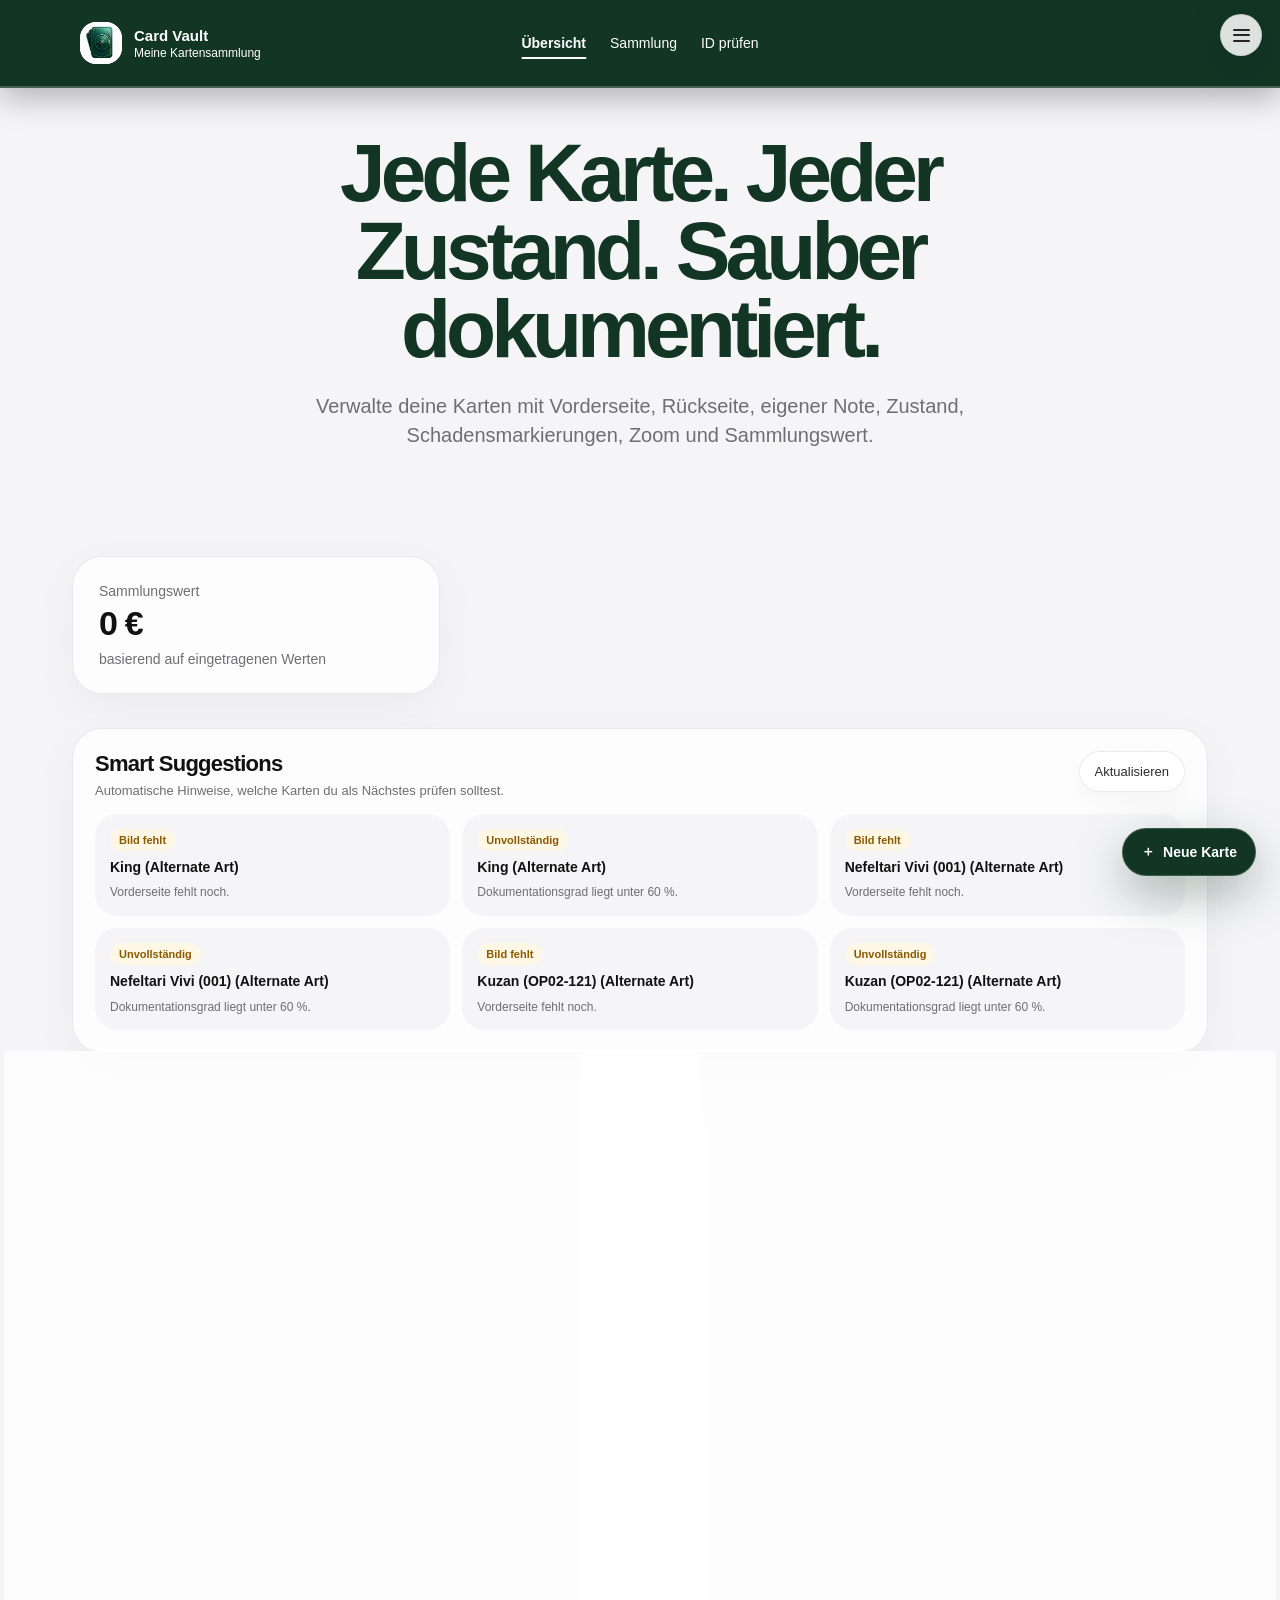
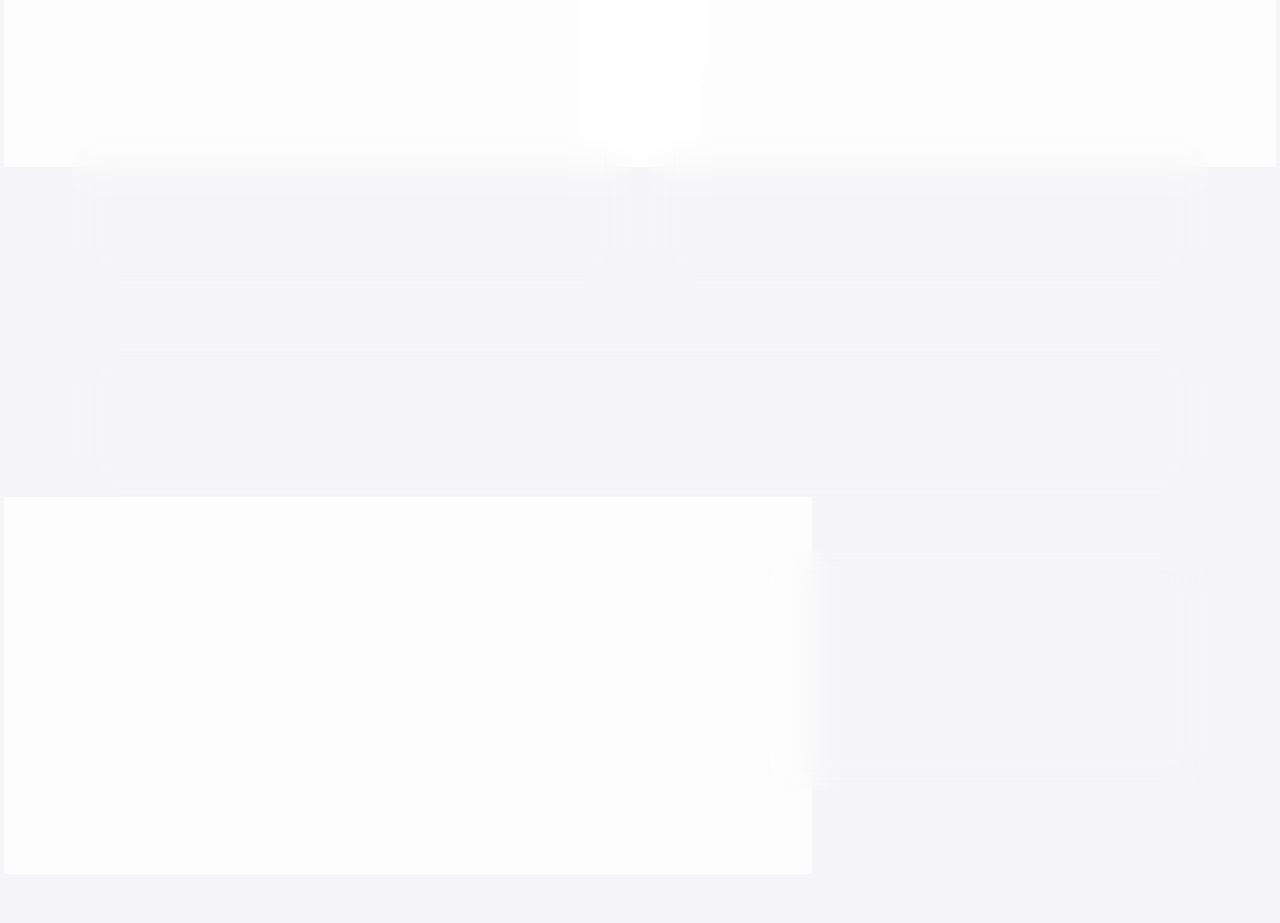
==== index.html @ 63c9671d "Add files via upload" ====
<!DOCTYPE html>
<html lang="de">
<head>
  <meta charset="UTF-8" />
  <meta name="viewport" content="width=device-width, initial-scale=1.0" />
  <title>Card Vault – Übersicht</title>
  <link rel="manifest" href="manifest.json?v=258" />
  <link rel="apple-touch-icon" sizes="180x180" href="apple-touch-icon.png?v=258" />
  <link rel="apple-touch-icon" href="apple-touch-icon.png?v=258" />
  <link rel="icon" type="image/png" sizes="32x32" href="assets/favicon-32x32.png?v=240" />
  <link rel="icon" type="image/png" sizes="16x16" href="assets/favicon-16x16.png?v=240" />
  <meta name="apple-mobile-web-app-capable" content="yes" />
  <meta name="apple-mobile-web-app-title" content="Card Vault" />
  <meta name="apple-mobile-web-app-status-bar-style" content="black-translucent" />
  <meta name="theme-color" content="#123524" />

  <link rel="stylesheet" href="assets/style.css?v=258" />

  <style id="critical-header-fix">
    body { padding-top: 82px !important; }
    body > header, header {
      display: block !important;
      visibility: visible !important;
      opacity: 1 !important;
      position: fixed !important;
      top: 0 !important;
      left: 0 !important;
      right: 0 !important;
      width: 100% !important;
      z-index: 9990 !important;
      background: #123524 !important;
      border-bottom: 2px solid rgba(255,255,255,0.22) !important;
      box-shadow: 0 10px 32px rgba(0,0,0,0.28) !important;
      backdrop-filter: none !important;
      -webkit-backdrop-filter: none !important;
    }
    header .nav,
    header .nav-links,
    header .nav-link,
    header .brand-title,
    header .brand-subtitle { color: #fff !important; }
    header .brand-icon { background: #fff !important; color: #123524 !important; }
    header .nav-link.active::after { background: #fff !important; }
    main { padding-top: 24px !important; }
    .global-settings-wrap { z-index: 10000 !important; }
    @media (max-width: 760px) {
      body { padding-top: 76px !important; }
      main { padding-top: 20px !important; }
    }
  </style>


  <style id="mobile-header-tabbar-v228">
    @media (max-width: 720px) {
      html,
      body {
        width: 100% !important;
        max-width: 100% !important;
        overflow-x: hidden !important;
      }

      body {
        padding-top: 0 !important;
        padding-bottom: 98px !important;
      }

      body > header,
      header {
        display: none !important;
        visibility: hidden !important;
        opacity: 0 !important;
        height: 0 !important;
        min-height: 0 !important;
        max-height: 0 !important;
        overflow: hidden !important;
        pointer-events: none !important;
      }

      main {
        padding-top: 0 !important;
        margin-top: 0 !important;
      }

      .mobile-bottom-nav {
        display: grid !important;
        grid-template-columns: repeat(4, minmax(0, 1fr)) !important;
        left: 10px !important;
        right: 10px !important;
        bottom: max(10px, env(safe-area-inset-bottom)) !important;
        width: auto !important;
        max-width: none !important;
        box-sizing: border-box !important;
        z-index: 10050 !important;
        gap: 6px !important;
      }

      .mobile-nav-button {
        width: 100% !important;
        min-width: 0 !important;
        max-width: 100% !important;
        box-sizing: border-box !important;
        display: grid !important;
        justify-items: center !important;
        align-items: center !important;
        text-align: center !important;
        text-decoration: none !important;
      }

      .mobile-nav-button span {
        min-width: 0 !important;
      }
    }
  </style>


  <style id="mobile-filter-sheet-v230">
    @media (max-width: 720px) {
      /* Auf Mobilgeräten gibt es unten schon 'Neu', deshalb den extra Floating-Add ausblenden */
      .floating-add,
      #floatingAddBtn {
        display: none !important;
        visibility: hidden !important;
        pointer-events: none !important;
      }

      /* Die Karten sollen direkt oben anfangen */
      #collectionPage section {
        padding-top: 0 !important;
      }

      #collectionPage .section-head {
        padding-top: 8px !important;
        margin-bottom: 6px !important;
      }

      #collectionPage .section-kicker,
      #collectionPage .auto-market-box,
      #collectionPage .toolbar-extra,
      #collectionPage .collection-options-wrap,
      #collectionPage .view-toggle {
        display: none !important;
      }

      #collectionPage h2 {
        font-size: 28px !important;
        line-height: 1 !important;
      }

      /* WICHTIG: Filter oberhalb der Karten auf Handy vollständig ausblenden */
      #collectionPage .quick-filter-bar,
      #collectionPage #quickFilterBar,
      #collectionPage .collection-controls {
        display: none !important;
        position: static !important;
        visibility: hidden !important;
        height: 0 !important;
        max-height: 0 !important;
        overflow: hidden !important;
        margin: 0 !important;
        padding: 0 !important;
        pointer-events: none !important;
      }

      /* Nur wenn der Filter geöffnet ist: als Bottom-Sheet anzeigen */
      body.mobile-filters-open #collectionPage .collection-controls {
        display: grid !important;
        visibility: visible !important;
        height: auto !important;
        max-height: none !important;
        overflow: visible !important;
        pointer-events: auto !important;
        position: fixed !important;
        left: 12px !important;
        right: 12px !important;
        bottom: calc(138px + env(safe-area-inset-bottom)) !important;
        z-index: 10080 !important;
        grid-template-columns: 1fr !important;
        gap: 10px !important;
        margin: 0 !important;
        padding: 12px !important;
        border-radius: 24px !important;
        background: rgba(255,255,255,0.97) !important;
        border: 1px solid rgba(0,0,0,0.12) !important;
        box-shadow: 0 22px 70px rgba(0,0,0,0.30) !important;
        backdrop-filter: blur(18px) !important;
        -webkit-backdrop-filter: blur(18px) !important;
      }

      body.mobile-filters-open #collectionPage .quick-filter-bar,
      body.mobile-filters-open #collectionPage #quickFilterBar {
        display: flex !important;
        visibility: visible !important;
        height: auto !important;
        max-height: none !important;
        overflow-x: auto !important;
        overflow-y: hidden !important;
        pointer-events: auto !important;
        position: fixed !important;
        left: 12px !important;
        right: 12px !important;
        bottom: calc(350px + env(safe-area-inset-bottom)) !important;
        z-index: 10081 !important;
        margin: 0 !important;
        padding: 10px !important;
        border-radius: 22px !important;
        background: rgba(255,255,255,0.97) !important;
        border: 1px solid rgba(0,0,0,0.12) !important;
        box-shadow: 0 18px 55px rgba(0,0,0,0.22) !important;
        gap: 8px !important;
        flex-wrap: nowrap !important;
        -webkit-overflow-scrolling: touch !important;
      }

      body.mobile-filters-open #collectionPage .quick-filter-chip {
        flex: 0 0 auto !important;
        white-space: nowrap !important;
      }

      body.mobile-filters-open #collectionPage .control-panel {
        display: block !important;
        visibility: visible !important;
        height: auto !important;
        max-height: none !important;
        padding: 11px !important;
        border-radius: 18px !important;
        box-shadow: none !important;
      }

      body.mobile-filters-open #collectionPage .control-panel input,
      body.mobile-filters-open #collectionPage .control-panel select {
        padding: 12px 13px !important;
        border-radius: 14px !important;
        font-size: 15px !important;
      }

      /* Filter-Button etwas höher über der Tab-Bar, ohne Überlappung */
      .mobile-filter-fab {
        right: 16px !important;
        bottom: calc(88px + env(safe-area-inset-bottom)) !important;
        z-index: 10075 !important;
      }

      body.mobile-filters-open .mobile-filter-fab {
        bottom: calc(88px + env(safe-area-inset-bottom)) !important;
      }

      #collectionPage .cards {
        margin-top: 4px !important;
      }
    }

    body.dark.mobile-filters-open #collectionPage .collection-controls,
    body.dark.mobile-filters-open #collectionPage .quick-filter-bar,
    body.dark.mobile-filters-open #collectionPage #quickFilterBar {
      background: rgba(28,28,30,0.97) !important;
      border-color: rgba(255,255,255,0.14) !important;
    }
  </style>


  <style id="mobile-collection-filters-v231">
    @media (max-width: 720px) {
      #collectionPage .quick-filter-bar,
      #collectionPage #quickFilterBar,
      #collectionPage .collection-controls,
      #collectionPage .toolbar-extra,
      #collectionPage .control-panel,
      #collectionPage .sort-panel,
      #collectionPage .sort-controls,
      #collectionPage .filter-panel,
      #collectionPage .view-toggle {
        display: none !important;
        visibility: hidden !important;
        height: 0 !important;
        min-height: 0 !important;
        max-height: 0 !important;
        overflow: hidden !important;
        margin: 0 !important;
        padding: 0 !important;
        border: 0 !important;
        pointer-events: none !important;
      }

      #collectionPage .section-head {
        padding-top: 6px !important;
        margin-bottom: 6px !important;
      }

      #collectionPage .section-kicker,
      #collectionPage .auto-market-box,
      #collectionPage .collection-options-wrap {
        display: none !important;
      }

      #collectionPage h2 {
        font-size: 27px !important;
        line-height: 1 !important;
        margin: 0 !important;
      }

      #collectionPage .collection-header-actions {
        margin: 0 !important;
        padding: 0 !important;
      }

      body.mobile-filters-open #collectionPage .collection-controls {
        display: grid !important;
        visibility: visible !important;
        height: auto !important;
        min-height: 0 !important;
        max-height: none !important;
        overflow: visible !important;
        pointer-events: auto !important;
        position: fixed !important;
        left: 12px !important;
        right: 12px !important;
        bottom: calc(138px + env(safe-area-inset-bottom)) !important;
        z-index: 10080 !important;
        grid-template-columns: 1fr !important;
        gap: 10px !important;
        margin: 0 !important;
        padding: 12px !important;
        border-radius: 24px !important;
        background: rgba(255,255,255,0.98) !important;
        border: 1px solid rgba(0,0,0,0.12) !important;
        box-shadow: 0 22px 70px rgba(0,0,0,0.30) !important;
        backdrop-filter: blur(18px) !important;
        -webkit-backdrop-filter: blur(18px) !important;
      }

      body.mobile-filters-open #collectionPage .collection-controls .control-panel {
        display: block !important;
        visibility: visible !important;
        height: auto !important;
        max-height: none !important;
        overflow: visible !important;
        pointer-events: auto !important;
        margin: 0 !important;
        padding: 11px !important;
        border: 1px solid rgba(0,0,0,0.08) !important;
        border-radius: 18px !important;
      }

      body.mobile-filters-open #collectionPage .collection-controls .control-panel label,
      body.mobile-filters-open #collectionPage .collection-controls .control-panel input,
      body.mobile-filters-open #collectionPage .collection-controls .control-panel select {
        display: block !important;
        visibility: visible !important;
        height: auto !important;
        max-height: none !important;
        pointer-events: auto !important;
      }

      body.mobile-filters-open #collectionPage .quick-filter-bar,
      body.mobile-filters-open #collectionPage #quickFilterBar {
        display: flex !important;
        visibility: visible !important;
        height: auto !important;
        min-height: 0 !important;
        max-height: none !important;
        overflow-x: auto !important;
        overflow-y: hidden !important;
        pointer-events: auto !important;
        position: fixed !important;
        left: 12px !important;
        right: 12px !important;
        bottom: calc(350px + env(safe-area-inset-bottom)) !important;
        z-index: 10081 !important;
        margin: 0 !important;
        padding: 10px !important;
        border-radius: 22px !important;
        background: rgba(255,255,255,0.98) !important;
        border: 1px solid rgba(0,0,0,0.12) !important;
        box-shadow: 0 18px 55px rgba(0,0,0,0.22) !important;
        gap: 8px !important;
        flex-wrap: nowrap !important;
      }

      body.mobile-filters-open #collectionPage .quick-filter-chip {
        flex: 0 0 auto !important;
        white-space: nowrap !important;
      }

      #collectionPage .cards {
        margin-top: 2px !important;
      }
    }

    body.dark.mobile-filters-open #collectionPage .collection-controls,
    body.dark.mobile-filters-open #collectionPage .quick-filter-bar,
    body.dark.mobile-filters-open #collectionPage #quickFilterBar {
      background: rgba(28,28,30,0.98) !important;
      border-color: rgba(255,255,255,0.14) !important;
    }
  </style>


  <style id="mobile-filter-v233-final">
    @media (max-width: 900px), (hover: none) and (pointer: coarse) {
      body.cv-mobile-layout #collectionPage > section > .collection-controls,
      body.cv-mobile-layout #collectionPage > section > .quick-filter-bar,
      body.cv-mobile-layout #collectionPage > section > #quickFilterBar,
      body.cv-mobile-layout #collectionPage .cv-force-hide-mobile-filters {
        display: none !important;
        visibility: hidden !important;
        height: 0 !important;
        max-height: 0 !important;
        overflow: hidden !important;
        margin: 0 !important;
        padding: 0 !important;
        opacity: 0 !important;
        pointer-events: none !important;
      }
      body.cv-mobile-layout .mobile-filter-sheet .collection-controls {
        display: grid !important;
        visibility: visible !important;
        height: auto !important;
        max-height: none !important;
        opacity: 1 !important;
        pointer-events: auto !important;
      }
      body.cv-mobile-layout .mobile-filter-sheet .quick-filter-bar,
      body.cv-mobile-layout .mobile-filter-sheet #quickFilterBar {
        display: flex !important;
        visibility: visible !important;
        height: auto !important;
        max-height: none !important;
        opacity: 1 !important;
        pointer-events: auto !important;
      }
    }
  </style>


  <style id="mobile-filter-v234-window-fix">
    @media (max-width: 900px) {
      body.cv-mobile-layout #collectionPage .collection-controls.cv-force-hide-mobile-filters,
      body.cv-mobile-layout #collectionPage .quick-filter-bar.cv-force-hide-mobile-filters,
      body.cv-mobile-layout #collectionPage #quickFilterBar.cv-force-hide-mobile-filters {
        display: none !important;
        visibility: hidden !important;
        height: 0 !important;
        min-height: 0 !important;
        max-height: 0 !important;
        overflow: hidden !important;
        margin: 0 !important;
        padding: 0 !important;
        border: 0 !important;
        opacity: 0 !important;
        pointer-events: none !important;
      }

      body.cv-mobile-layout .mobile-filter-sheet .collection-controls {
        display: grid !important;
        visibility: visible !important;
        height: auto !important;
        max-height: none !important;
        opacity: 1 !important;
        pointer-events: auto !important;
      }

      body.cv-mobile-layout .mobile-filter-sheet .quick-filter-bar,
      body.cv-mobile-layout .mobile-filter-sheet #quickFilterBar {
        display: flex !important;
        visibility: visible !important;
        height: auto !important;
        max-height: none !important;
        opacity: 1 !important;
        pointer-events: auto !important;
      }
    }
  </style>


  <style id="mobile-filter-v235-class-based-final">
    @media (max-width: 900px) {
      body.cv-mobile-filter-mode #collectionPage .mobile-filter-source {
        display: none !important;
        visibility: hidden !important;
        height: 0 !important;
        max-height: 0 !important;
        overflow: hidden !important;
        margin: 0 !important;
        padding: 0 !important;
        opacity: 0 !important;
        pointer-events: none !important;
      }
      body.cv-mobile-filter-mode .mobile-filter-sheet .mobile-filter-source,
      body.cv-mobile-filter-mode .mobile-filter-sheet .collection-controls,
      body.cv-mobile-filter-mode .mobile-filter-sheet .quick-filter-bar,
      body.cv-mobile-filter-mode .mobile-filter-sheet #quickFilterBar {
        visibility: visible !important;
        height: auto !important;
        max-height: none !important;
        opacity: 1 !important;
        pointer-events: auto !important;
      }
      body.cv-mobile-filter-mode .mobile-filter-sheet .collection-controls {
        display: grid !important;
      }
      body.cv-mobile-filter-mode .mobile-filter-sheet .quick-filter-bar,
      body.cv-mobile-filter-mode .mobile-filter-sheet #quickFilterBar {
        display: flex !important;
      }
    }
  </style>


  <style id="mobile-filter-v236-direct-final">
    @media (max-width: 900px) {
      body.cv236-mobile-filter-mode #collectionPage #quickFilterBar:not(.cv236-in-sheet),
      body.cv236-mobile-filter-mode #collectionPage #mobileFilterControlsSource:not(.cv236-in-sheet),
      body.cv236-mobile-filter-mode #collectionPage #mobileFilterToolbarSource:not(.cv236-in-sheet) {
        display: none !important;
        visibility: hidden !important;
        height: 0 !important;
        min-height: 0 !important;
        max-height: 0 !important;
        overflow: hidden !important;
        margin: 0 !important;
        padding: 0 !important;
        opacity: 0 !important;
        pointer-events: none !important;
      }
      body.cv236-mobile-filter-mode .mobile-filter-sheet #quickFilterBar {
        display: flex !important;
        visibility: visible !important;
        height: auto !important;
        opacity: 1 !important;
      }
      body.cv236-mobile-filter-mode .mobile-filter-sheet #mobileFilterControlsSource {
        display: grid !important;
        visibility: visible !important;
        height: auto !important;
        opacity: 1 !important;
      }
    }
  </style>

</head>
<body>
  <div class="cv-toast-stack" id="cvToastStack"></div>
  <div class="global-settings-wrap">
    <button class="global-settings-button" id="openOptionsMenuBtn" type="button" title="Menü" aria-label="Menü"><span class="hamburger-icon" aria-hidden="true"><span></span><span></span><span></span></span></button>
    <div class="options-menu" id="optionsMenu">
      <div class="options-menu-title">Darstellung</div>
      <button class="options-menu-button" id="optionsThemeBtn" type="button">
        Hell/Dunkel umschalten
        <span>Wechselt zwischen hellem und dunklem Modus.</span>
      </button>
      <button class="options-menu-button" id="optionsOpenTrashBtn" type="button">
        Papierkorb
        <span>Gelöschte Karten ansehen oder wiederherstellen.</span>
      </button>

      <div class="options-menu-divider"></div>
      <div class="options-menu-title">Cardmarket</div>
      <button class="options-menu-button" id="autoLoadCardmarketBtn" type="button">
        Cardmarket automatisch laden
        <span>Sucht und lädt Preisdatei und Produktkatalog automatisch aus dem Ordner.</span>
      </button>
      <div class="settings-warning" id="autoLoadLocalWarning" style="display:none;">
        Auto-Load funktioniert nur über http://localhost oder online, nicht per Doppelklick auf die HTML-Datei.
      </div>
      <button class="options-menu-button" id="cardmarketImportBtn" type="button">
        Preise importieren
        <span>Importiert das Cardmarket-Preisverzeichnis.</span>
      </button>
      <button class="options-menu-button" id="cardmarketDebugBtn" type="button">
        Cardmarket prüfen
        <span>Zeigt Product-IDs, Preisdatensätze und Preis-Matches an.</span>
      </button>
      <button class="options-menu-button" id="exportPublicCollectionBtn" type="button">
        Öffentliche collection.json exportieren
        <span>Exportiert deine Sammlung für GitHub Pages unter data/collection.json.</span>
      </button>
      <button class="options-menu-button" id="cardmarketCatalogImportBtn" type="button">
        Produktkatalog importieren
        <span>Importiert den Cardmarket-Produktkatalog für Kartensuche und Varianten.</span>
      </button>
      <button class="options-menu-button" id="clearCardmarketStorageBtn" type="button">
        Cardmarket Speicher leeren
        <span>Entfernt nur Preis- und Produktkatalogdaten, nicht deine Karten.</span>
      </button>
      <div class="options-menu-divider public-collection-menu-divider"></div>
      <div class="public-collection-menu-status" id="publicCollectionMenuStatus">
        <div class="public-collection-menu-title">Öffentliche Sammlung</div>
        <div class="public-collection-menu-text" id="publicCollectionMenuStatusText">Noch nicht geprüft.</div>
        <button class="options-menu-button compact" id="reloadPublicCollectionMenuBtn" type="button">
          Öffentliche Sammlung neu laden
          <span>Lädt data/collection.json erneut.</span>
        </button>
      <button class="options-menu-button" id="clearLocalCardsOnlyBtn" type="button">
        Lokale Karten auf diesem Gerät löschen
        <span>Löscht nur den Browser-Speicher. Deine GitHub-collection.json bleibt erhalten.</span>
      </button>
      </div>

    </div>
  </div>

  <input id="cardmarketPriceFile" type="file" accept=".json,.csv,.txt,application/json,text/csv,text/plain" style="display:none;" />
  <input id="cardmarketCatalogFile" type="file" accept=".json,.csv,.txt,application/json,text/csv,text/plain" style="display:none;" />
  <header>
    <div class="nav">
      <button class="brand-home" data-page="overviewPage" type="button" title="Zur Startseite">
        <div class="brand-icon"><img src="assets/cardvault-logo.png" alt="CardVault Logo"></div>
        <div>
          <div class="brand-title">Card Vault</div>
          <div class="brand-subtitle">Meine Kartensammlung</div>
        </div>
      </button>

      <nav class="nav-links">
        <button class="nav-link active" data-page="overviewPage" type="button">Übersicht</button>
        <button class="nav-link" data-page="collectionPage" type="button">Sammlung</button>
        <button class="nav-link" data-page="checkPage" type="button">ID prüfen</button>
      </nav>

      <button class="theme-toggle" id="themeToggleBtn" type="button">🌙 Dunkel</button>
    </div>
  </header>

  <div id="appErrorBox" style="display:none;max-width:1180px;margin:16px auto 0;padding:12px 16px;border-radius:16px;background:#fff1f1;color:#b42318;font-size:13px;font-family:-apple-system,BlinkMacSystemFont,Segoe UI,sans-serif;"></div>
<div class="backup-reminder" id="backupReminder">
    <div id="backupReminderText">Backup empfohlen.</div>
    <div class="backup-reminder-actions">
      <button class="backup-main" id="backupNowBtn" type="button">Backup erstellen</button>
      <button class="backup-secondary" id="backupDismissBtn" type="button">Später</button>
    </div>
  </div>

  <main>
    <div class="page active" id="overviewPage">
      <section class="hero">
        <h1>Jede Karte. Jeder Zustand. Sauber dokumentiert.</h1>
        <p class="hero-text">
          Verwalte deine Karten mit Vorderseite, Rückseite, eigener Note, Zustand,
          Schadensmarkierungen, Zoom und Sammlungswert.
        </p>
      </section>

      <section class="stats">
        <div class="stat-card">
          <div class="stat-label">Sammlungswert</div>
          <div class="stat-value" id="totalValueStat">0 €</div>
          <div class="stat-sub">basierend auf eingetragenen Werten</div>
        </div>
      </section>

      <section class="suggestions-section">
        <div class="suggestions-head">
          <div>
            <div class="suggestions-title">Smart Suggestions</div>
            <div class="suggestions-sub">Automatische Hinweise, welche Karten du als Nächstes prüfen solltest.</div>
          </div>
          <button class="soft-button" id="refreshSuggestionsBtn" type="button">Aktualisieren</button>
        </div>
        <div class="suggestions-grid" id="smartSuggestionsGrid"></div>
      </section>

      <section class="recent-section">
        <div class="recent-panel">
          <div class="recent-title">Zuletzt bearbeitet</div>
          <div class="recent-list" id="recentCardsList"></div>
        </div>

        <div class="recent-panel">
          <div class="recent-title">To-dos</div>
          <div class="recent-list" id="todoCardsList"></div>
        </div>
      </section>

      <section class="chart-section">
        <div class="mini-chart-panel">
          <div class="mini-chart-title">Zustandsverteilung</div>
          <div class="mini-chart-list" id="conditionChart"></div>
        </div>
        <div class="mini-chart-panel">
          <div class="mini-chart-title">Dokumentationsgrad</div>
          <div class="mini-chart-list" id="documentationChart"></div>
        </div>
      </section>

      <section class="duplicates-section">
        <div class="duplicates-head">
          <div>
            <div class="duplicates-title">Mehrfach vorhandene Karten</div>
            <div class="duplicates-sub">Automatisch erkannt über Name, Set und Kartennummer.</div>
          </div>
          <button class="soft-button" id="showDuplicatesBtn" type="button">Duplikate anzeigen</button>
        </div>
        <div class="duplicates-list" id="duplicateGroupsList"></div>
      </section>

      <section class="dashboard-grid">
        <div class="glass dashboard-card">
          <div class="section-kicker">Dashboard</div>
          <div class="dashboard-title">Deine Sammlung auf einen Blick.</div>
          <p class="dashboard-text">
            Trage Karten ein, lade Vorder- und Rückseite hoch und markiere Schäden direkt im Bild.
            In der Detailansicht kannst du Schäden stark vergrößert prüfen.
          </p>
          <div class="action-row">
            <button class="primary-button" data-page="addPage" type="button">Neue Karte eintragen</button>
            <button class="secondary-button" data-page="collectionPage" type="button">Sammlung öffnen</button>
            <button class="secondary-button" data-page="checkPage" type="button">ID prüfen</button>
          </div>
        </div>

        <div class="glass dashboard-card">
          <div class="section-kicker">Hinweis</div>
          <div class="dashboard-title">Upload funktioniert lokal.</div>
          <p class="dashboard-text">
            Die Bilder werden als lokale Daten im Browser gespeichert. Für den Prototyp ist das praktisch,
            bei vielen großen Fotos solltest du regelmäßig exportieren.
          </p>
        </div>
      </section>
    </div>

    
    </div>

    
    </div>

    
  </main>

  <div class="modal-backdrop" id="detailBackdrop">
    <div class="modal">
      <div class="modal-header">
        <div>
          <div class="modal-kicker" id="detailKicker">Sammlungs-ID</div>
          <div class="modal-title" id="detailTitle">Kartendetails</div>
        </div>
        <div style="display:flex; gap:10px;">
          <button class="secondary-button" id="detailEditBtn" type="button">Bearbeiten</button>
          <button class="close-button" id="closeDetailBtn" type="button">×</button>
        </div>
      </div>

      <div class="modal-body">
        <div>
          <div class="main-card-image" id="detailMainImage">CARD</div>
          <div class="thumbs" id="thumbs"></div>
          <div class="image-action-row">
            <button class="image-action-button" id="showFrontImageBtn" type="button">Vorderseite</button>
            <button class="image-action-button" id="showBackImageBtn" type="button">Rückseite</button>
            <button class="image-action-button" id="fullscreenImageBtn" type="button">Bild groß anzeigen</button>
          </div>
        </div>
        <div>
          <div class="info-grid" id="detailInfo"></div>
          <div class="note-box" id="detailTagsBox" style="display:none;">
            <div class="box-title">Tags</div>
            <div class="tag-chip-list" id="detailTagsList"></div>
          </div>

          <div class="finance-summary-box" id="detailFinanceBox">
            <div class="box-title">Wert / Trading</div>
            <div class="finance-summary-grid" id="detailFinanceGrid"></div>
          </div>

          <div class="market-price-box" id="detailMarketPriceBox">
            <div class="box-title">Cardmarket Preise</div>
            <div class="box-text">Preise aus importierter Preisdatei, falls ein passender Treffer gefunden wurde.</div>
            <div class="market-price-grid" id="detailMarketPriceGrid"></div>
            <div class="market-price-actions" id="detailMarketPriceActions"></div>
            <div class="market-inline-map" id="detailMarketProductIdMap">
              <div class="field">
                <label for="detailMarketProductIdInput">Cardmarket Produkt-ID nachtragen</label>
                <input id="detailMarketProductIdInput" type="text" placeholder="z. B. 690369" />
              </div>
              <button class="market-action-button" id="saveDetailMarketProductIdBtn" type="button">ID speichern</button>
            </div>
            <div class="market-price-note" id="detailMarketPriceNote"></div>
          </div>
          <div class="verification-box">
            <div class="box-title">✓ Karte in deiner Sammlung</div>
            <div class="box-text" id="detailVerification"></div>
          </div>

          <div class="note-box" id="detailCompletionBox">
            <div class="box-title">Dokumentations-Check</div>
            <div class="box-text" id="detailCompletionScore"></div>
            <div class="completion-list" id="detailCompletionList"></div>
          </div>
          <div class="note-box" id="detailNoteBox" style="display:none;">
            <div class="box-title">Notizen / eigene Einschätzung</div>
            <div class="box-text" id="detailNotes"></div>
          </div>
          <div class="damage-section">
            <div class="damage-head">
              <div>
                <div class="box-title">Schadensgrafik</div>
                <div class="hint">Klicke auf einen Schadenspunkt für die Zoomansicht.</div>
              </div>
              <div class="side-switch">
                <button class="side-button active" id="damageFrontBtn" type="button">Vorderseite</button>
                <button class="side-button" id="damageBackBtn" type="button">Rückseite</button>
              </div>
            </div>
            <div class="damage-layout">
              <div class="damage-card" id="damageCard">CARD</div>
              <div>
                <div class="damage-list" id="damageList"></div>
                <div class="hint" id="damageEmpty">Keine Schäden auf dieser Seite eingetragen.</div>
              </div>
            </div>
          </div>
        </div>
      </div>

    </div>
  </div>

  <div class="zoom-backdrop" id="damageEditBackdrop">
    <div class="damage-edit-modal">
      <div style="display:flex;justify-content:space-between;gap:14px;align-items:flex-start;">
        <div>
          <div class="modal-kicker" id="damageEditKicker">Schaden bearbeiten</div>
          <div class="zoom-title">Markierung</div>
          <div class="hint" style="margin-top:8px;">Beschreibung, Kategorie und Schweregrad anpassen.</div>
        </div>
        <button class="close-button" id="closeDamageEditBtn" type="button">×</button>
      </div>
      <div class="damage-edit-grid">
        <div class="field"><label for="damageEditLabel">Beschreibung</label><input id="damageEditLabel" type="text" /></div>
        <div class="field"><label for="damageEditCategory">Kategorie</label><select id="damageEditCategory"><option>Whitening</option><option>Kratzer</option><option>Druckstelle</option><option>Ecke</option><option>Kante</option><option>Oberfläche</option><option>Sonstiges</option></select></div>
        <div class="field"><label for="damageEditSeverity">Schweregrad</label><select id="damageEditSeverity"><option value="low">leicht</option><option value="medium">mittel</option><option value="high">stark</option></select></div>
        <div class="field">
          <label for="damageEditCloseupFile">Close-up Foto zum Schaden</label>
          <input id="damageEditCloseupFile" type="file" accept="image/*" />
          <div class="damage-closeup-preview" id="damageEditCloseupPreview">Kein Close-up hinterlegt</div>
          <div class="hint">Optional: Nahaufnahme des markierten Schadens hochladen.</div>
        </div>
      </div>
      <div class="damage-edit-actions">
        <button class="danger-button" id="deleteDamageEditBtn" type="button">Markierung löschen</button>
        <div style="display:flex;gap:10px;flex-wrap:wrap;"><button class="secondary-button" id="cancelDamageEditBtn" type="button">Abbrechen</button><button class="primary-button" id="saveDamageEditBtn" type="button">Speichern</button></div>
      </div>
    </div>
  </div>

  <div class="zoom-backdrop" id="zoomBackdrop">
    <div class="zoom-modal">
      <div class="zoom-header">
        <div>
          <div class="modal-kicker" id="zoomKicker">Schaden</div>
          <div class="zoom-title" id="zoomTitle">Zoom</div>
          <div class="hint" id="zoomDesc" style="margin-top:8px;">Vergrößerter Ausschnitt.</div>
        </div>
        <button class="close-button" id="closeZoomBtn" type="button">×</button>
      </div>
      <div class="zoom-body">
        <div class="zoom-stage" id="zoomStage"></div>
        <div class="hint" id="zoomCropInfo" style="margin-top:10px;">Der Ausschnitt wird aus dem Originalbild berechnet.</div>
        <div class="hint" style="margin-top:12px;">Fester Ausschnitt-Zoom auf die markierte Stelle.</div>
      </div>
    </div>
  </div>
  <div class="quick-add-backdrop" id="quickAddBackdrop">
    <div class="quick-add-modal">
      <div style="display:flex; justify-content:space-between; gap:14px; align-items:flex-start;">
        <div>
          <div class="quick-add-title">Schnellerfassung</div>
          <div class="quick-add-text">Für Karten, die du schnell vormerken willst. Bilder und genaue Bewertung kannst du später ergänzen.</div>
        </div>
        <button class="close-button" id="closeQuickAddBtn" type="button">×</button>
      </div>

      <div class="field" style="margin-bottom:14px;">
        <label for="quickCatalogSearchInput">Cardmarket-Karte suchen</label>
        <input id="quickCatalogSearchInput" type="text" placeholder="z. B. Monkey D Luffy OP01-003" />
        <div class="quick-catalog-results" id="quickCatalogResults"></div>
      </div>

      <div class="quick-add-grid">
        <div class="field">
          <label for="quickName">Name</label>
          <input id="quickName" type="text" placeholder="z. B. " />
        </div>
        <div class="field">
          <label for="quickNumber">Kartennummer</label>
          <input id="quickNumber" type="text" placeholder="z. B. OP05-060" />
        </div>
        <div class="field">
          <label for="quickSet">Set</label>
          <input id="quickSet" type="text" placeholder="z. B. OP05" />
        </div>

        <div class="field">
          <label for="quickValue">Marktwert</label>
          <input id="quickValue" type="text" placeholder="z. B. 120 €" />
        </div>
        <div class="field">
          <label for="quickMarketProductId">Cardmarket Produkt-ID</label>
          <input id="quickMarketProductId" type="text" placeholder="z. B. 690369" />
        </div>
        <div class="field">
          <label for="quickStatus">Status</label>
          <select id="quickStatus">
            <option>Behalten</option>
            <option>Verkaufen</option>
            <option>Tauschen</option>
            <option>Verkauft</option>
          </select>
        </div>
        <div class="field" style="grid-column:1 / -1;">
          <label for="quickTags">Tags</label>
          <input id="quickTags" type="text" placeholder="z. B. PSA-Kandidat, Alt Art" />
        </div>
      </div>

      <div class="quick-add-actions">
        <button class="secondary-button" id="quickAddFullBtn" type="button">In vollständigem Formular öffnen</button>
        <button class="primary-button" id="quickAddSaveBtn" type="button">Schnell speichern</button>
      </div>
    </div>
  </div>

  <div class="trash-backdrop" id="trashBackdrop">
    <div class="trash-modal">
      <div class="trash-header">
        <div>
          <div class="trash-title">Papierkorb</div>
          <div class="trash-text">Gelöschte Karten können wiederhergestellt oder endgültig entfernt werden.</div>
        </div>
        <button class="close-button" id="closeTrashBtn" type="button">×</button>
      </div>
      <div class="trash-list" id="trashList"></div>
      <div style="display:flex; justify-content:flex-end; gap:10px; margin-top:18px; flex-wrap:wrap;">
        <button class="secondary-button" id="restoreAllTrashBtn" type="button">Alle wiederherstellen</button>
        <button class="danger-button" id="emptyTrashBtn" type="button">Papierkorb leeren</button>
      </div>
    </div>
  </div>

  <div class="import-choice-backdrop" id="importChoiceBackdrop">
    <div class="import-choice-modal">
      <div class="import-choice-title">Import prüfen</div>
      <div class="import-choice-text" id="importChoiceText">Wie sollen die importierten Karten übernommen werden?</div>
      <div class="import-choice-stats">
        <div class="import-choice-stat">
          <div class="import-choice-label">Import</div>
          <div class="import-choice-value" id="importCountStat">0</div>
        </div>
        <div class="import-choice-stat">
          <div class="import-choice-label">Neue IDs</div>
          <div class="import-choice-value" id="importNewStat">0</div>
        </div>
        <div class="import-choice-stat">
          <div class="import-choice-label">Duplikate</div>
          <div class="import-choice-value" id="importDuplicateStat">0</div>
        </div>
      </div>
      <div class="import-choice-actions">
        <button class="import-action-button primary-choice" id="importMergeBtn" type="button">
          <strong>Zusammenführen</strong>
          <span>Neue Karten hinzufügen, vorhandene IDs aktualisieren.</span>
        </button>
        <button class="import-action-button" id="importOnlyNewBtn" type="button">
          <strong>Nur neue Karten hinzufügen</strong>
          <span>Karten mit bereits vorhandener ID werden übersprungen.</span>
        </button>
        <button class="import-action-button danger" id="importReplaceBtn" type="button">
          <strong>Sammlung ersetzen</strong>
          <span>Aktuelle Sammlung vollständig durch Import ersetzen.</span>
        </button>
        <button class="import-action-button" id="importCancelBtn" type="button">
          <strong>Abbrechen</strong>
          <span>Import nicht durchführen.</span>
        </button>
      </div>
    </div>
  </div>

  <div class="report-page-backdrop" id="cardReportBackdrop">
    <div class="report-page" id="cardReportPage">
      <div class="report-page-header">
        <div>
          <div class="report-page-title" id="cardReportTitle">Kartenreport</div>
          <div class="report-page-sub" id="cardReportSub">Sammlungs- und Bewertungsreport</div>
        </div>
        <div class="report-page-actions">
          <button class="secondary-button" id="printCardReportBtn" type="button">Drucken</button>
          <button class="close-button" id="closeCardReportBtn" type="button">×</button>
        </div>
      </div>
      <div class="report-page-body" id="cardReportBody"></div>
    </div>
  </div>

  <div class="fullscreen-image-backdrop" id="fullscreenImageBackdrop">
    <div class="fullscreen-image-box">
      <button class="fullscreen-close" id="fullscreenCloseBtn" type="button">×</button>
      <img id="fullscreenImage" src="" alt="Karte groß" />
    </div>
  </div>

  <button class="scroll-top-button" id="scrollTopBtn" type="button" title="Nach oben">↑</button>

  
  <button class="mobile-filter-fab" id="mobileFilterFab" type="button" aria-expanded="false">
    <span>☰</span><span>Filter</span>
  </button>
  
  <div class="mobile-filter-sheet" id="mobileFilterSheet" aria-hidden="true">
    <div class="mobile-filter-sheet-head">
      <strong>Filter & Suche</strong>
      <button id="mobileFilterCloseBtn" type="button" aria-label="Filter schließen">×</button>
    </div>
    <div class="mobile-filter-sheet-body" id="mobileFilterSheetBody"></div>
  </div>

<div class="mobile-bottom-nav" id="mobileBottomNav">
    <button class="mobile-nav-button" data-page="overviewPage" type="button">
      <span>⌂</span><span>Start</span>
    </button>
    <button class="mobile-nav-button" data-page="collectionPage" type="button">
      <span>▦</span><span>Sammlung</span>
    </button>
    <a class="mobile-nav-button" href="add.html" data-page="addPage"><span>＋</span><span>Neu</span></a>
    <a class="mobile-nav-button" href="check.html" data-page="checkPage">
      <span>✓</span><span>Prüfen</span>
    </a>
  </div>

  <a class="floating-add" id="floatingAddBtn" href="add.html" title="Neue Karte eintragen"><span>＋</span><span>Neue Karte</span></a>

  

  <script src="assets/app.js?v=258"></script>
</body>
</html>
---- assets/style.css ----
* { box-sizing: border-box; margin: 0; padding: 0; }

    body {
      font-family: -apple-system, BlinkMacSystemFont, "Segoe UI", sans-serif;
      background: #f5f5f7;
      color: #111;
      min-height: 100vh;
    }

    header {
      position: sticky;
      top: 0;
      z-index: 50;
      background: rgba(245,245,247,0.84);
      backdrop-filter: blur(24px);
      border-bottom: 1px solid rgba(0,0,0,0.08);
    }

    .nav {
      max-width: 1180px;
      margin: 0 auto;
      padding: 16px 22px;
      display: flex;
      justify-content: space-between;
      align-items: center;
      gap: 18px;
    }

    .brand { display: flex; gap: 12px; align-items: center; }
    .brand-icon {
      width: 42px; height: 42px; border-radius: 16px;
      background: #111; color: white; display: flex; align-items: center; justify-content: center;
      font-weight: 800;
    }
    .brand-title { font-weight: 750; font-size: 15px; }
    .brand-subtitle { color: #6e6e73; font-size: 12px; margin-top: 2px; }

    .nav-links { display: flex; gap: 24px; align-items: center; color: #6e6e73; font-size: 14px; }
    .nav-link {
      border: 0; background: transparent; color: inherit; font: inherit; cursor: pointer;
      padding: 8px 0; position: relative;
    }
    .nav-link.active { color: #111; font-weight: 650; }
    .nav-link.active::after {
      content: ""; position: absolute; left: 0; right: 0; bottom: 0; height: 2px;
      background: #111; border-radius: 99px;
    }

    .top-button, .primary-button, .secondary-button, .danger-button {
      border: 0; border-radius: 999px; padding: 12px 17px; font-size: 14px;
      cursor: pointer; font-family: inherit; transition: 0.18s ease;
    }

    .top-button, .primary-button { background: #111; color: white; }
    .top-button:hover, .primary-button:hover { background: #2d2d2f; transform: translateY(-1px); }
    .secondary-button { background: #f1f1f3; color: #515154; }
    .secondary-button:hover { background: #e5e5ea; }
    .danger-button { background: #fff1f1; color: #b42318; }

    main {
      max-width: 1180px;
      margin: 0 auto;
      padding: 0 22px 80px;
    }

    .page { display: none; animation: fadeIn .2s ease; }
    .page.active { display: block; }

    @keyframes fadeIn {
      from { opacity: 0; transform: translateY(8px); }
      to { opacity: 1; transform: translateY(0); }
    }

    .hero { text-align: center; padding: 86px 0 54px; }
    .pill {
      display: inline-flex; gap: 8px; align-items: center;
      padding: 9px 16px; border-radius: 99px; background: rgba(255,255,255,0.78);
      border: 1px solid rgba(0,0,0,0.08); color: #6e6e73; font-size: 14px;
      box-shadow: 0 10px 30px rgba(0,0,0,0.05); margin-bottom: 24px;
    }
    h1 {
      max-width: 870px; margin: 0 auto; font-size: clamp(44px, 7vw, 82px);
      line-height: .95; letter-spacing: -.06em; font-weight: 780;
    }
    .hero-text {
      max-width: 680px; margin: 24px auto 0; color: #6e6e73; font-size: 20px; line-height: 1.45;
    }

    .quick-filter-bar {
      display: flex;
      flex-wrap: wrap;
      gap: 9px;
      margin-bottom: 20px;
      padding: 14px;
      border-radius: 24px;
      background: rgba(255,255,255,0.72);
      border: 1px solid rgba(0,0,0,0.08);
      box-shadow: 0 10px 30px rgba(0,0,0,0.035);
    }

    .quick-filter-chip {
      border: 0;
      border-radius: 999px;
      background: #f1f1f3;
      color: #515154;
      padding: 10px 13px;
      font-size: 13px;
      cursor: pointer;
      font-family: inherit;
      transition: .18s ease;
    }

    .quick-filter-chip:hover {
      background: #e5e5ea;
      transform: translateY(-1px);
    }

    .quick-filter-chip.active {
      background: #111;
      color: white;
    }

    .analysis-strip {
      display: grid;
      grid-template-columns: repeat(3, 1fr);
      gap: 12px;
      margin-bottom: 20px;
    }

    .analysis-card {
      border-radius: 22px;
      background: rgba(255,255,255,0.72);
      border: 1px solid rgba(0,0,0,0.08);
      padding: 15px;
      box-shadow: 0 10px 28px rgba(0,0,0,0.035);
    }

    .analysis-label {
      color: #86868b;
      font-size: 12px;
      font-weight: 700;
      margin-bottom: 6px;
    }

    .analysis-value {
      font-size: 24px;
      color: #111;
      font-weight: 780;
      letter-spacing: -0.035em;
    }

    .analysis-sub {
      margin-top: 6px;
      color: #6e6e73;
      font-size: 12px;
      line-height: 1.35;
    }

    @media (max-width: 860px) {
      .analysis-strip {
        grid-template-columns: 1fr;
      }
    }

    .doc-score {
      margin-top: 10px;
      display: grid;
      gap: 7px;
    }

    .doc-score-head {
      display: flex;
      justify-content: space-between;
      gap: 10px;
      align-items: center;
      color: #6e6e73;
      font-size: 12px;
      font-weight: 700;
    }

    .doc-score-bar {
      height: 8px;
      border-radius: 999px;
      background: #e5e5ea;
      overflow: hidden;
    }

    .doc-score-fill {
      height: 100%;
      width: 0%;
      border-radius: 999px;
      background: #111;
      transition: width .22s ease;
    }

    .doc-score-good .doc-score-fill {
      background: #1f8f45;
    }

    .doc-score-mid .doc-score-fill {
      background: #c47a00;
    }

    .doc-score-low .doc-score-fill {
      background: #b42318;
    }

    .duplicate-button {
      border: 0;
      border-radius: 999px;
      padding: 9px 13px;
      font-size: 13px;
      cursor: pointer;
      white-space: nowrap;
      background: #f1f1f3;
      color: #515154;
    }

    .missing-pill {
      display: inline-flex;
      border-radius: 999px;
      padding: 5px 9px;
      background: #fff7e6;
      color: #8a5a00;
      font-size: 11px;
      font-weight: 750;
      margin-top: 7px;
    }

    .completion-list {
      display: grid;
      gap: 8px;
      margin-top: 12px;
    }

    .completion-item {
      display: flex;
      justify-content: space-between;
      gap: 10px;
      border-radius: 14px;
      background: white;
      border: 1px solid rgba(0,0,0,0.06);
      padding: 9px 11px;
      font-size: 13px;
    }

    .completion-item span:first-child {
      color: #2d2d2f;
      font-weight: 650;
    }

    .completion-ok {
      color: #18723a;
      font-weight: 750;
    }

    .completion-missing {
      color: #b42318;
      font-weight: 750;
    }

    .pro-dashboard {
      display: grid;
      grid-template-columns: repeat(4, 1fr);
      gap: 14px;
      margin-top: 26px;
    }

    .pro-card {
      background: rgba(255,255,255,0.78);
      border: 1px solid rgba(0,0,0,0.08);
      border-radius: 26px;
      padding: 18px;
      box-shadow: 0 12px 34px rgba(0,0,0,0.04);
      min-height: 132px;
    }

    .pro-label {
      color: #86868b;
      font-size: 12px;
      font-weight: 700;
      margin-bottom: 8px;
    }

    .pro-value {
      color: #111;
      font-size: 24px;
      font-weight: 780;
      letter-spacing: -0.035em;
      line-height: 1.05;
    }

    .pro-sub {
      color: #6e6e73;
      font-size: 13px;
      line-height: 1.35;
      margin-top: 8px;
    }

    .pro-warning {
      background: #fff7e6;
      color: #8a5a00;
      border-color: rgba(138,90,0,0.12);
    }

    .pro-danger {
      background: #fff1f1;
      color: #b42318;
      border-color: rgba(180,35,24,0.12);
    }

    .pro-success {
      background: #eaf8ef;
      color: #18723a;
      border-color: rgba(24,114,58,0.12);
    }

    .pro-blue {
      background: #eef4ff;
      color: #175cd3;
      border-color: rgba(23,92,211,0.12);
    }

    @media (max-width: 980px) {
      .pro-dashboard {
        grid-template-columns: repeat(2, 1fr);
      }
    }

    @media (max-width: 680px) {
      .pro-dashboard {
        grid-template-columns: 1fr;
      }
    }

    .stats {
      display: grid; grid-template-columns: repeat(3, 1fr); gap: 16px; margin-bottom: 34px;
    }

    .glass, .stat-card, .card-row {
      background: rgba(255,255,255,0.78);
      border: 1px solid rgba(0,0,0,0.08);
      border-radius: 30px;
      box-shadow: 0 14px 45px rgba(0,0,0,0.045);
      backdrop-filter: blur(18px);
    }

    .stat-card { padding: 26px; }
    .stat-label { color: #6e6e73; font-size: 14px; }
    .stat-value { margin-top: 5px; font-size: 34px; font-weight: 760; letter-spacing: -.04em; }
    .stat-sub { margin-top: 8px; color: #6e6e73; font-size: 14px; }

    section { margin-bottom: 52px; }
    .section-head {
      padding-top: 54px; display: flex; justify-content: space-between; align-items: flex-end; gap: 18px; margin-bottom: 22px;
    }
    .section-kicker { color: #6e6e73; font-size: 14px; font-weight: 650; margin-bottom: 6px; }
    h2 { font-size: 42px; letter-spacing: -.045em; line-height: 1; }

    .dashboard-grid {
      display: grid; grid-template-columns: 1.2fr .8fr; gap: 16px;
    }
    .dashboard-card { padding: 28px; min-height: 240px; }
    .dashboard-title { font-size: 28px; font-weight: 760; letter-spacing: -.04em; line-height: 1.05; margin-bottom: 12px; }
    .dashboard-text { color: #6e6e73; font-size: 15px; line-height: 1.55; }
    .action-row { display: flex; gap: 10px; flex-wrap: wrap; margin-top: 22px; }

    .form-panel { padding: 24px; }
    .form-grid { display: grid; grid-template-columns: repeat(4, 1fr); gap: 14px; }
    .field { display: flex; flex-direction: column; gap: 7px; }
    .field.wide { grid-column: span 2; }
    .field.full { grid-column: 1 / -1; }
    label { color: #6e6e73; font-size: 13px; font-weight: 650; }
    input, select, textarea {
      border: 0; outline: none; background: #f5f5f7; border-radius: 18px; padding: 14px 15px;
      font-size: 15px; color: #111; width: 100%; font-family: inherit;
    }
    textarea { min-height: 92px; resize: vertical; line-height: 1.45; }

    .hint { color: #86868b; font-size: 12px; line-height: 1.4; }

    .upload-grid {
      grid-column: 1 / -1;
      display: grid; grid-template-columns: repeat(3, 1fr); gap: 14px;
    }

    .upload-box {
      background: #f5f5f7; border: 1px dashed rgba(0,0,0,0.2); border-radius: 22px; padding: 14px;
    }

    .upload-box input[type="file"] {
      background: #fff; padding: 10px; border-radius: 14px; cursor: pointer;
    }

    .preview {
      margin-top: 12px; width: 100%; aspect-ratio: 63/88; border-radius: 18px;
      background: linear-gradient(145deg, #ececf0, #fff);
      display: flex; align-items: center; justify-content: center; overflow: hidden;
      color: #86868b; font-weight: 700; font-size: 12px;
      box-shadow: inset 0 0 0 1px rgba(0,0,0,0.06);
    }

    .preview img { width: 100%; height: 100%; object-fit: fill; display: block; background: white; }

    .form-actions {
      margin-top: 18px; display: flex; justify-content: space-between; gap: 12px; flex-wrap: wrap; align-items: center;
    }

    .tool-message {
      display: none; margin-top: 14px; padding: 14px 16px; border-radius: 20px; font-size: 14px; line-height: 1.4;
    }
    .tool-message.success { display: block; background: #eaf8ef; color: #18723a; }
    .tool-message.error { display: block; background: #fff1f1; color: #b42318; }

    .marker-panel {
      grid-column: 1 / -1;
      background: #f5f5f7; border: 1px solid rgba(0,0,0,0.06); border-radius: 24px; padding: 16px;
    }
    .marker-toolbar {
      display: flex; justify-content: space-between; gap: 10px; flex-wrap: wrap; align-items: center; margin-bottom: 14px;
    }
    .side-switch { display: flex; gap: 8px; flex-wrap: wrap; }
    .side-button, .fine-button {
      border: 0; border-radius: 99px; padding: 10px 14px; font-size: 13px; cursor: pointer; font-family: inherit;
      background: #e9e9ee; color: #515154;
    }
    .side-button.active, .fine-button.active { background: #111; color: white; }

    .marker-layout { display: grid; grid-template-columns: 330px 1fr; gap: 18px; align-items: start; }
    .marker-card {
      width: 100%; aspect-ratio: 63/88; border-radius: 24px; overflow: hidden; position: relative;
      background: linear-gradient(145deg,#ececf0,#fff);
      display: flex; align-items: center; justify-content: center; color: #86868b; font-weight: 700;
      cursor: crosshair; box-shadow: inset 0 0 0 1px rgba(0,0,0,0.06);
    }
    .marker-card img { width: 100%; height: 100%; object-fit: fill; display: block; pointer-events: none; background: white; }
    .marker-dot {
      position: absolute; transform: translate(-50%,-50%); width: 24px; height: 24px; border-radius: 99px;
      background: #0a84ff; color: white; border: 2px solid white; font-size: 12px; font-weight: 800;
      display: flex; align-items: center; justify-content: center; box-shadow: 0 8px 18px rgba(10,132,255,0.28);
      pointer-events: none;
    }

    .rough-dot {
      position: absolute;
      transform: translate(-50%, -50%);
      width: 30px;
      height: 30px;
      border-radius: 999px;
      border: 2px solid white;
      background: rgba(10,132,255,0.88);
      box-shadow: 0 0 0 2px rgba(10,132,255,0.55), 0 8px 22px rgba(10,132,255,0.30);
      pointer-events: none;
      z-index: 3;
    }

    .fine-area { display: none; margin-top: 14px; background: white; border-radius: 22px; padding: 14px; border: 1px solid rgba(0,0,0,0.08); }
    .fine-area.active { display: block; }
    .fine-stage {
      width: min(360px, 100%);
      aspect-ratio: 63 / 88;
      border-radius: 18px;
      background: #f5f5f7;
      cursor: crosshair;
      position: relative;
      overflow: hidden;
      box-shadow: inset 0 0 0 1px rgba(0,0,0,0.06), 0 12px 32px rgba(0,0,0,0.08);
      display: flex;
      align-items: center;
      justify-content: center;
    }

    .fine-stage canvas {
      width: 100%;
      height: 100%;
      display: block;
      background: white;
    }

    .fine-stage::before {
      content: "echter Feinausschnitt";
      position: absolute;
      left: 50%;
      top: 10px;
      transform: translateX(-50%);
      z-index: 2;
      border-radius: 999px;
      background: rgba(17,17,17,0.72);
      color: white;
      padding: 5px 9px;
      font-size: 11px;
      font-weight: 700;
      pointer-events: none;
    }

    .fine-stage::after {
      content: "";
      position: absolute;
      left: 50%;
      top: 50%;
      width: 34px;
      height: 34px;
      transform: translate(-50%,-50%);
      border-radius: 99px;
      border: 2px solid rgba(255,255,255,0.95);
      box-shadow: 0 0 0 2px rgba(10,132,255,0.95);
      pointer-events: none;
    }

    .marker-list { display: grid; gap: 8px; }
    .marker-item {
      display: flex; justify-content: space-between; gap: 12px; align-items: center;
      border-radius: 16px; background: white; padding: 11px 12px; border: 1px solid rgba(0,0,0,0.06);
      font-size: 14px; line-height: 1.35;
    }

    .collection-controls, .toolbar-extra, .summary-strip {
      display: grid; gap: 12px; margin-bottom: 20px;
    }
    .collection-controls { grid-template-columns: 1fr 220px 220px; }
    .toolbar-extra { grid-template-columns: 220px 220px 1fr; }
    .summary-strip { grid-template-columns: repeat(4,1fr); }

    .control-panel, .summary-chip {
      background: rgba(255,255,255,0.72); border: 1px solid rgba(0,0,0,0.08); border-radius: 24px;
      padding: 15px; box-shadow: 0 12px 36px rgba(0,0,0,0.04);
    }
    .summary-label { color: #86868b; font-size: 12px; font-weight: 650; margin-bottom: 5px; }
    .summary-value { color: #111; font-size: 22px; font-weight: 760; letter-spacing: -.03em; }

    .view-toggle { display: flex; justify-content: flex-end; gap: 8px; flex-wrap: wrap; align-items: center; }
    .view-button {
      border: 0; background: #f1f1f3; color: #515154; border-radius: 99px; padding: 12px 14px;
      font-size: 13px; cursor: pointer; font-family: inherit;
    }
    .view-button.active { background: #111; color: white; }

    .cards { display: grid; gap: 16px; }
    .cards.grid-view { grid-template-columns: repeat(3,minmax(0,1fr)); }

    .card-row {
      padding: 22px; display: grid; grid-template-columns: 90px 1fr auto; gap: 22px; align-items: center;
      cursor: pointer; transition: .22s ease;
    }
    .card-row:hover {
      transform: translateY(-5px) scale(1.01);
      box-shadow: 0 30px 85px rgba(0,0,0,0.12);
      border-color: rgba(0,0,0,0.14);
      background: rgba(255,255,255,0.92);
    }
    .card-image {
      height: 108px; border-radius: 22px; background: linear-gradient(145deg,#ececf0,#fff);
      display: flex; align-items: center; justify-content: center; color: #86868b; font-size: 12px; font-weight: 750;
      overflow: hidden; transition: .22s ease;
    }
    .card-row:hover .card-image { transform: scale(1.025); }
    .card-image img { width: 100%; height: 100%; object-fit: fill; background: white; display: block; }

    .cards.grid-view .card-row { grid-template-columns: 1fr; align-items: stretch; }
    .cards.grid-view .card-image { height: auto; aspect-ratio: 63 / 88; width: min(220px, 100%); justify-self: center; }
    .cards.grid-view .details { grid-template-columns: repeat(2,1fr); }

    .tags { display: flex; flex-wrap: wrap; gap: 8px; margin-bottom: 10px; }
    .tag { border-radius: 99px; padding: 6px 11px; background: #f1f1f3; color: #515154; font-size: 12px; font-weight: 650; }
    .tag.green { background: #eaf8ef; color: #18723a; }
    .tag.gold { background: #fff7e6; color: #8a5a00; }

    .card-title { font-size: 25px; font-weight: 760; letter-spacing: -.035em; }
    .note-pill { display: inline-flex; margin-left: 8px; background: #111; color: white; border-radius: 99px; padding: 7px 11px; font-size: 12px; font-weight: 750; vertical-align: middle; }
    .card-meta { color: #6e6e73; font-size: 14px; margin-top: 5px; line-height: 1.4; }
    .details { display: grid; grid-template-columns: repeat(4,1fr); gap: 16px; margin-top: 18px; }
    .detail-label { color: #9a9aa0; font-size: 12px; margin-bottom: 4px; }
    .detail-value { color: #2d2d2f; font-size: 14px; font-weight: 650; }

    .card-tools { display: flex; flex-direction: column; gap: 10px; align-items: center; }
    .favorite-button, .edit-button, .delete-button {
      border: 0; border-radius: 99px; padding: 9px 13px; font-size: 13px; cursor: pointer; white-space: nowrap;
    }
    .favorite-button { background: #fff7e6; color: #8a5a00; }
    .favorite-button.active { background: #111; color: white; }
    .edit-button { background: #eef4ff; color: #175cd3; }
    .delete-button { background: #fff1f1; color: #b42318; }

    .empty { display: none; text-align: center; padding: 50px; color: #6e6e73; background: white; border-radius: 28px; border: 1px solid rgba(0,0,0,0.08); }

    .modal-backdrop, .zoom-backdrop {
      position: fixed; inset: 0; z-index: 100; display: none; align-items: center; justify-content: center;
      padding: 22px; background: rgba(0,0,0,0.35); backdrop-filter: blur(18px);
    }
    .zoom-backdrop { z-index: 120; background: rgba(0,0,0,0.45); }

    .modal, .zoom-modal {
      width: min(1080px,100%); max-height: 90vh; overflow: auto; border-radius: 34px;
      background: rgba(255,255,255,0.94); border: 1px solid rgba(255,255,255,0.65);
      box-shadow: 0 30px 100px rgba(0,0,0,0.28);
    }
    .zoom-modal { width: min(760px,100%); }

    .modal-header, .zoom-header {
      display: flex; justify-content: space-between; gap: 20px; align-items: flex-start; padding: 26px 28px 0;
    }
    .modal-kicker { color: #6e6e73; font-size: 14px; font-weight: 650; margin-bottom: 8px; }
    .modal-title, .zoom-title { font-size: 38px; line-height: 1; letter-spacing: -.05em; font-weight: 780; }
    .zoom-title { font-size: 28px; }
    .close-button {
      width: 42px; height: 42px; border: 0; border-radius: 99px; background: #f1f1f3; color: #515154;
      font-size: 24px; cursor: pointer;
    }

    .modal-body { display: grid; grid-template-columns: 310px 1fr; gap: 26px; padding: 28px; }
    .main-card-image {
      height: 430px; border-radius: 30px; background: linear-gradient(145deg,#ececf0,#fff);
      display: flex; align-items: center; justify-content: center; color: #86868b; font-weight: 750;
      overflow: hidden; box-shadow: inset 0 0 0 1px rgba(0,0,0,0.06);
    }
    .main-card-image img { width: 100%; height: 100%; object-fit: fill; background: white; display: block; }
    .thumbs { display: flex; gap: 10px; flex-wrap: wrap; margin-top: 12px; }
    .thumb {
      width: 70px; height: 92px; border-radius: 16px; overflow: hidden; border: 2px solid transparent; background: #f5f5f7;
      cursor: pointer; padding: 0;
    }
    .thumb.active { border-color: #111; }
    .thumb img { width: 100%; height: 100%; object-fit: fill; background: white; display: block; }

    .info-grid { display: grid; grid-template-columns: repeat(2,1fr); gap: 14px; }
    .info-box { border-radius: 22px; background: #f5f5f7; padding: 16px; border: 1px solid rgba(0,0,0,0.06); }
    .info-label { color: #86868b; font-size: 12px; margin-bottom: 6px; }
    .info-value { font-size: 16px; font-weight: 700; letter-spacing: -.02em; }

    .note-box, .verification-box, .damage-section {
      margin-top: 16px; border-radius: 26px; padding: 18px; border: 1px solid rgba(0,0,0,0.06);
    }
    .verification-box { background: #eaf8ef; color: #18723a; border-color: rgba(24,114,58,0.12); }
    .note-box, .damage-section { background: #f5f5f7; color: #2d2d2f; }
    .box-title { font-size: 16px; font-weight: 750; margin-bottom: 6px; }
    .box-text { font-size: 14px; line-height: 1.45; color: inherit; white-space: pre-wrap; }

    .damage-head { display: flex; justify-content: space-between; align-items: center; gap: 12px; flex-wrap: wrap; margin-bottom: 14px; }
    .damage-layout { display: grid; grid-template-columns: 300px 1fr; gap: 18px; align-items: start; }
    .damage-card {
      width: 100%; aspect-ratio: 63/88; border-radius: 22px; overflow: hidden; position: relative;
      background: linear-gradient(145deg,#ececf0,#fff); display: flex; align-items: center; justify-content: center;
      color: #86868b; font-weight: 700; box-shadow: inset 0 0 0 1px rgba(0,0,0,0.06);
    }
    .damage-card img { width: 100%; height: 100%; object-fit: fill; background: white; display: block; pointer-events: none; }
    .damage-dot {
      position: absolute; transform: translate(-50%,-50%); width: 25px; height: 25px; border-radius: 99px;
      background: #ff3b30; color: white; border: 2px solid white; font-size: 12px; font-weight: 800; cursor: pointer;
      box-shadow: 0 8px 18px rgba(255,59,48,0.35);
    }
    .damage-list { display: grid; gap: 8px; }
    .damage-item { border-radius: 16px; background: white; padding: 11px 12px; font-size: 14px; border: 1px solid rgba(0,0,0,0.06); cursor: pointer; }

    .zoom-body {
      padding: 22px;
      display: flex;
      flex-direction: column;
      align-items: center;
    }

    .zoom-stage {
      width: min(420px, 100%);
      aspect-ratio: 63 / 88;
      border-radius: 24px;
      background: #f5f5f7;
      position: relative;
      overflow: hidden;
      box-shadow: inset 0 0 0 1px rgba(0,0,0,0.06), 0 16px 45px rgba(0,0,0,0.10);
      display: flex;
      align-items: center;
      justify-content: center;
    }

    .zoom-stage canvas {
      width: 100%;
      height: 100%;
      display: block;
      background: white;
    }

    .zoom-stage::before {
      content: "echter Ausschnitt";
      position: absolute;
      left: 50%;
      top: 12px;
      transform: translateX(-50%);
      z-index: 2;
      border-radius: 999px;
      background: rgba(17,17,17,0.78);
      color: white;
      padding: 6px 10px;
      font-size: 12px;
      font-weight: 700;
      backdrop-filter: blur(10px);
      pointer-events: none;
    }

    .zoom-stage::after {
      content: "";
      position: absolute;
      left: 50%;
      top: 50%;
      width: 44px;
      height: 44px;
      transform: translate(-50%,-50%);
      border: 2px solid rgba(255,255,255,0.96);
      border-radius: 999px;
      box-shadow: 0 0 0 2px rgba(255,59,48,0.96), 0 8px 24px rgba(255,59,48,0.28);
      pointer-events: none;
    }
    .zoom-controls { display: flex; gap: 8px; margin-top: 14px; flex-wrap: wrap; }
    .zoom-button { border: 0; background: #f1f1f3; color: #515154; border-radius: 99px; padding: 10px 13px; font-size: 13px; cursor: pointer; }
    .zoom-button.active { background: #111; color: white; }

    @media (max-width: 980px) {
      .form-grid { grid-template-columns: repeat(2,1fr); }
      .modal-body, .damage-layout, .marker-layout, .dashboard-grid { grid-template-columns: 1fr; }
      .upload-grid, .summary-strip, .collection-controls, .toolbar-extra { grid-template-columns: 1fr 1fr; }
      .cards.grid-view { grid-template-columns: repeat(2,minmax(0,1fr)); }
    }

    @media (max-width: 680px) {
      .nav-links { display: none; }
      .stats, .form-grid, .upload-grid, .summary-strip, .collection-controls, .toolbar-extra, .cards.grid-view { grid-template-columns: 1fr; }
      .field.wide { grid-column: span 1; }
      .card-row { grid-template-columns: 1fr; }
      .card-image { height: 170px; }
      .details { grid-template-columns: repeat(2,1fr); }
      h2 { font-size: 34px; }
    }
  
    .image-tools {
      display: flex;
      gap: 8px;
      flex-wrap: wrap;
      margin-top: 10px;
    }

    .image-tool-button {
      border: 0;
      background: #f1f1f3;
      color: #515154;
      border-radius: 999px;
      padding: 8px 11px;
      font-size: 12px;
      cursor: pointer;
      font-family: inherit;
    }

    .image-tool-button:hover {
      background: #e5e5ea;
    }


    .finance-panel {
      grid-column: 1 / -1;
      display: grid;
      grid-template-columns: repeat(4, 1fr);
      gap: 14px;
      border-radius: 24px;
      background: #f5f5f7;
      border: 1px solid rgba(0,0,0,0.06);
      padding: 16px;
    }

    .finance-title {
      grid-column: 1 / -1;
      color: #111;
      font-size: 16px;
      font-weight: 800;
      letter-spacing: -0.02em;
    }

    .profit-pill {
      display: inline-flex;
      align-items: center;
      justify-content: center;
      border-radius: 999px;
      padding: 7px 11px;
      font-size: 12px;
      font-weight: 800;
      margin-top: 7px;
      background: #f1f1f3;
      color: #515154;
    }

    .profit-positive {
      background: #eaf8ef;
      color: #18723a;
    }

    .profit-negative {
      background: #fff1f1;
      color: #b42318;
    }

    .profit-neutral {
      background: #f1f1f3;
      color: #515154;
    }

    .finance-summary-box {
      margin-top: 16px;
      border-radius: 26px;
      background: #f5f5f7;
      padding: 18px;
      border: 1px solid rgba(0,0,0,0.06);
    }

    .finance-summary-grid {
      display: grid;
      grid-template-columns: repeat(3, 1fr);
      gap: 12px;
      margin-top: 12px;
    }

    .finance-summary-item {
      border-radius: 18px;
      background: white;
      padding: 12px;
      border: 1px solid rgba(0,0,0,0.06);
    }

    .finance-summary-label {
      color: #86868b;
      font-size: 12px;
      font-weight: 700;
      margin-bottom: 5px;
    }

    .finance-summary-value {
      color: #111;
      font-size: 18px;
      font-weight: 800;
      letter-spacing: -0.02em;
    }

    @media (max-width: 980px) {
      .finance-panel,
      .finance-summary-grid {
        grid-template-columns: repeat(2, 1fr);
      }
    }

    @media (max-width: 680px) {
      .finance-panel,
      .finance-summary-grid {
        grid-template-columns: 1fr;
      }
    }


    .image-tool-button.danger-mini {
      background: #fff1f1;
      color: #b42318;
    }


    .tag-input-row {
      display: flex;
      gap: 8px;
      align-items: center;
    }

    .tag-input-row input {
      flex: 1;
    }

    .tag-chip-list {
      display: flex;
      flex-wrap: wrap;
      gap: 8px;
      margin-top: 10px;
    }

    .custom-tag-chip {
      display: inline-flex;
      align-items: center;
      gap: 7px;
      border-radius: 999px;
      background: #eef4ff;
      color: #175cd3;
      padding: 7px 10px;
      font-size: 12px;
      font-weight: 750;
      border: 1px solid rgba(23,92,211,0.12);
    }

    .custom-tag-chip button {
      border: 0;
      background: transparent;
      color: inherit;
      cursor: pointer;
      font-weight: 900;
      font-size: 14px;
      line-height: 1;
      padding: 0;
    }

    .tag-cloud {
      display: flex;
      flex-wrap: wrap;
      gap: 8px;
      margin-bottom: 20px;
      padding: 14px;
      border-radius: 24px;
      background: rgba(255,255,255,0.72);
      border: 1px solid rgba(0,0,0,0.08);
      box-shadow: 0 10px 30px rgba(0,0,0,0.035);
    }

    .tag-cloud-chip {
      border: 0;
      border-radius: 999px;
      background: #eef4ff;
      color: #175cd3;
      padding: 9px 12px;
      font-size: 12px;
      font-weight: 750;
      cursor: pointer;
      font-family: inherit;
    }

    .tag-cloud-chip.active {
      background: #111;
      color: white;
    }


    .brand-home {
      border: 0;
      background: transparent;
      display: flex;
      gap: 12px;
      align-items: center;
      cursor: pointer;
      font-family: inherit;
      color: inherit;
      text-align: left;
      border-radius: 18px;
      padding: 6px 8px;
      transition: .18s ease;
    }

    .brand-home:hover {
      background: rgba(255,255,255,0.72);
      transform: translateY(-1px);
    }

    .brand-home:hover .brand-icon {
      transform: scale(1.05);
    }

    .brand-icon {
      transition: .18s ease;
    }


    /* Galerieansicht: Karte nicht verzerren, sondern im Kartenformat anzeigen */
    .cards.grid-view .card-image {
      height: auto;
      aspect-ratio: 63 / 88;
      width: min(220px, 100%);
      justify-self: center;
      align-self: center;
      padding: 0;
      background: linear-gradient(145deg,#ececf0,#fff);
    }

    .cards.grid-view .card-image img {
      width: 100%;
      height: 100%;
      object-fit: contain;
      background: white;
    }

    .cards.grid-view .card-row {
      justify-items: stretch;
    }

    .cards.grid-view .card-tools {
      flex-direction: row;
      flex-wrap: wrap;
      justify-content: center;
    }


    .floating-add {
      position: fixed;
      right: 24px;
      bottom: 24px;
      z-index: 80;
      border: 0;
      border-radius: 999px;
      background: #111;
      color: white;
      padding: 14px 18px;
      font-size: 14px;
      font-weight: 750;
      cursor: pointer;
      box-shadow: 0 18px 50px rgba(0,0,0,0.22);
      display: flex;
      gap: 8px;
      align-items: center;
      transition: .18s ease;
      font-family: inherit;
    }

    .floating-add:hover {
      transform: translateY(-3px);
      background: #2d2d2f;
    }

    .collection-header-actions {
      display: flex;
      gap: 10px;
      flex-wrap: wrap;
      justify-content: flex-end;
      align-items: center;
    }

    .soft-button {
      border: 0;
      border-radius: 999px;
      background: rgba(255,255,255,0.78);
      color: #2d2d2f;
      padding: 12px 15px;
      font-size: 13px;
      cursor: pointer;
      font-family: inherit;
      border: 1px solid rgba(0,0,0,0.08);
      box-shadow: 0 8px 24px rgba(0,0,0,0.035);
    }

    .soft-button:hover {
      background: white;
      transform: translateY(-1px);
    }

    .filter-panel {
      overflow: hidden;
      transition: max-height .25s ease, opacity .2s ease, margin .2s ease;
      max-height: 900px;
      opacity: 1;
    }

    .filter-panel.collapsed {
      max-height: 0;
      opacity: 0;
      margin: 0;
      pointer-events: none;
    }

    .empty {
      position: relative;
      overflow: hidden;
    }

    .empty::before {
      content: "⌕";
      display: block;
      width: 58px;
      height: 58px;
      margin: 0 auto 16px;
      border-radius: 20px;
      background: #f5f5f7;
      color: #86868b;
      font-size: 30px;
      line-height: 58px;
    }

    .empty-actions {
      margin-top: 18px;
      display: flex;
      justify-content: center;
      gap: 10px;
      flex-wrap: wrap;
    }

    .card-row {
      position: relative;
    }

    .card-row::after {
      content: "";
      position: absolute;
      inset: 0;
      border-radius: 30px;
      pointer-events: none;
      box-shadow: inset 0 0 0 0 rgba(10,132,255,0);
      transition: .2s ease;
    }

    .card-row:hover::after {
      box-shadow: inset 0 0 0 1px rgba(10,132,255,0.16);
    }

    .card-title-line {
      display: flex;
      justify-content: space-between;
      gap: 12px;
      align-items: flex-start;
      flex-wrap: wrap;
    }

    .mini-score {
      display: inline-flex;
      align-items: center;
      justify-content: center;
      min-width: 48px;
      border-radius: 999px;
      background: #111;
      color: white;
      padding: 7px 10px;
      font-size: 13px;
      font-weight: 800;
    }

    .status-dot {
      width: 8px;
      height: 8px;
      border-radius: 999px;
      display: inline-block;
      margin-right: 6px;
      background: #86868b;
    }

    .status-dot.ok {
      background: #1f8f45;
    }

    .status-dot.warn {
      background: #c47a00;
    }

    .status-dot.bad {
      background: #b42318;
    }

    .keyboard-hint {
      display: inline-flex;
      align-items: center;
      gap: 6px;
      color: #86868b;
      font-size: 12px;
      margin-top: 10px;
    }

    .kbd {
      border-radius: 7px;
      background: #f1f1f3;
      color: #515154;
      border: 1px solid rgba(0,0,0,0.08);
      padding: 2px 6px;
      font-size: 11px;
      font-weight: 700;
    }

    @media (max-width: 680px) {
      .floating-add {
        right: 16px;
        bottom: 16px;
        padding: 13px 15px;
      }

      .floating-add span:last-child {
        display: none;
      }

      .collection-header-actions {
        justify-content: flex-start;
      }
    }


    .image-action-row {
      display: flex;
      gap: 8px;
      flex-wrap: wrap;
      margin-top: 12px;
      justify-content: center;
    }

    .image-action-button {
      border: 0;
      border-radius: 999px;
      background: #f1f1f3;
      color: #515154;
      padding: 9px 12px;
      font-size: 12px;
      cursor: pointer;
      font-family: inherit;
    }

    .image-action-button.active,
    .image-action-button:hover {
      background: #111;
      color: white;
    }

    .fullscreen-image-backdrop {
      position: fixed;
      inset: 0;
      z-index: 180;
      display: none;
      align-items: center;
      justify-content: center;
      background: rgba(0,0,0,0.82);
      backdrop-filter: blur(18px);
      padding: 24px;
    }

    .fullscreen-image-backdrop.active {
      display: flex;
    }

    .fullscreen-image-box {
      width: min(520px, 100%);
      max-height: 92vh;
      border-radius: 28px;
      overflow: hidden;
      background: white;
      box-shadow: 0 30px 100px rgba(0,0,0,0.45);
      position: relative;
    }

    .fullscreen-image-box img {
      width: 100%;
      height: auto;
      max-height: 92vh;
      object-fit: contain;
      display: block;
      background: white;
    }

    .fullscreen-close {
      position: absolute;
      right: 14px;
      top: 14px;
      width: 42px;
      height: 42px;
      border: 0;
      border-radius: 999px;
      background: rgba(17,17,17,0.72);
      color: white;
      font-size: 24px;
      cursor: pointer;
      backdrop-filter: blur(10px);
    }

    .thumb-label {
      text-align: center;
      color: #86868b;
      font-size: 11px;
      font-weight: 700;
      margin-top: 4px;
    }

    .thumb-wrap {
      display: grid;
      gap: 4px;
      justify-items: center;
    }


    .theme-toggle {
      border: 0;
      border-radius: 999px;
      background: rgba(255,255,255,0.78);
      color: #2d2d2f;
      padding: 11px 14px;
      font-size: 13px;
      cursor: pointer;
      font-family: inherit;
      border: 1px solid rgba(0,0,0,0.08);
      box-shadow: 0 8px 24px rgba(0,0,0,0.035);
      white-space: nowrap;
    }

    .theme-toggle:hover {
      background: white;
      transform: translateY(-1px);
    }

    body.dark {
      background: #050507;
      color: #f5f5f7;
    }

    body.dark header {
      background: rgba(5,5,7,0.78);
      border-bottom-color: rgba(255,255,255,0.10);
    }

    body.dark .brand-home:hover,
    body.dark .glass,
    body.dark .stat-card,
    body.dark .card-row,
    body.dark .control-panel,
    body.dark .summary-chip,
    body.dark .analysis-card,
    body.dark .tag-cloud,
    body.dark .quick-filter-bar,
    body.dark .pro-card {
      background: rgba(28,28,32,0.78);
      border-color: rgba(255,255,255,0.10);
      box-shadow: 0 14px 45px rgba(0,0,0,0.28);
    }

    body.dark .brand-title,
    body.dark h1,
    body.dark h2,
    body.dark .card-title,
    body.dark .summary-value,
    body.dark .analysis-value,
    body.dark .pro-value,
    body.dark .detail-value,
    body.dark .info-value,
    body.dark .finance-summary-value,
    body.dark .dashboard-title {
      color: #f5f5f7;
    }

    body.dark .brand-subtitle,
    body.dark .hero-text,
    body.dark .stat-label,
    body.dark .stat-sub,
    body.dark .section-kicker,
    body.dark .hint,
    body.dark .card-meta,
    body.dark .detail-label,
    body.dark .summary-label,
    body.dark .analysis-label,
    body.dark .analysis-sub,
    body.dark .pro-label,
    body.dark .pro-sub,
    body.dark .dashboard-text {
      color: #a1a1a6;
    }

    body.dark input,
    body.dark select,
    body.dark textarea,
    body.dark .upload-box,
    body.dark .marker-panel,
    body.dark .quality-panel,
    body.dark .finance-panel,
    body.dark .report-box,
    body.dark .review-box,
    body.dark .note-box,
    body.dark .damage-section,
    body.dark .finance-summary-box,
    body.dark .info-box,
    body.dark .completion-item,
    body.dark .marker-item,
    body.dark .damage-item,
    body.dark .finance-summary-item,
    body.dark .dashboard-list-item,
    body.dark .empty,
    body.dark .preview,
    body.dark .upload-preview,
    body.dark .marker-card,
    body.dark .damage-card,
    body.dark .main-card-image,
    body.dark .fine-stage,
    body.dark .zoom-stage {
      background: #1c1c20;
      color: #f5f5f7;
      border-color: rgba(255,255,255,0.10);
    }

    body.dark input::placeholder,
    body.dark textarea::placeholder {
      color: #73737a;
    }

    body.dark .secondary-button,
    body.dark .soft-button,
    body.dark .theme-toggle,
    body.dark .tiny-button,
    body.dark .image-tool-button,
    body.dark .view-button,
    body.dark .side-button,
    body.dark .fine-button,
    body.dark .quick-filter-chip,
    body.dark .tag,
    body.dark .damage-badge,
    body.dark .duplicate-button {
      background: #2c2c31;
      color: #f5f5f7;
      border-color: rgba(255,255,255,0.10);
    }

    body.dark .secondary-button:hover,
    body.dark .soft-button:hover,
    body.dark .theme-toggle:hover,
    body.dark .tiny-button:hover,
    body.dark .image-tool-button:hover {
      background: #3a3a40;
    }

    body.dark .modal,
    body.dark .zoom-modal,
    body.dark .damage-edit-modal {
      background: rgba(28,28,32,0.96);
      color: #f5f5f7;
      border-color: rgba(255,255,255,0.12);
    }

    body.dark .close-button {
      background: #2c2c31;
      color: #f5f5f7;
    }

    body.dark .card-image,
    body.dark .thumb,
    body.dark .closeup-thumb,
    body.dark .fullscreen-image-box,
    body.dark .fullscreen-image-box img,
    body.dark .main-card-image img,
    body.dark .card-image img,
    body.dark .thumb img,
    body.dark .preview img {
      background: #111114;
    }

    body.dark .doc-score-bar,
    body.dark .report-bar {
      background: #3a3a40;
    }

    body.dark .storage-note,
    body.dark .accuracy-note,
    body.dark .drag-hint,
    body.dark .smart-grade-box,
    body.dark .pro-blue {
      background: rgba(23,92,211,0.22);
      color: #8db7ff;
      border-color: rgba(141,183,255,0.18);
    }

    body.dark .pro-success,
    body.dark .verification-box {
      background: rgba(24,114,58,0.22);
      color: #8ee0aa;
      border-color: rgba(142,224,170,0.18);
    }

    body.dark .pro-warning,
    body.dark .warning-note,
    body.dark .grade-explain {
      background: rgba(138,90,0,0.24);
      color: #ffd285;
      border-color: rgba(255,210,133,0.18);
    }

    body.dark .pro-danger,
    body.dark .danger-button,
    body.dark .coordinate-debug {
      background: rgba(180,35,24,0.24);
      color: #ffaaa4;
      border-color: rgba(255,170,164,0.18);
    }


    body.dark .nav-link {
      color: #a1a1a6;
    }

    body.dark .nav-link.active {
      color: #ffffff;
      font-weight: 750;
    }

    body.dark .nav-link.active::after {
      background: #ffffff;
    }

    body.dark .nav-link:hover {
      color: #f5f5f7;
    }

    body.dark .top-button {
      background: #f5f5f7;
      color: #111114;
    }

    body.dark .top-button:hover {
      background: #ffffff;
    }


    .backup-reminder {
      display: none;
      max-width: 1180px;
      margin: 16px auto 0;
      padding: 14px 18px;
      border-radius: 22px;
      background: #fff7e6;
      color: #8a5a00;
      border: 1px solid rgba(138,90,0,0.14);
      box-shadow: 0 12px 34px rgba(0,0,0,0.045);
      font-size: 14px;
      line-height: 1.45;
      align-items: center;
      justify-content: space-between;
      gap: 14px;
    }

    .backup-reminder.active {
      display: flex;
    }

    .backup-reminder-actions {
      display: flex;
      gap: 8px;
      flex-wrap: wrap;
    }

    .backup-reminder button {
      border: 0;
      border-radius: 999px;
      padding: 9px 12px;
      font-size: 12px;
      font-weight: 750;
      cursor: pointer;
      font-family: inherit;
    }

    .backup-reminder .backup-main {
      background: #111;
      color: white;
    }

    .backup-reminder .backup-secondary {
      background: rgba(255,255,255,0.7);
      color: #8a5a00;
    }

    body.dark .backup-reminder {
      background: rgba(138,90,0,0.24);
      color: #ffd285;
      border-color: rgba(255,210,133,0.18);
    }

    body.dark .backup-reminder .backup-secondary {
      background: rgba(255,255,255,0.10);
      color: #ffd285;
    }


    .recent-section {
      margin-top: 26px;
      display: grid;
      grid-template-columns: 1fr 1fr;
      gap: 16px;
    }

    .recent-panel {
      background: rgba(255,255,255,0.78);
      border: 1px solid rgba(0,0,0,0.08);
      border-radius: 30px;
      padding: 22px;
      box-shadow: 0 14px 45px rgba(0,0,0,0.045);
      backdrop-filter: blur(18px);
    }

    .recent-title {
      font-size: 22px;
      font-weight: 780;
      letter-spacing: -0.035em;
      margin-bottom: 12px;
      color: #111;
    }

    .recent-list {
      display: grid;
      gap: 10px;
    }

    .recent-item {
      border: 0;
      width: 100%;
      text-align: left;
      border-radius: 18px;
      background: #f5f5f7;
      padding: 12px 14px;
      cursor: pointer;
      font-family: inherit;
      transition: .18s ease;
      display: grid;
      gap: 4px;
    }

    .recent-item:hover {
      background: #ededf2;
      transform: translateY(-1px);
    }

    .recent-item-title {
      color: #111;
      font-size: 14px;
      font-weight: 750;
      line-height: 1.25;
    }

    .recent-item-sub {
      color: #6e6e73;
      font-size: 12px;
      line-height: 1.3;
    }

    .recent-empty {
      color: #86868b;
      font-size: 14px;
      line-height: 1.45;
      background: #f5f5f7;
      border-radius: 18px;
      padding: 14px;
    }

    .todo-pill {
      display: inline-flex;
      align-items: center;
      gap: 6px;
      border-radius: 999px;
      padding: 6px 10px;
      font-size: 12px;
      font-weight: 750;
      background: #fff7e6;
      color: #8a5a00;
      width: fit-content;
    }

    body.dark .recent-panel {
      background: rgba(28,28,32,0.78);
      border-color: rgba(255,255,255,0.10);
      box-shadow: 0 14px 45px rgba(0,0,0,0.28);
    }

    body.dark .recent-title,
    body.dark .recent-item-title {
      color: #f5f5f7;
    }

    body.dark .recent-item,
    body.dark .recent-empty {
      background: #1c1c20;
      color: #f5f5f7;
      border-color: rgba(255,255,255,0.10);
    }

    body.dark .recent-item:hover {
      background: #2c2c31;
    }

    body.dark .recent-item-sub {
      color: #a1a1a6;
    }

    @media (max-width: 860px) {
      .recent-section {
        grid-template-columns: 1fr;
      }
    }


    .bulk-toolbar {
      display: none;
      position: sticky;
      top: 76px;
      z-index: 40;
      margin-bottom: 18px;
      padding: 14px;
      border-radius: 24px;
      background: rgba(17,17,17,0.90);
      color: white;
      box-shadow: 0 18px 50px rgba(0,0,0,0.22);
      backdrop-filter: blur(18px);
      align-items: center;
      justify-content: space-between;
      gap: 12px;
      flex-wrap: wrap;
    }

    .bulk-toolbar.active {
      display: flex;
    }

    .bulk-actions {
      display: flex;
      gap: 8px;
      flex-wrap: wrap;
    }

    .bulk-button {
      border: 0;
      border-radius: 999px;
      background: rgba(255,255,255,0.14);
      color: white;
      padding: 9px 12px;
      font-size: 12px;
      font-weight: 750;
      cursor: pointer;
      font-family: inherit;
    }

    .bulk-button:hover {
      background: rgba(255,255,255,0.22);
    }

    .bulk-button.danger {
      background: rgba(255,90,82,0.22);
      color: #ffd7d4;
    }

    .select-card-check {
      position: absolute;
      left: 14px;
      top: 14px;
      z-index: 3;
      width: 26px;
      height: 26px;
      border-radius: 999px;
      border: 2px solid white;
      background: rgba(17,17,17,0.58);
      color: white;
      display: none;
      align-items: center;
      justify-content: center;
      font-size: 15px;
      font-weight: 900;
      box-shadow: 0 8px 18px rgba(0,0,0,0.20);
    }

    .selection-mode .select-card-check {
      display: flex;
    }

    .card-row.selected-card {
      outline: 2px solid #0a84ff;
      outline-offset: 2px;
    }

    .card-row.selected-card .select-card-check {
      background: #0a84ff;
    }

    body.dark .bulk-toolbar {
      background: rgba(245,245,247,0.92);
      color: #111;
    }

    body.dark .bulk-button {
      background: rgba(0,0,0,0.08);
      color: #111;
    }

    body.dark .bulk-button:hover {
      background: rgba(0,0,0,0.14);
    }

    body.dark .bulk-button.danger {
      background: rgba(180,35,24,0.16);
      color: #b42318;
    }


    .compact-view .card-row {
      padding: 16px;
      grid-template-columns: 64px 1fr auto;
      gap: 16px;
      border-radius: 24px;
    }

    .compact-view .card-image {
      height: 78px;
      border-radius: 16px;
    }

    .compact-view .card-meta,
    .compact-view .tags,
    .compact-view .doc-score,
    .compact-view .missing-pill {
      display: none;
    }

    .compact-view .details {
      margin-top: 10px;
      grid-template-columns: repeat(4, 1fr);
      gap: 10px;
    }

    .compact-view .detail-label {
      font-size: 11px;
    }

    .compact-view .detail-value {
      font-size: 13px;
    }

    .compact-view .card-title {
      font-size: 19px;
    }

    .compact-view .mini-score {
      min-width: 42px;
      padding: 6px 9px;
    }

    .view-density-toggle {
      border: 0;
      background: #f1f1f3;
      color: #515154;
      border-radius: 999px;
      padding: 12px 14px;
      font-size: 13px;
      cursor: pointer;
      font-family: inherit;
    }

    .view-density-toggle.active {
      background: #111;
      color: white;
    }

    body.dark .view-density-toggle {
      background: #2c2c31;
      color: #f5f5f7;
    }

    body.dark .view-density-toggle.active {
      background: #f5f5f7;
      color: #111;
    }


    .import-choice-backdrop {
      position: fixed;
      inset: 0;
      z-index: 190;
      display: none;
      align-items: center;
      justify-content: center;
      padding: 22px;
      background: rgba(0,0,0,0.38);
      backdrop-filter: blur(18px);
    }

    .import-choice-backdrop.active {
      display: flex;
    }

    .import-choice-modal {
      width: min(560px, 100%);
      border-radius: 30px;
      background: rgba(255,255,255,0.96);
      border: 1px solid rgba(255,255,255,0.65);
      box-shadow: 0 30px 90px rgba(0,0,0,0.28);
      padding: 24px;
    }

    .import-choice-title {
      font-size: 26px;
      font-weight: 800;
      letter-spacing: -0.04em;
      margin-bottom: 8px;
      color: #111;
    }

    .import-choice-text {
      color: #6e6e73;
      font-size: 14px;
      line-height: 1.45;
      margin-bottom: 18px;
    }

    .import-choice-stats {
      display: grid;
      grid-template-columns: repeat(3, 1fr);
      gap: 10px;
      margin-bottom: 18px;
    }

    .import-choice-stat {
      border-radius: 18px;
      background: #f5f5f7;
      padding: 12px;
      border: 1px solid rgba(0,0,0,0.06);
    }

    .import-choice-label {
      color: #86868b;
      font-size: 12px;
      font-weight: 700;
      margin-bottom: 4px;
    }

    .import-choice-value {
      color: #111;
      font-size: 22px;
      font-weight: 800;
    }

    .import-choice-actions {
      display: grid;
      gap: 10px;
    }

    .import-action-button {
      border: 0;
      border-radius: 18px;
      padding: 13px 15px;
      text-align: left;
      cursor: pointer;
      font-family: inherit;
      background: #f5f5f7;
      color: #111;
      border: 1px solid rgba(0,0,0,0.06);
    }

    .import-action-button strong {
      display: block;
      font-size: 14px;
      margin-bottom: 3px;
    }

    .import-action-button span {
      display: block;
      color: #6e6e73;
      font-size: 12px;
      line-height: 1.35;
    }

    .import-action-button:hover {
      background: #ededf2;
    }

    .import-action-button.danger {
      background: #fff1f1;
      color: #b42318;
      border-color: rgba(180,35,24,0.14);
    }

    .import-action-button.primary-choice {
      background: #111;
      color: white;
    }

    .import-action-button.primary-choice span {
      color: rgba(255,255,255,0.72);
    }

    body.dark .import-choice-modal {
      background: rgba(28,28,32,0.96);
      border-color: rgba(255,255,255,0.12);
    }

    body.dark .import-choice-title,
    body.dark .import-choice-value,
    body.dark .import-action-button {
      color: #f5f5f7;
    }

    body.dark .import-choice-text,
    body.dark .import-action-button span {
      color: #a1a1a6;
    }

    body.dark .import-choice-stat,
    body.dark .import-action-button {
      background: #1c1c20;
      border-color: rgba(255,255,255,0.10);
    }

    body.dark .import-action-button:hover {
      background: #2c2c31;
    }

    body.dark .import-action-button.primary-choice {
      background: #f5f5f7;
      color: #111;
    }

    body.dark .import-action-button.primary-choice span {
      color: #515154;
    }


    .trash-backdrop {
      position: fixed;
      inset: 0;
      z-index: 195;
      display: none;
      align-items: center;
      justify-content: center;
      padding: 22px;
      background: rgba(0,0,0,0.38);
      backdrop-filter: blur(18px);
    }

    .trash-backdrop.active {
      display: flex;
    }

    .trash-modal {
      width: min(760px, 100%);
      max-height: 84vh;
      overflow: auto;
      border-radius: 30px;
      background: rgba(255,255,255,0.96);
      border: 1px solid rgba(255,255,255,0.65);
      box-shadow: 0 30px 90px rgba(0,0,0,0.28);
      padding: 24px;
    }

    .trash-header {
      display: flex;
      justify-content: space-between;
      gap: 14px;
      align-items: flex-start;
      margin-bottom: 18px;
    }

    .trash-title {
      font-size: 28px;
      font-weight: 820;
      letter-spacing: -0.045em;
      color: #111;
    }

    .trash-text {
      color: #6e6e73;
      font-size: 14px;
      line-height: 1.45;
      margin-top: 6px;
    }

    .trash-list {
      display: grid;
      gap: 10px;
    }

    .trash-item {
      border-radius: 20px;
      background: #f5f5f7;
      border: 1px solid rgba(0,0,0,0.06);
      padding: 13px;
      display: grid;
      grid-template-columns: 52px 1fr auto;
      gap: 12px;
      align-items: center;
    }

    .trash-thumb {
      width: 52px;
      aspect-ratio: 63 / 88;
      border-radius: 10px;
      background: white;
      overflow: hidden;
      display: flex;
      align-items: center;
      justify-content: center;
      color: #86868b;
      font-size: 10px;
      font-weight: 800;
    }

    .trash-thumb img {
      width: 100%;
      height: 100%;
      object-fit: contain;
      background: white;
    }

    .trash-name {
      color: #111;
      font-weight: 780;
      font-size: 14px;
      line-height: 1.25;
    }

    .trash-meta {
      color: #6e6e73;
      font-size: 12px;
      margin-top: 3px;
      line-height: 1.35;
    }

    .trash-actions {
      display: flex;
      gap: 8px;
      flex-wrap: wrap;
      justify-content: flex-end;
    }

    .trash-empty {
      border-radius: 20px;
      background: #f5f5f7;
      padding: 24px;
      color: #86868b;
      text-align: center;
      font-size: 14px;
    }

    body.dark .trash-modal {
      background: rgba(28,28,32,0.96);
      border-color: rgba(255,255,255,0.12);
    }

    body.dark .trash-title,
    body.dark .trash-name {
      color: #f5f5f7;
    }

    body.dark .trash-text,
    body.dark .trash-meta {
      color: #a1a1a6;
    }

    body.dark .trash-item,
    body.dark .trash-empty {
      background: #1c1c20;
      border-color: rgba(255,255,255,0.10);
    }

    body.dark .trash-thumb,
    body.dark .trash-thumb img {
      background: #111114;
    }


    .report-page-backdrop {
      position: fixed;
      inset: 0;
      z-index: 210;
      display: none;
      background: rgba(0,0,0,0.42);
      backdrop-filter: blur(18px);
      padding: 24px;
      overflow: auto;
    }

    .report-page-backdrop.active {
      display: block;
    }

    .report-page {
      width: min(980px, 100%);
      margin: 0 auto;
      background: white;
      color: #111;
      border-radius: 34px;
      box-shadow: 0 30px 100px rgba(0,0,0,0.34);
      overflow: hidden;
    }

    .report-page-header {
      display: flex;
      justify-content: space-between;
      gap: 18px;
      align-items: flex-start;
      padding: 28px;
      border-bottom: 1px solid rgba(0,0,0,0.08);
      background: linear-gradient(145deg,#f5f5f7,#fff);
    }

    .report-page-title {
      font-size: 34px;
      font-weight: 850;
      letter-spacing: -0.055em;
      line-height: 1;
      margin-bottom: 8px;
    }

    .report-page-sub {
      color: #6e6e73;
      font-size: 14px;
      line-height: 1.45;
    }

    .report-page-actions {
      display: flex;
      gap: 8px;
      flex-wrap: wrap;
      justify-content: flex-end;
    }

    .report-page-body {
      padding: 28px;
      display: grid;
      grid-template-columns: 280px 1fr;
      gap: 24px;
    }

    .report-image-stack {
      display: grid;
      gap: 14px;
    }

    .report-image {
      aspect-ratio: 63 / 88;
      border-radius: 22px;
      background: #f5f5f7;
      border: 1px solid rgba(0,0,0,0.08);
      overflow: hidden;
      display: flex;
      align-items: center;
      justify-content: center;
      color: #86868b;
      font-weight: 800;
      font-size: 13px;
    }

    .report-image img {
      width: 100%;
      height: 100%;
      object-fit: contain;
      background: white;
      display: block;
    }

    .report-section {
      border-radius: 24px;
      background: #f5f5f7;
      border: 1px solid rgba(0,0,0,0.06);
      padding: 18px;
      margin-bottom: 14px;
    }

    .report-section-title {
      font-size: 16px;
      font-weight: 820;
      letter-spacing: -0.02em;
      margin-bottom: 12px;
    }

    .report-kv-grid {
      display: grid;
      grid-template-columns: repeat(2, 1fr);
      gap: 10px;
    }

    .report-kv {
      border-radius: 16px;
      background: white;
      border: 1px solid rgba(0,0,0,0.05);
      padding: 11px;
    }

    .report-k {
      color: #86868b;
      font-size: 11px;
      font-weight: 750;
      margin-bottom: 4px;
    }

    .report-v {
      color: #111;
      font-size: 14px;
      font-weight: 760;
      line-height: 1.3;
    }

    .report-damage-list {
      display: grid;
      gap: 9px;
    }

    .report-damage-item {
      border-radius: 16px;
      background: white;
      border: 1px solid rgba(0,0,0,0.06);
      padding: 11px;
      font-size: 13px;
      line-height: 1.35;
    }

    .report-damage-meta {
      color: #6e6e73;
      font-size: 12px;
      margin-top: 4px;
    }

    .report-note {
      color: #2d2d2f;
      font-size: 13px;
      line-height: 1.5;
      white-space: pre-wrap;
    }

    body.dark .report-page {
      background: #1c1c20;
      color: #f5f5f7;
    }

    body.dark .report-page-header,
    body.dark .report-section {
      background: #111114;
      border-color: rgba(255,255,255,0.10);
    }

    body.dark .report-page-title,
    body.dark .report-v,
    body.dark .report-section-title,
    body.dark .report-note {
      color: #f5f5f7;
    }

    body.dark .report-page-sub,
    body.dark .report-k,
    body.dark .report-damage-meta {
      color: #a1a1a6;
    }

    body.dark .report-kv,
    body.dark .report-damage-item,
    body.dark .report-image {
      background: #1c1c20;
      border-color: rgba(255,255,255,0.10);
    }

    @media (max-width: 780px) {
      .report-page-body {
        grid-template-columns: 1fr;
      }

      .report-image-stack {
        grid-template-columns: repeat(2, 1fr);
      }
    }

    @media print {
      body > header,
      body > main,
      .backup-reminder,
      .floating-add,
      .fullscreen-image-backdrop,
      .trash-backdrop,
      .import-choice-backdrop,
      .zoom-backdrop,
      #detailBackdrop {
        display: none !important;
      }

      .report-page-backdrop {
        display: block !important;
        position: static !important;
        inset: auto !important;
        background: white !important;
        backdrop-filter: none !important;
        padding: 0 !important;
      }

      .report-page {
        width: 100% !important;
        margin: 0 !important;
        border-radius: 0 !important;
        box-shadow: none !important;
      }

      .report-page-actions {
        display: none !important;
      }
    }


    .detail-nav-row {
      display: flex;
      gap: 8px;
      flex-wrap: wrap;
      justify-content: flex-end;
      margin-top: 10px;
    }

    .detail-nav-button {
      border: 0;
      border-radius: 999px;
      background: #f1f1f3;
      color: #515154;
      padding: 9px 12px;
      font-size: 12px;
      font-weight: 750;
      cursor: pointer;
      font-family: inherit;
    }

    .detail-nav-button:hover {
      background: #e5e5ea;
    }

    .detail-nav-button:disabled {
      opacity: .42;
      cursor: not-allowed;
    }

    .detail-position {
      color: #86868b;
      font-size: 12px;
      font-weight: 700;
      padding: 9px 4px;
    }

    body.dark .detail-nav-button {
      background: #2c2c31;
      color: #f5f5f7;
    }

    body.dark .detail-nav-button:hover {
      background: #3a3a40;
    }

    body.dark .detail-position {
      color: #a1a1a6;
    }


    .chart-section {
      margin-top: 26px;
      display: grid;
      grid-template-columns: 1fr 1fr;
      gap: 16px;
    }

    .mini-chart-panel {
      background: rgba(255,255,255,0.78);
      border: 1px solid rgba(0,0,0,0.08);
      border-radius: 30px;
      padding: 22px;
      box-shadow: 0 14px 45px rgba(0,0,0,0.045);
      backdrop-filter: blur(18px);
    }

    .mini-chart-title {
      font-size: 22px;
      font-weight: 780;
      letter-spacing: -0.035em;
      margin-bottom: 14px;
      color: #111;
    }

    .mini-chart-list {
      display: grid;
      gap: 11px;
    }

    .mini-chart-row {
      display: grid;
      grid-template-columns: 110px 1fr 36px;
      gap: 10px;
      align-items: center;
      font-size: 13px;
    }

    .mini-chart-label {
      color: #2d2d2f;
      font-weight: 700;
      overflow: hidden;
      text-overflow: ellipsis;
      white-space: nowrap;
    }

    .mini-chart-bar {
      height: 10px;
      border-radius: 999px;
      background: #e5e5ea;
      overflow: hidden;
    }

    .mini-chart-fill {
      height: 100%;
      border-radius: 999px;
      background: #111;
      width: 0%;
      transition: width .25s ease;
    }

    .mini-chart-count {
      text-align: right;
      color: #6e6e73;
      font-weight: 750;
    }

    .mini-chart-empty {
      color: #86868b;
      background: #f5f5f7;
      border-radius: 18px;
      padding: 14px;
      font-size: 14px;
      line-height: 1.45;
    }

    body.dark .mini-chart-panel {
      background: rgba(28,28,32,0.78);
      border-color: rgba(255,255,255,0.10);
      box-shadow: 0 14px 45px rgba(0,0,0,0.28);
    }

    body.dark .mini-chart-title,
    body.dark .mini-chart-label {
      color: #f5f5f7;
    }

    body.dark .mini-chart-count {
      color: #a1a1a6;
    }

    body.dark .mini-chart-bar,
    body.dark .mini-chart-empty {
      background: #1c1c20;
    }

    body.dark .mini-chart-fill {
      background: #f5f5f7;
    }

    @media (max-width: 860px) {
      .chart-section {
        grid-template-columns: 1fr;
      }
    }


    .duplicates-section {
      margin-top: 26px;
      background: rgba(255,255,255,0.78);
      border: 1px solid rgba(0,0,0,0.08);
      border-radius: 30px;
      padding: 22px;
      box-shadow: 0 14px 45px rgba(0,0,0,0.045);
      backdrop-filter: blur(18px);
    }

    .duplicates-head {
      display: flex;
      justify-content: space-between;
      gap: 14px;
      align-items: flex-start;
      flex-wrap: wrap;
      margin-bottom: 14px;
    }

    .duplicates-title {
      font-size: 22px;
      font-weight: 780;
      letter-spacing: -0.035em;
      color: #111;
    }

    .duplicates-sub {
      color: #6e6e73;
      font-size: 13px;
      line-height: 1.4;
      margin-top: 5px;
    }

    .duplicates-list {
      display: grid;
      gap: 10px;
    }

    .duplicate-group {
      border: 0;
      width: 100%;
      text-align: left;
      border-radius: 18px;
      background: #f5f5f7;
      padding: 13px 14px;
      cursor: pointer;
      font-family: inherit;
      display: grid;
      grid-template-columns: 1fr auto;
      gap: 12px;
      align-items: center;
      transition: .18s ease;
    }

    .duplicate-group:hover {
      background: #ededf2;
      transform: translateY(-1px);
    }

    .duplicate-name {
      color: #111;
      font-weight: 780;
      font-size: 14px;
      line-height: 1.25;
    }

    .duplicate-meta {
      color: #6e6e73;
      font-size: 12px;
      margin-top: 3px;
      line-height: 1.35;
    }

    .duplicate-count {
      border-radius: 999px;
      background: #111;
      color: white;
      font-size: 12px;
      font-weight: 800;
      padding: 7px 10px;
      white-space: nowrap;
    }

    .duplicates-empty {
      border-radius: 18px;
      background: #f5f5f7;
      padding: 14px;
      color: #86868b;
      font-size: 14px;
      line-height: 1.45;
    }

    body.dark .duplicates-section {
      background: rgba(28,28,32,0.78);
      border-color: rgba(255,255,255,0.10);
      box-shadow: 0 14px 45px rgba(0,0,0,0.28);
    }

    body.dark .duplicates-title,
    body.dark .duplicate-name {
      color: #f5f5f7;
    }

    body.dark .duplicates-sub,
    body.dark .duplicate-meta {
      color: #a1a1a6;
    }

    body.dark .duplicate-group,
    body.dark .duplicates-empty {
      background: #1c1c20;
    }

    body.dark .duplicate-group:hover {
      background: #2c2c31;
    }

    body.dark .duplicate-count {
      background: #f5f5f7;
      color: #111;
    }


    .grading-profile-panel {
      grid-column: 1 / -1;
      border-radius: 24px;
      background: #eef4ff;
      color: #175cd3;
      padding: 16px;
      border: 1px solid rgba(23,92,211,0.12);
      display: grid;
      gap: 12px;
    }

    .grading-profile-head {
      display: flex;
      justify-content: space-between;
      gap: 12px;
      align-items: center;
      flex-wrap: wrap;
    }

    .grading-profile-title {
      font-weight: 800;
      color: #0b3b8f;
      font-size: 15px;
    }

    .grading-profile-tabs {
      display: flex;
      gap: 8px;
      flex-wrap: wrap;
    }

    .grading-profile-tab {
      border: 0;
      border-radius: 999px;
      background: rgba(255,255,255,0.72);
      color: #175cd3;
      padding: 8px 11px;
      font-size: 12px;
      font-weight: 750;
      cursor: pointer;
      font-family: inherit;
    }

    .grading-profile-tab.active {
      background: #111;
      color: white;
    }

    .profile-grade-grid {
      display: grid;
      grid-template-columns: repeat(3, 1fr);
      gap: 10px;
    }

    .profile-grade-card {
      border-radius: 18px;
      background: rgba(255,255,255,0.72);
      border: 1px solid rgba(23,92,211,0.12);
      padding: 12px;
    }

    .profile-grade-label {
      color: #175cd3;
      font-size: 12px;
      font-weight: 750;
      margin-bottom: 6px;
    }

    .profile-grade-value {
      font-size: 24px;
      font-weight: 850;
      color: #111;
      letter-spacing: -0.035em;
    }

    .profile-grade-card.selected {
      background: #111;
      color: white;
    }

    .profile-grade-card.selected .profile-grade-label,
    .profile-grade-card.selected .profile-grade-value {
      color: white;
    }

    .profile-breakdown {
      display: grid;
      gap: 7px;
      font-size: 13px;
      line-height: 1.4;
    }

    .profile-breakdown-line {
      display: flex;
      justify-content: space-between;
      gap: 10px;
      border-radius: 14px;
      background: rgba(255,255,255,0.65);
      padding: 8px 10px;
    }

    .profile-breakdown-line span:last-child {
      font-weight: 750;
      color: #0b3b8f;
      white-space: nowrap;
    }

    body.dark .grading-profile-panel {
      background: rgba(23,92,211,0.22);
      color: #8db7ff;
      border-color: rgba(141,183,255,0.18);
    }

    body.dark .grading-profile-title,
    body.dark .profile-grade-label,
    body.dark .profile-breakdown-line span:last-child {
      color: #8db7ff;
    }

    body.dark .grading-profile-tab,
    body.dark .profile-grade-card,
    body.dark .profile-breakdown-line {
      background: rgba(255,255,255,0.08);
      color: #f5f5f7;
      border-color: rgba(255,255,255,0.10);
    }

    body.dark .grading-profile-tab.active,
    body.dark .profile-grade-card.selected {
      background: #f5f5f7;
      color: #111;
    }

    body.dark .profile-grade-value {
      color: #f5f5f7;
    }

    body.dark .profile-grade-card.selected .profile-grade-label,
    body.dark .profile-grade-card.selected .profile-grade-value {
      color: #111;
    }

    @media (max-width: 760px) {
      .profile-grade-grid {
        grid-template-columns: 1fr;
      }
    }


    .timeline-panel { grid-column: 1 / -1; border-radius: 24px; background: #f5f5f7; border: 1px solid rgba(0,0,0,0.06); padding: 16px; display: grid; gap: 12px; }
    .timeline-title { color: #111; font-size: 16px; font-weight: 800; letter-spacing: -0.02em; }
    .timeline-input-row { display: grid; grid-template-columns: 160px 1fr auto; gap: 10px; align-items: end; }
    .timeline-list { display: grid; gap: 9px; }
    .timeline-entry { display: grid; grid-template-columns: 110px 1fr auto; gap: 10px; align-items: start; border-radius: 18px; background: white; border: 1px solid rgba(0,0,0,0.06); padding: 11px; font-size: 13px; }
    .timeline-entry-date { color: #86868b; font-weight: 750; font-size: 12px; line-height: 1.35; }
    .timeline-entry-text { color: #2d2d2f; line-height: 1.45; white-space: pre-wrap; }
    .timeline-delete { border: 0; border-radius: 999px; background: #fff1f1; color: #b42318; padding: 7px 9px; font-size: 11px; font-weight: 800; cursor: pointer; font-family: inherit; }
    .timeline-empty { color: #86868b; font-size: 13px; background: white; border-radius: 18px; padding: 12px; border: 1px solid rgba(0,0,0,0.06); }
    .detail-timeline-box { margin-top: 16px; border-radius: 26px; background: #f5f5f7; padding: 18px; border: 1px solid rgba(0,0,0,0.06); }
    body.dark .timeline-panel, body.dark .detail-timeline-box { background: #1c1c20; border-color: rgba(255,255,255,0.10); }
    body.dark .timeline-title, body.dark .timeline-entry-text { color: #f5f5f7; }
    body.dark .timeline-entry, body.dark .timeline-empty { background: #111114; border-color: rgba(255,255,255,0.10); }
    body.dark .timeline-entry-date { color: #a1a1a6; }
    @media (max-width: 760px) { .timeline-input-row, .timeline-entry { grid-template-columns: 1fr; } }


    .saved-views-bar {
      display: flex;
      flex-wrap: wrap;
      gap: 9px;
      margin-bottom: 20px;
      padding: 14px;
      border-radius: 24px;
      background: rgba(255,255,255,0.72);
      border: 1px solid rgba(0,0,0,0.08);
      box-shadow: 0 10px 30px rgba(0,0,0,0.035);
      align-items: center;
    }

    .saved-views-title {
      color: #86868b;
      font-size: 12px;
      font-weight: 800;
      margin-right: 4px;
    }

    .saved-view-chip {
      border: 0;
      border-radius: 999px;
      background: #eef4ff;
      color: #175cd3;
      padding: 9px 12px;
      font-size: 12px;
      font-weight: 750;
      cursor: pointer;
      font-family: inherit;
    }

    .saved-view-chip:hover {
      background: #dbe9ff;
    }

    .saved-view-remove {
      border: 0;
      background: transparent;
      color: inherit;
      font-weight: 900;
      margin-left: 6px;
      cursor: pointer;
      padding: 0;
      font-size: 13px;
    }

    .save-view-button {
      border: 0;
      border-radius: 999px;
      background: #111;
      color: white;
      padding: 9px 12px;
      font-size: 12px;
      font-weight: 750;
      cursor: pointer;
      font-family: inherit;
      margin-left: auto;
    }

    body.dark .saved-views-bar {
      background: rgba(28,28,32,0.78);
      border-color: rgba(255,255,255,0.10);
      box-shadow: 0 14px 45px rgba(0,0,0,0.28);
    }

    body.dark .saved-view-chip {
      background: rgba(23,92,211,0.22);
      color: #8db7ff;
      border: 1px solid rgba(141,183,255,0.18);
    }

    body.dark .saved-view-chip:hover {
      background: rgba(23,92,211,0.32);
    }

    body.dark .save-view-button {
      background: #f5f5f7;
      color: #111;
    }


    .suggestions-section {
      margin-top: 26px;
      background: rgba(255,255,255,0.78);
      border: 1px solid rgba(0,0,0,0.08);
      border-radius: 30px;
      padding: 22px;
      box-shadow: 0 14px 45px rgba(0,0,0,0.045);
      backdrop-filter: blur(18px);
    }

    .suggestions-head {
      display: flex;
      justify-content: space-between;
      gap: 14px;
      align-items: flex-start;
      flex-wrap: wrap;
      margin-bottom: 14px;
    }

    .suggestions-title {
      font-size: 22px;
      font-weight: 780;
      letter-spacing: -0.035em;
      color: #111;
    }

    .suggestions-sub {
      color: #6e6e73;
      font-size: 13px;
      line-height: 1.4;
      margin-top: 5px;
    }

    .suggestions-grid {
      display: grid;
      grid-template-columns: repeat(3, 1fr);
      gap: 12px;
    }

    .suggestion-card {
      border: 0;
      text-align: left;
      border-radius: 22px;
      background: #f5f5f7;
      padding: 15px;
      cursor: pointer;
      font-family: inherit;
      transition: .18s ease;
      display: grid;
      gap: 8px;
    }

    .suggestion-card:hover {
      background: #ededf2;
      transform: translateY(-1px);
    }

    .suggestion-type {
      width: fit-content;
      border-radius: 999px;
      padding: 5px 9px;
      font-size: 11px;
      font-weight: 800;
      background: #eef4ff;
      color: #175cd3;
    }

    .suggestion-type.warn {
      background: #fff7e6;
      color: #8a5a00;
    }

    .suggestion-type.danger {
      background: #fff1f1;
      color: #b42318;
    }

    .suggestion-name {
      color: #111;
      font-size: 14px;
      font-weight: 780;
      line-height: 1.25;
    }

    .suggestion-text {
      color: #6e6e73;
      font-size: 12px;
      line-height: 1.4;
    }

    .suggestion-empty {
      border-radius: 22px;
      background: #f5f5f7;
      padding: 18px;
      color: #86868b;
      font-size: 14px;
      line-height: 1.45;
    }

    body.dark .suggestions-section {
      background: rgba(28,28,32,0.78);
      border-color: rgba(255,255,255,0.10);
      box-shadow: 0 14px 45px rgba(0,0,0,0.28);
    }

    body.dark .suggestions-title,
    body.dark .suggestion-name {
      color: #f5f5f7;
    }

    body.dark .suggestions-sub,
    body.dark .suggestion-text {
      color: #a1a1a6;
    }

    body.dark .suggestion-card,
    body.dark .suggestion-empty {
      background: #1c1c20;
    }

    body.dark .suggestion-card:hover {
      background: #2c2c31;
    }

    @media (max-width: 980px) {
      .suggestions-grid {
        grid-template-columns: 1fr;
      }
    }


    .mobile-bottom-nav {
      position: fixed;
      left: 12px;
      right: 12px;
      bottom: 12px;
      z-index: 90;
      display: none;
      grid-template-columns: repeat(4, 1fr);
      gap: 6px;
      padding: 8px;
      border-radius: 26px;
      background: rgba(255,255,255,0.86);
      border: 1px solid rgba(0,0,0,0.08);
      box-shadow: 0 18px 55px rgba(0,0,0,0.18);
      backdrop-filter: blur(22px);
    }

    .mobile-nav-button {
      border: 0;
      border-radius: 18px;
      background: transparent;
      color: #6e6e73;
      padding: 8px 6px;
      font-size: 11px;
      font-weight: 750;
      cursor: pointer;
      font-family: inherit;
      display: grid;
      gap: 3px;
      justify-items: center;
      align-items: center;
    }

    .mobile-nav-button span:first-child {
      font-size: 18px;
      line-height: 1;
    }

    .mobile-nav-button.active {
      background: #111;
      color: white;
    }

    .scroll-top-button {
      position: fixed;
      right: 24px;
      bottom: 92px;
      z-index: 85;
      width: 46px;
      height: 46px;
      border: 0;
      border-radius: 999px;
      background: rgba(17,17,17,0.88);
      color: white;
      font-size: 20px;
      cursor: pointer;
      box-shadow: 0 16px 42px rgba(0,0,0,0.22);
      display: none;
      backdrop-filter: blur(12px);
    }

    .scroll-top-button.active {
      display: block;
    }

    body.dark .mobile-bottom-nav {
      background: rgba(28,28,32,0.88);
      border-color: rgba(255,255,255,0.10);
    }

    body.dark .mobile-nav-button {
      color: #a1a1a6;
    }

    body.dark .mobile-nav-button.active {
      background: #f5f5f7;
      color: #111;
    }

    body.dark .scroll-top-button {
      background: rgba(245,245,247,0.88);
      color: #111;
    }

    @media (max-width: 760px) {
      body {
        padding-bottom: 92px;
      }

      .mobile-bottom-nav {
        display: grid;
      }

      .floating-add {
        bottom: 92px;
      }

      .scroll-top-button {
        right: 16px;
        bottom: 154px;
      }

      header nav {
        display: none;
      }
    }


    .quick-add-backdrop {
      position: fixed;
      inset: 0;
      z-index: 205;
      display: none;
      align-items: center;
      justify-content: center;
      padding: 22px;
      background: rgba(0,0,0,0.38);
      backdrop-filter: blur(18px);
    }

    .quick-add-backdrop.active {
      display: flex;
    }

    .quick-add-modal {
      width: min(560px, 100%);
      border-radius: 30px;
      background: rgba(255,255,255,0.96);
      border: 1px solid rgba(255,255,255,0.65);
      box-shadow: 0 30px 90px rgba(0,0,0,0.28);
      padding: 24px;
    }

    .quick-add-title {
      font-size: 28px;
      font-weight: 840;
      letter-spacing: -0.045em;
      color: #111;
      margin-bottom: 8px;
    }

    .quick-add-text {
      color: #6e6e73;
      font-size: 14px;
      line-height: 1.45;
      margin-bottom: 18px;
    }

    .quick-add-grid {
      display: grid;
      grid-template-columns: 1fr 1fr;
      gap: 14px;
    }

    .quick-add-actions {
      display: flex;
      justify-content: flex-end;
      gap: 10px;
      flex-wrap: wrap;
      margin-top: 18px;
    }

    body.dark .quick-add-modal {
      background: rgba(28,28,32,0.96);
      border-color: rgba(255,255,255,0.12);
    }

    body.dark .quick-add-title {
      color: #f5f5f7;
    }

    body.dark .quick-add-text {
      color: #a1a1a6;
    }

    @media (max-width: 640px) {
      .quick-add-grid {
        grid-template-columns: 1fr;
      }
    }


    .market-price-box {
      margin-top: 16px;
      border-radius: 26px;
      background: #eef4ff;
      padding: 18px;
      border: 1px solid rgba(23,92,211,0.12);
    }

    .market-price-grid {
      display: grid;
      grid-template-columns: repeat(4, 1fr);
      gap: 12px;
      margin-top: 12px;
    }

    .market-price-item {
      border-radius: 18px;
      background: rgba(255,255,255,0.72);
      border: 1px solid rgba(23,92,211,0.10);
      padding: 12px;
    }

    .market-price-label {
      color: #175cd3;
      font-size: 12px;
      font-weight: 750;
      margin-bottom: 5px;
    }

    .market-price-value {
      color: #111;
      font-size: 18px;
      font-weight: 850;
      letter-spacing: -0.02em;
    }

    .market-price-note {
      color: #175cd3;
      font-size: 12px;
      line-height: 1.4;
      margin-top: 10px;
    }

    .market-match-pill {
      display: inline-flex;
      border-radius: 999px;
      padding: 6px 10px;
      background: #eaf8ef;
      color: #18723a;
      font-size: 12px;
      font-weight: 800;
      margin-top: 8px;
    }

    .market-import-status {
      margin-top: 10px;
      color: #6e6e73;
      font-size: 12px;
      line-height: 1.4;
    }

    body.dark .market-price-box {
      background: rgba(23,92,211,0.22);
      border-color: rgba(141,183,255,0.18);
    }

    body.dark .market-price-item {
      background: rgba(255,255,255,0.08);
      border-color: rgba(255,255,255,0.10);
    }

    body.dark .market-price-label,
    body.dark .market-price-note {
      color: #8db7ff;
    }

    body.dark .market-price-value {
      color: #f5f5f7;
    }

    @media (max-width: 900px) {
      .market-price-grid {
        grid-template-columns: repeat(2, 1fr);
      }
    }

    @media (max-width: 560px) {
      .market-price-grid {
        grid-template-columns: 1fr;
      }
    }


    .market-id-hint {
      color: #86868b;
      font-size: 12px;
      line-height: 1.4;
      margin-top: 6px;
    }

    .market-price-actions {
      display: flex;
      gap: 8px;
      flex-wrap: wrap;
      margin-top: 12px;
    }

    .market-action-button {
      border: 0;
      border-radius: 999px;
      background: #111;
      color: white;
      padding: 9px 12px;
      font-size: 12px;
      font-weight: 750;
      cursor: pointer;
      font-family: inherit;
    }

    .market-action-button.secondary {
      background: rgba(255,255,255,0.72);
      color: #175cd3;
      border: 1px solid rgba(23,92,211,0.12);
    }

    .market-import-summary {
      margin-top: 10px;
      border-radius: 18px;
      background: rgba(255,255,255,0.68);
      border: 1px solid rgba(23,92,211,0.10);
      padding: 10px 12px;
      color: #175cd3;
      font-size: 12px;
      line-height: 1.4;
    }

    body.dark .market-id-hint {
      color: #a1a1a6;
    }

    body.dark .market-action-button {
      background: #f5f5f7;
      color: #111;
    }

    body.dark .market-action-button.secondary,
    body.dark .market-import-summary {
      background: rgba(255,255,255,0.08);
      color: #8db7ff;
      border-color: rgba(141,183,255,0.18);
    }


    .market-warning-box {
      margin-top: 12px;
      border-radius: 18px;
      background: #fff7e6;
      color: #8a5a00;
      border: 1px solid rgba(138,90,0,0.14);
      padding: 12px;
      font-size: 12px;
      line-height: 1.45;
    }

    .market-inline-map {
      margin-top: 12px;
      display: grid;
      grid-template-columns: 1fr auto;
      gap: 8px;
      align-items: end;
    }

    .market-inline-map input {
      min-height: 40px;
    }

    .market-import-buttons {
      display: flex;
      gap: 8px;
      flex-wrap: wrap;
    }

    body.dark .market-warning-box {
      background: rgba(138,90,0,0.24);
      color: #ffd285;
      border-color: rgba(255,210,133,0.18);
    }

    @media (max-width: 680px) {
      .market-inline-map {
        grid-template-columns: 1fr;
      }
    }


    .catalog-match-box {
      margin-top: 12px;
      border-radius: 18px;
      background: rgba(255,255,255,0.68);
      border: 1px solid rgba(23,92,211,0.10);
      padding: 12px;
      color: #175cd3;
      font-size: 12px;
      line-height: 1.45;
    }

    .catalog-match-list {
      display: grid;
      gap: 8px;
      margin-top: 8px;
    }

    .catalog-match-option {
      border: 0;
      border-radius: 14px;
      background: white;
      color: #111;
      padding: 10px;
      cursor: pointer;
      text-align: left;
      font-family: inherit;
      display: flex;
      justify-content: space-between;
      gap: 10px;
      align-items: center;
    }

    .catalog-match-option:hover {
      background: #f5f5f7;
    }

    .catalog-match-option strong {
      font-size: 13px;
      line-height: 1.25;
    }

    .catalog-match-option span {
      color: #6e6e73;
      font-size: 11px;
      line-height: 1.25;
    }

    .catalog-score {
      border-radius: 999px;
      background: #111;
      color: white;
      font-size: 11px;
      font-weight: 800;
      padding: 5px 8px;
      white-space: nowrap;
    }

    body.dark .catalog-match-box {
      background: rgba(255,255,255,0.08);
      color: #8db7ff;
      border-color: rgba(141,183,255,0.18);
    }

    body.dark .catalog-match-option {
      background: #1c1c20;
      color: #f5f5f7;
      border: 1px solid rgba(255,255,255,0.10);
    }

    body.dark .catalog-match-option:hover {
      background: #2c2c31;
    }

    body.dark .catalog-match-option span {
      color: #a1a1a6;
    }

    body.dark .catalog-score {
      background: #f5f5f7;
      color: #111;
    }


    .cv-toast-stack {
      position: fixed;
      right: 18px;
      bottom: 18px;
      z-index: 400;
      display: grid;
      gap: 10px;
      width: min(380px, calc(100vw - 36px));
      pointer-events: none;
    }

    .cv-toast {
      border-radius: 18px;
      background: rgba(17,17,17,0.92);
      color: white;
      padding: 13px 15px;
      box-shadow: 0 18px 50px rgba(0,0,0,0.24);
      backdrop-filter: blur(14px);
      font-size: 13px;
      line-height: 1.4;
      pointer-events: auto;
      display: flex;
      justify-content: space-between;
      gap: 12px;
      align-items: flex-start;
    }

    .cv-toast strong {
      display: block;
      font-size: 13px;
      margin-bottom: 2px;
    }

    .cv-toast button {
      border: 0;
      border-radius: 999px;
      background: rgba(255,255,255,0.14);
      color: white;
      width: 24px;
      height: 24px;
      cursor: pointer;
      flex: 0 0 auto;
    }

    .cv-toast.error {
      background: rgba(180,35,24,0.94);
    }

    .cv-toast.success {
      background: rgba(24,114,58,0.94);
    }

    body.dark .cv-toast {
      background: rgba(245,245,247,0.94);
      color: #111;
    }

    body.dark .cv-toast button {
      background: rgba(0,0,0,0.10);
      color: #111;
    }

    body.dark .cv-toast.error {
      background: rgba(255,231,230,0.96);
      color: #b42318;
    }

    body.dark .cv-toast.success {
      background: rgba(232,248,239,0.96);
      color: #18723a;
    }


    .auto-market-box {
      margin-top: 12px;
      border-radius: 18px;
      background: rgba(255,255,255,0.68);
      border: 1px solid rgba(23,92,211,0.10);
      padding: 12px;
      color: #175cd3;
      font-size: 12px;
      line-height: 1.45;
    }

    .auto-market-row {
      display: flex;
      gap: 8px;
      flex-wrap: wrap;
      margin-top: 8px;
    }

    body.dark .auto-market-box {
      background: rgba(255,255,255,0.08);
      color: #8db7ff;
      border-color: rgba(141,183,255,0.18);
    }


    .catalog-search-panel {
      grid-column: 1 / -1;
      border-radius: 24px;
      background: #eef4ff;
      color: #175cd3;
      padding: 16px;
      border: 1px solid rgba(23,92,211,0.12);
      display: grid;
      gap: 12px;
    }

    .catalog-search-title {
      font-weight: 820;
      color: #0b3b8f;
      font-size: 16px;
      letter-spacing: -0.02em;
    }

    .catalog-search-row {
      display: grid;
      grid-template-columns: 1fr auto;
      gap: 10px;
      align-items: end;
    }

    .catalog-results {
      display: grid;
      gap: 8px;
      max-height: 340px;
      overflow: auto;
      padding-right: 4px;
    }

    .catalog-result-card {
      border: 0;
      border-radius: 18px;
      background: rgba(255,255,255,0.76);
      border: 1px solid rgba(23,92,211,0.12);
      padding: 12px;
      text-align: left;
      font-family: inherit;
      cursor: pointer;
      display: grid;
      grid-template-columns: 1fr auto;
      gap: 12px;
      align-items: center;
    }

    .catalog-result-card:hover {
      background: white;
      transform: translateY(-1px);
    }

    .catalog-result-name {
      color: #111;
      font-weight: 820;
      font-size: 14px;
      line-height: 1.25;
    }

    .catalog-result-meta {
      color: #175cd3;
      font-size: 12px;
      line-height: 1.35;
      margin-top: 4px;
    }

    .catalog-result-price {
      text-align: right;
      display: grid;
      gap: 4px;
      justify-items: end;
    }

    .catalog-price-pill {
      border-radius: 999px;
      background: #111;
      color: white;
      padding: 6px 9px;
      font-size: 12px;
      font-weight: 850;
      white-space: nowrap;
    }

    .catalog-id-pill {
      color: #6e6e73;
      font-size: 11px;
      white-space: nowrap;
    }

    .catalog-selected-box {
      border-radius: 18px;
      background: rgba(255,255,255,0.76);
      border: 1px solid rgba(23,92,211,0.12);
      padding: 12px;
      display: none;
    }

    .catalog-selected-box.active {
      display: block;
    }

    .catalog-selected-box strong {
      color: #111;
    }

    .catalog-selected-box span {
      color: #175cd3;
      font-size: 12px;
      line-height: 1.35;
      display: block;
      margin-top: 4px;
    }

    .quick-catalog-results {
      margin-top: 12px;
      display: grid;
      gap: 8px;
      max-height: 300px;
      overflow: auto;
    }

    body.dark .catalog-search-panel {
      background: rgba(23,92,211,0.22);
      color: #8db7ff;
      border-color: rgba(141,183,255,0.18);
    }

    body.dark .catalog-search-title,
    body.dark .catalog-result-meta,
    body.dark .catalog-selected-box span {
      color: #8db7ff;
    }

    body.dark .catalog-result-card,
    body.dark .catalog-selected-box {
      background: rgba(255,255,255,0.08);
      border-color: rgba(255,255,255,0.10);
    }

    body.dark .catalog-result-card:hover {
      background: rgba(255,255,255,0.12);
    }

    body.dark .catalog-result-name,
    body.dark .catalog-selected-box strong {
      color: #f5f5f7;
    }

    body.dark .catalog-price-pill {
      background: #f5f5f7;
      color: #111;
    }

    body.dark .catalog-id-pill {
      color: #a1a1a6;
    }

    @media (max-width: 720px) {
      .catalog-search-row,
      .catalog-result-card {
        grid-template-columns: 1fr;
      }

      .catalog-result-price {
        text-align: left;
        justify-items: start;
      }
    }


    .inline-catalog-suggestions {
      grid-column: 1 / -1;
      display: none;
      border-radius: 24px;
      background: #eef4ff;
      border: 1px solid rgba(23,92,211,0.12);
      padding: 14px;
      margin-top: -4px;
    }

    .inline-catalog-suggestions.active {
      display: grid;
      gap: 9px;
    }

    .inline-suggestion-head {
      display: flex;
      justify-content: space-between;
      gap: 10px;
      align-items: center;
      color: #175cd3;
      font-size: 12px;
      font-weight: 800;
      margin-bottom: 2px;
    }

    .inline-suggestion-list {
      display: grid;
      gap: 8px;
      max-height: 280px;
      overflow: auto;
    }

    .inline-suggestion-card {
      border: 0;
      border-radius: 16px;
      background: rgba(255,255,255,0.78);
      border: 1px solid rgba(23,92,211,0.10);
      padding: 11px;
      text-align: left;
      cursor: pointer;
      font-family: inherit;
      display: grid;
      grid-template-columns: 1fr auto;
      gap: 10px;
      align-items: center;
    }

    .inline-suggestion-card:hover {
      background: #fff;
      transform: translateY(-1px);
    }

    .inline-suggestion-name {
      color: #111;
      font-size: 13px;
      font-weight: 820;
      line-height: 1.25;
    }

    .inline-suggestion-meta {
      color: #175cd3;
      font-size: 11px;
      line-height: 1.35;
      margin-top: 3px;
    }

    .inline-suggestion-price {
      border-radius: 999px;
      background: #111;
      color: white;
      padding: 6px 9px;
      font-size: 11px;
      font-weight: 850;
      white-space: nowrap;
    }

    .inline-selected-cardmarket {
      grid-column: 1 / -1;
      display: none;
      border-radius: 20px;
      background: #eaf8ef;
      color: #18723a;
      border: 1px solid rgba(24,114,58,0.14);
      padding: 12px;
      font-size: 12px;
      line-height: 1.4;
    }

    .inline-selected-cardmarket.active {
      display: flex;
      justify-content: space-between;
      gap: 10px;
      align-items: center;
      flex-wrap: wrap;
    }

    .inline-selected-cardmarket strong {
      display: block;
      color: #115c2d;
      font-size: 13px;
    }

    .inline-clear-selection {
      border: 0;
      border-radius: 999px;
      background: rgba(24,114,58,0.14);
      color: #18723a;
      padding: 7px 10px;
      font-size: 11px;
      font-weight: 800;
      cursor: pointer;
      font-family: inherit;
    }

    body.dark .inline-catalog-suggestions {
      background: rgba(23,92,211,0.22);
      border-color: rgba(141,183,255,0.18);
    }

    body.dark .inline-suggestion-head,
    body.dark .inline-suggestion-meta {
      color: #8db7ff;
    }

    body.dark .inline-suggestion-card {
      background: rgba(255,255,255,0.08);
      border-color: rgba(255,255,255,0.10);
    }

    body.dark .inline-suggestion-card:hover {
      background: rgba(255,255,255,0.13);
    }

    body.dark .inline-suggestion-name {
      color: #f5f5f7;
    }

    body.dark .inline-suggestion-price {
      background: #f5f5f7;
      color: #111;
    }

    body.dark .inline-selected-cardmarket {
      background: rgba(24,114,58,0.22);
      color: #91d9aa;
      border-color: rgba(145,217,170,0.18);
    }

    body.dark .inline-selected-cardmarket strong {
      color: #baf0ca;
    }

    body.dark .inline-clear-selection {
      background: rgba(145,217,170,0.18);
      color: #baf0ca;
    }

    @media (max-width: 720px) {
      .inline-suggestion-card {
        grid-template-columns: 1fr;
      }

      .inline-suggestion-price {
        width: fit-content;
      }
    }


    #catalogSearchPanel {
      display: none;
    }


    .cardmarket-info-panel {
      grid-column: 1 / -1;
      display: none;
      border-radius: 24px;
      background: #eaf8ef;
      color: #18723a;
      border: 1px solid rgba(24,114,58,0.14);
      padding: 16px;
    }

    .cardmarket-info-panel.active {
      display: block;
    }

    .cardmarket-info-head {
      display: flex;
      justify-content: space-between;
      gap: 12px;
      align-items: flex-start;
      margin-bottom: 12px;
      flex-wrap: wrap;
    }

    .cardmarket-info-title {
      font-size: 16px;
      font-weight: 850;
      color: #115c2d;
      letter-spacing: -0.02em;
    }

    .cardmarket-info-sub {
      font-size: 12px;
      line-height: 1.4;
      margin-top: 4px;
      color: #18723a;
    }

    .cardmarket-info-grid {
      display: grid;
      grid-template-columns: repeat(4, 1fr);
      gap: 10px;
    }

    .cardmarket-info-item {
      border-radius: 16px;
      background: rgba(255,255,255,0.72);
      border: 1px solid rgba(24,114,58,0.10);
      padding: 10px;
    }

    .cardmarket-info-label {
      color: #18723a;
      font-size: 11px;
      font-weight: 800;
      margin-bottom: 4px;
    }

    .cardmarket-info-value {
      color: #111;
      font-size: 13px;
      font-weight: 780;
      line-height: 1.3;
      word-break: break-word;
    }

    .manual-extra-toggle {
      grid-column: 1 / -1;
      border: 0;
      border-radius: 18px;
      background: #f5f5f7;
      color: #515154;
      padding: 12px 14px;
      font-size: 13px;
      font-weight: 800;
      cursor: pointer;
      text-align: left;
      font-family: inherit;
    }

    .manual-extra-fields {
      grid-column: 1 / -1;
      display: none;
      grid-template-columns: repeat(2, 1fr);
      gap: 14px;
      border-radius: 22px;
      background: #f5f5f7;
      border: 1px solid rgba(0,0,0,0.06);
      padding: 14px;
    }

    .manual-extra-fields.active {
      display: grid;
    }

    body.dark .cardmarket-info-panel {
      background: rgba(24,114,58,0.22);
      color: #91d9aa;
      border-color: rgba(145,217,170,0.18);
    }

    body.dark .cardmarket-info-title,
    body.dark .cardmarket-info-sub,
    body.dark .cardmarket-info-label {
      color: #baf0ca;
    }

    body.dark .cardmarket-info-item {
      background: rgba(255,255,255,0.08);
      border-color: rgba(255,255,255,0.10);
    }

    body.dark .cardmarket-info-value {
      color: #f5f5f7;
    }

    body.dark .manual-extra-toggle,
    body.dark .manual-extra-fields {
      background: #1c1c20;
      color: #f5f5f7;
      border-color: rgba(255,255,255,0.10);
    }

    @media (max-width: 900px) {
      .cardmarket-info-grid {
        grid-template-columns: repeat(2, 1fr);
      }
    }

    @media (max-width: 620px) {
      .cardmarket-info-grid,
      .manual-extra-fields {
        grid-template-columns: 1fr;
      }
    }


    #inlineSelectedCardmarket { display: none !important; }

    .options-menu-wrap {
      position: relative;
      display: inline-flex;
    }

    .options-menu {
      position: absolute;
      right: 0;
      top: calc(100% + 10px);
      width: min(320px, calc(100vw - 32px));
      border-radius: 24px;
      background: rgba(255,255,255,0.96);
      border: 1px solid rgba(0,0,0,0.08);
      box-shadow: 0 24px 70px rgba(0,0,0,0.20);
      backdrop-filter: blur(22px);
      padding: 10px;
      display: none;
      z-index: 120;
    }

    .options-menu.active {
      display: grid;
      gap: 8px;
    }

    .options-menu-title {
      padding: 8px 10px 4px;
      color: #86868b;
      font-size: 11px;
      font-weight: 850;
      text-transform: uppercase;
      letter-spacing: 0.06em;
    }

    .options-menu-button {
      border: 0;
      border-radius: 16px;
      background: transparent;
      color: #111;
      padding: 11px 12px;
      font-size: 13px;
      font-weight: 760;
      cursor: pointer;
      font-family: inherit;
      text-align: left;
      display: grid;
      gap: 3px;
    }

    .options-menu-button:hover {
      background: #f5f5f7;
    }

    .options-menu-button span {
      color: #6e6e73;
      font-size: 11px;
      font-weight: 650;
      line-height: 1.35;
    }

    .options-menu-divider {
      height: 1px;
      background: rgba(0,0,0,0.08);
      margin: 4px 6px;
    }

    body.dark .options-menu {
      background: rgba(28,28,32,0.96);
      border-color: rgba(255,255,255,0.10);
      box-shadow: 0 24px 70px rgba(0,0,0,0.42);
    }

    body.dark .options-menu-button {
      color: #f5f5f7;
    }

    body.dark .options-menu-button:hover {
      background: #2c2c31;
    }

    body.dark .options-menu-button span,
    body.dark .options-menu-title {
      color: #a1a1a6;
    }

    body.dark .options-menu-divider {
      background: rgba(255,255,255,0.10);
    }

    @media (max-width: 760px) {
      .options-menu {
        right: auto;
        left: 0;
      }
    }


    header #themeToggleBtn { display: none !important; }

    .global-settings-wrap {
      position: fixed;
      top: 18px;
      right: 18px;
      z-index: 180;
    }

    .global-settings-button {
      width: 46px;
      height: 46px;
      border: 1px solid rgba(0,0,0,0.08);
      border-radius: 999px;
      background: rgba(255,255,255,0.86);
      color: #111;
      box-shadow: 0 14px 45px rgba(0,0,0,0.13);
      backdrop-filter: blur(18px);
      cursor: pointer;
      display: grid;
      place-items: center;
      font-size: 21px;
      transition: .18s ease;
    }

    .global-settings-button:hover {
      transform: translateY(-1px) rotate(18deg);
      background: #fff;
    }

    .global-settings-wrap .options-menu {
      top: calc(100% + 10px);
      right: 0;
    }

    body.dark .global-settings-button {
      background: rgba(28,28,32,0.88);
      color: #f5f5f7;
      border-color: rgba(255,255,255,0.10);
      box-shadow: 0 14px 45px rgba(0,0,0,0.36);
    }

    body.dark .global-settings-button:hover {
      background: #2c2c31;
    }

    @media (max-width: 760px) {
      .global-settings-wrap {
        top: 12px;
        right: 12px;
      }

      .global-settings-button {
        width: 42px;
        height: 42px;
        font-size: 19px;
      }

      .global-settings-wrap .options-menu {
        right: 0;
        left: auto;
      }
    }


    #autoMarketStatus { display: none !important; }

    .settings-warning {
      border-radius: 14px;
      background: #fff7e6;
      color: #8a5a00;
      border: 1px solid rgba(138,90,0,0.14);
      padding: 10px;
      font-size: 12px;
      line-height: 1.4;
      margin: 4px 6px;
    }

    body.dark .settings-warning {
      background: rgba(138,90,0,0.24);
      color: #ffd285;
      border-color: rgba(255,210,133,0.18);
    }


    .collection-options-wrap {
      position: relative;
      display: inline-flex;
    }

    .collection-options-menu {
      position: absolute;
      right: 0;
      top: calc(100% + 10px);
      width: min(310px, calc(100vw - 32px));
      border-radius: 24px;
      background: rgba(255,255,255,0.96);
      border: 1px solid rgba(0,0,0,0.08);
      box-shadow: 0 24px 70px rgba(0,0,0,0.20);
      backdrop-filter: blur(22px);
      padding: 10px;
      display: none;
      z-index: 130;
    }

    .collection-options-menu.active {
      display: grid;
      gap: 8px;
    }

    .collection-options-title {
      padding: 8px 10px 4px;
      color: #86868b;
      font-size: 11px;
      font-weight: 850;
      text-transform: uppercase;
      letter-spacing: 0.06em;
    }

    .collection-options-button {
      border: 0;
      border-radius: 16px;
      background: transparent;
      color: #111;
      padding: 11px 12px;
      font-size: 13px;
      font-weight: 760;
      cursor: pointer;
      font-family: inherit;
      text-align: left;
      display: grid;
      gap: 3px;
    }

    .collection-options-button:hover {
      background: #f5f5f7;
    }

    .collection-options-button span {
      color: #6e6e73;
      font-size: 11px;
      font-weight: 650;
      line-height: 1.35;
    }

    .collection-options-divider {
      height: 1px;
      background: rgba(0,0,0,0.08);
      margin: 4px 6px;
    }

    body.dark .collection-options-menu {
      background: rgba(28,28,32,0.96);
      border-color: rgba(255,255,255,0.10);
      box-shadow: 0 24px 70px rgba(0,0,0,0.42);
    }

    body.dark .collection-options-button {
      color: #f5f5f7;
    }

    body.dark .collection-options-button:hover {
      background: #2c2c31;
    }

    body.dark .collection-options-button span,
    body.dark .collection-options-title {
      color: #a1a1a6;
    }

    body.dark .collection-options-divider {
      background: rgba(255,255,255,0.10);
    }

    @media (max-width: 760px) {
      .collection-options-menu {
        right: auto;
        left: 0;
      }
    }


    /* Sammlung: dauerhaft kompakte Galerieansicht */
    #cardsList.cards,
    .cards {
      display: grid !important;
      grid-template-columns: repeat(auto-fill, minmax(170px, 1fr)) !important;
      gap: 14px !important;
    }

    .card-item,
    .collection-card,
    .card-row {
      min-width: 0;
    }

    body.force-gallery .cards {
      display: grid !important;
      grid-template-columns: repeat(auto-fill, minmax(170px, 1fr)) !important;
      gap: 14px !important;
    }

    body.force-gallery .card-row,
    body.force-gallery .card-item {
      border-radius: 22px;
    }

    @media (max-width: 760px) {
      #cardsList.cards,
      .cards,
      body.force-gallery .cards {
        grid-template-columns: repeat(auto-fill, minmax(145px, 1fr)) !important;
        gap: 12px !important;
      }
    }


    .card-actions-menu-wrap {
      position: absolute;
      top: 10px;
      right: 10px;
      z-index: 20;
    }

    .card-actions-trigger {
      width: 34px;
      height: 34px;
      border: 0;
      border-radius: 999px;
      background: rgba(255,255,255,0.88);
      color: #111;
      box-shadow: 0 10px 28px rgba(0,0,0,0.14);
      backdrop-filter: blur(14px);
      cursor: pointer;
      font-size: 20px;
      line-height: 1;
      display: grid;
      place-items: center;
      font-family: inherit;
    }

    .card-actions-trigger:hover {
      background: #fff;
      transform: translateY(-1px);
    }

    .card-actions-menu {
      position: absolute;
      right: 0;
      top: calc(100% + 8px);
      width: 178px;
      border-radius: 18px;
      background: rgba(255,255,255,0.96);
      border: 1px solid rgba(0,0,0,0.08);
      box-shadow: 0 18px 50px rgba(0,0,0,0.20);
      backdrop-filter: blur(18px);
      padding: 7px;
      display: none;
      z-index: 35;
    }

    .card-actions-menu.active {
      display: grid;
      gap: 5px;
    }

    .card-action-menu-button {
      border: 0;
      border-radius: 12px;
      background: transparent;
      color: #111;
      padding: 9px 10px;
      font-size: 12px;
      font-weight: 760;
      cursor: pointer;
      text-align: left;
      font-family: inherit;
    }

    .card-action-menu-button:hover {
      background: #f5f5f7;
    }

    .card-action-menu-button.danger {
      color: #b42318;
    }

    .card-action-menu-button.danger:hover {
      background: #fff1f1;
    }

    .card-actions,
    .card-buttons,
    .row-actions {
      display: none !important;
    }

    .card,
    .card-item,
    .collection-card,
    .card-row {
      position: relative;
      overflow: visible;
    }

    body.dark .card-actions-trigger {
      background: rgba(28,28,32,0.88);
      color: #f5f5f7;
      box-shadow: 0 10px 28px rgba(0,0,0,0.34);
    }

    body.dark .card-actions-trigger:hover {
      background: #2c2c31;
    }

    body.dark .card-actions-menu {
      background: rgba(28,28,32,0.96);
      border-color: rgba(255,255,255,0.10);
      box-shadow: 0 18px 50px rgba(0,0,0,0.42);
    }

    body.dark .card-action-menu-button {
      color: #f5f5f7;
    }

    body.dark .card-action-menu-button:hover {
      background: #2c2c31;
    }

    body.dark .card-action-menu-button.danger {
      color: #ffb4ab;
    }

    body.dark .card-action-menu-button.danger:hover {
      background: rgba(180,35,24,0.18);
    }


    .edit-button,
    .duplicate-button,
    .delete-button {
      display: none !important;
    }

    .compact-card-tools {
      display: flex !important;
      justify-content: flex-start;
      gap: 8px;
    }

    .compact-card-tools .favorite-button {
      min-width: 38px;
      padding: 8px 10px;
      text-align: center;
    }


    .card-actions-menu-wrap,
    .card-actions-trigger,
    .card-actions-menu {
      pointer-events: auto !important;
    }

    .card-actions-menu-wrap {
      z-index: 80 !important;
    }

    .card-actions-menu {
      z-index: 100 !important;
    }

    .card-actions-menu.active {
      display: grid !important;
    }

    #cardsList {
      overflow: visible !important;
    }


    #collectionPage .section-head {
      margin-bottom: 14px;
    }

    #collectionPage .collection-dashboard,
    #collectionPage .stats-grid,
    #collectionPage .summary-grid,
    #collectionPage .pro-dashboard,
    #collectionPage .collection-stats {
      display: none !important;
    }


    #overviewPage .stats-grid,
    #overviewPage .hero-stats,
    #overviewPage .pro-dashboard,
    #overviewPage .overview-metrics,
    #overviewPage .metric-grid {
      display: none !important;
    }



    .floating-add[href],
    .mobile-nav-button[href] {
      text-decoration: none;
    }


    #collectionPage #savedViewsBar,
    #collectionPage .saved-views-bar,
    #collectionPage .summary-strip {
      display: none !important;
    }


    #overviewPage .summary-strip {
      display: none !important;
    }


    #collectionPage .analysis-strip,
    #collectionPage .analysis-card {
      display: none !important;
    }


    /* Sammlung: Optionen dezenter rechts im Header */
    #collectionPage .section-head {
      align-items: flex-start;
      gap: 16px;
    }

    #collectionPage .collection-header-actions {
      margin-left: auto;
      display: flex;
      align-items: center;
      justify-content: flex-end;
      gap: 10px;
      flex-wrap: wrap;
    }

    #collectionPage .collection-options-wrap {
      margin-left: auto;
    }

    #collectionPage #openCollectionOptionsBtn {
      border-radius: 999px;
      padding: 9px 12px;
      font-size: 12px;
      font-weight: 800;
      background: rgba(255,255,255,0.72);
      color: #515154;
      border: 1px solid rgba(0,0,0,0.07);
      box-shadow: none;
    }

    #collectionPage #openCollectionOptionsBtn:hover {
      background: #fff;
      color: #111;
      transform: translateY(-1px);
    }

    body.dark #collectionPage #openCollectionOptionsBtn {
      background: rgba(255,255,255,0.08);
      color: #d1d1d6;
      border-color: rgba(255,255,255,0.10);
    }

    body.dark #collectionPage #openCollectionOptionsBtn:hover {
      background: rgba(255,255,255,0.12);
      color: #f5f5f7;
    }

    #collectionPage .collection-options-menu {
      right: 0;
      left: auto;
    }

    @media (max-width: 760px) {
      #collectionPage .collection-header-actions {
        width: 100%;
        justify-content: space-between;
      }

      #collectionPage .collection-options-wrap {
        margin-left: 0;
      }
    }


    /* Bewertungsprofil entfernt */
    #gradingProfilePanel,
    [data-grading-profile],
    .grading-profile-panel,
    .grading-profile-tab,
    .profile-grade-grid,
    .profile-breakdown {
      display: none !important;
    }


    /* Kompakter Cardmarket-Infoblock */
    #cardmarketInfoPanel .cardmarket-info-grid {
      grid-template-columns: repeat(2, minmax(140px, 1fr));
    }

    #cardmarketInfoPanel .cardmarket-info-head {
      margin-bottom: 10px;
    }

    #cardmarketInfoPanel .cardmarket-info-sub {
      opacity: 0.85;
    }

    @media (max-width: 620px) {
      #cardmarketInfoPanel .cardmarket-info-grid {
        grid-template-columns: 1fr;
      }
    }


    /* Bessere Cardmarket-Vorschläge */
    .inline-suggestion-meta,
    .catalog-result-meta {
      font-size: 12px;
      line-height: 1.45;
      opacity: 0.95;
    }

    .inline-suggestion-name,
    .catalog-result-name {
      line-height: 1.3;
    }


    /* v108: Cardmarket läuft automatisch; sichtbare Buttons nur ausblenden, HTML-Struktur bleibt erhalten */
    #autoLoadCardmarketBtn,
    #cardmarketImportBtn,
    #cardmarketCatalogImportBtn,
    #clearCardmarketStorageBtn,
    #autoLoadLocalWarning {
      display: none !important;
    }

    /* Falls die Cardmarket-Überschrift dadurch allein übrig bleibt, optisch neutral halten */
    .options-menu-title:empty,
    .options-menu-divider:empty {
      display: none !important;
    }


    /* v110: Nur den oberen Eintragen-Button ausblenden; Floating-Button unten bleibt */
    .hero-actions [data-page="addPage"],
    .hero-actions a[href="add.html"],
    .section-head [data-page="addPage"],
    .section-head a[href="add.html"],
    .collection-header-actions [data-page="addPage"],
    .collection-header-actions a[href="add.html"] {
      display: none !important;
    }

    .floating-add {
      display: flex !important;
    }


    /* v111: Desktop-Navigationspunkt Eintragen oben ausblenden.
       Floating-Button unten rechts und mobile Neu-Navigation bleiben sichtbar. */
    header .nav-link[data-page="addPage"],
    .top-nav .nav-link[data-page="addPage"],
    .desktop-nav .nav-link[data-page="addPage"],
    nav .nav-link[data-page="addPage"] {
      display: none !important;
    }

    .floating-add {
      display: flex !important;
    }

    .mobile-nav-button[data-page="addPage"],
    .mobile-nav-button[href="add.html"] {
      display: flex !important;
    }


    .top-add-nav-hidden {
      display: none !important;
    }


    /* v112: Oben kein Eintragen/Neue-Karte-Button mehr, nur Floating unten */
    header [data-page="addPage"],
    header a[href="add.html"],
    .app-header [data-page="addPage"],
    .app-header a[href="add.html"],
    .top-button[data-page="addPage"],
    .nav-link[data-page="addPage"],
    .top-add-nav-hidden,
    .top-add-action-hidden {
      display: none !important;
    }

    .floating-add {
      display: flex !important;
    }

    .mobile-nav-button[data-page="addPage"],
    .mobile-nav-button[href="add.html"] {
      display: flex !important;
    }


    /* v113: Header-Navigation nach Entfernen von Eintragen wieder sauber ausrichten */
    header .header-inner,
    .app-header .header-inner {
      display: flex;
      align-items: center;
      gap: 18px;
    }

    header .nav-links,
    .app-header .nav-links {
      margin-left: auto;
      margin-right: 0;
      justify-content: flex-end;
      flex: 0 1 auto;
    }

    header .nav-link[data-page="addPage"],
    .app-header .nav-link[data-page="addPage"],
    header .top-button[data-page="addPage"],
    .app-header .top-button[data-page="addPage"] {
      display: none !important;
    }

    header .theme-toggle,
    .app-header .theme-toggle {
      display: none !important;
    }

    .global-settings-wrap {
      display: block;
    }

    @media (max-width: 900px) {
      header .nav-links,
      .app-header .nav-links {
        margin-left: 0;
        width: 100%;
        justify-content: center;
      }
    }


    /* v114: Tabs wirklich mittig im Header ausrichten */
    header .header-inner,
    .app-header .header-inner {
      display: grid !important;
      grid-template-columns: minmax(220px, 1fr) auto minmax(220px, 1fr) !important;
      align-items: center !important;
      gap: 16px !important;
      position: relative;
    }

    header .brand,
    .app-header .brand,
    header .brand-button,
    .app-header .brand-button {
      justify-self: start !important;
      grid-column: 1 !important;
    }

    header .nav-links,
    .app-header .nav-links {
      grid-column: 2 !important;
      justify-self: center !important;
      margin: 0 !important;
      display: flex !important;
      justify-content: center !important;
      align-items: center !important;
      width: auto !important;
      flex: none !important;
    }

    header .theme-toggle,
    .app-header .theme-toggle,
    header .top-button,
    .app-header .top-button {
      display: none !important;
    }

    header .nav-link[data-page="addPage"],
    .app-header .nav-link[data-page="addPage"] {
      display: none !important;
    }

    @media (max-width: 900px) {
      header .header-inner,
      .app-header .header-inner {
        display: flex !important;
        flex-direction: column !important;
        align-items: stretch !important;
      }

      header .nav-links,
      .app-header .nav-links {
        width: 100% !important;
        justify-content: center !important;
      }
    }


    /* v115: Tabs hart auf die tatsächliche Header-Mitte setzen */
    header,
    .app-header {
      position: relative !important;
    }

    header .header-inner,
    .app-header .header-inner {
      position: relative !important;
      display: flex !important;
      align-items: center !important;
      justify-content: flex-start !important;
    }

    header .nav-links,
    .app-header .nav-links {
      position: absolute !important;
      left: 50% !important;
      top: 50% !important;
      transform: translate(-50%, -50%) !important;
      margin: 0 !important;
      width: auto !important;
      display: flex !important;
      justify-content: center !important;
      align-items: center !important;
      flex: none !important;
      z-index: 5 !important;
    }

    header .brand,
    .app-header .brand,
    header .brand-button,
    .app-header .brand-button {
      position: relative !important;
      z-index: 6 !important;
      margin-right: auto !important;
    }

    header .theme-toggle,
    .app-header .theme-toggle,
    header .top-button,
    .app-header .top-button,
    header .nav-link[data-page="addPage"],
    .app-header .nav-link[data-page="addPage"] {
      display: none !important;
    }

    @media (max-width: 900px) {
      header .header-inner,
      .app-header .header-inner {
        display: flex !important;
        flex-direction: column !important;
        align-items: stretch !important;
      }

      header .nav-links,
      .app-header .nav-links {
        position: static !important;
        transform: none !important;
        width: 100% !important;
        justify-content: center !important;
        margin-top: 12px !important;
      }
    }


    /* v116: Optionen-Button als klassisches Drei-Striche-Menü */
    .global-settings-button {
      font-size: 24px !important;
      font-weight: 900 !important;
      line-height: 1 !important;
      letter-spacing: -0.04em !important;
    }

    .global-settings-button:hover {
      transform: translateY(-1px) !important;
    }


    /* v117: Dezenter Hamburger-Button */
    .global-settings-button {
      font-size: 0 !important;
      width: 42px !important;
      height: 42px !important;
      padding: 0 !important;
    }

    .global-settings-button:hover {
      transform: translateY(-1px) !important;
    }

    .hamburger-icon {
      width: 17px;
      height: 13px;
      display: flex;
      flex-direction: column;
      justify-content: space-between;
      align-items: stretch;
    }

    .hamburger-icon span {
      display: block;
      height: 2px;
      border-radius: 999px;
      background: currentColor;
      opacity: 0.9;
    }

    @media (max-width: 760px) {
      .global-settings-button {
        width: 40px !important;
        height: 40px !important;
      }

      .hamburger-icon {
        width: 16px;
        height: 12px;
      }
    }


    /* v118: Sammlungskarten gleichmäßig ausrichten */
    #cardsList .card,
    #cardsList .card-item,
    #cardsList .collection-card,
    #cardsList .card-row {
      display: flex !important;
      flex-direction: column !important;
      height: 100% !important;
      min-height: 560px !important;
      box-sizing: border-box !important;
    }

    #cardsList .card-image,
    #cardsList .card-thumb,
    #cardsList .card-preview,
    #cardsList .collection-card-image,
    #cardsList .image-frame {
      height: 205px !important;
      min-height: 205px !important;
      max-height: 205px !important;
      display: flex !important;
      align-items: center !important;
      justify-content: center !important;
      overflow: hidden !important;
      flex: 0 0 205px !important;
    }

    #cardsList .card-image img,
    #cardsList .card-thumb img,
    #cardsList .card-preview img,
    #cardsList .collection-card-image img,
    #cardsList .image-frame img {
      max-height: 100% !important;
      max-width: 100% !important;
      width: auto !important;
      height: 100% !important;
      object-fit: contain !important;
      object-position: center !important;
      display: block !important;
    }

    #cardsList .card-title,
    #cardsList .card-name,
    #cardsList h3 {
      min-height: 56px !important;
      max-height: 56px !important;
      overflow: hidden !important;
      display: -webkit-box !important;
      -webkit-line-clamp: 2 !important;
      -webkit-box-orient: vertical !important;
      line-height: 1.18 !important;
      margin-bottom: 10px !important;
    }

    #cardsList .card-meta,
    #cardsList .card-data,
    #cardsList .card-info,
    #cardsList .card-details {
      flex: 1 1 auto !important;
    }

    #cardsList .card-tools,
    #cardsList .compact-card-tools,
    #cardsList .favorite-button {
      margin-top: auto !important;
    }

    #cardsList {
      align-items: stretch !important;
    }

    @media (max-width: 760px) {
      #cardsList .card,
      #cardsList .card-item,
      #cardsList .collection-card,
      #cardsList .card-row {
        min-height: 520px !important;
      }

      #cardsList .card-image,
      #cardsList .card-thumb,
      #cardsList .card-preview,
      #cardsList .collection-card-image,
      #cardsList .image-frame {
        height: 185px !important;
        min-height: 185px !important;
        max-height: 185px !important;
        flex-basis: 185px !important;
      }
    }


    /* v119: Technische Cardmarket-Detaildaten ausblenden */
    .market-price-label,
    .market-detail-label,
    .info-label {
      /* Label-Elemente bleiben grundsätzlich sichtbar; konkrete Product-ID/Kategorie wurden aus Templates entfernt. */
    }


    /* v120: Note in Sammlungskarten fest ausrichten */
    #cardsList .card-title-row,
    #cardsList .card-head,
    #cardsList .card-name-row {
      display: grid !important;
      grid-template-columns: 1fr auto !important;
      align-items: start !important;
      gap: 10px !important;
      min-height: 66px !important;
      max-height: 66px !important;
      margin-bottom: 10px !important;
    }

    #cardsList .card-title,
    #cardsList .card-name,
    #cardsList h3 {
      min-height: 56px !important;
      max-height: 56px !important;
      margin: 0 !important;
      overflow: hidden !important;
      display: -webkit-box !important;
      -webkit-line-clamp: 2 !important;
      -webkit-box-orient: vertical !important;
      line-height: 1.18 !important;
    }

    #cardsList .grade-badge,
    #cardsList .card-grade,
    #cardsList .grade-pill,
    #cardsList .condition-grade,
    #cardsList .rating-badge {
      align-self: start !important;
      justify-self: end !important;
      margin-top: 0 !important;
      margin-bottom: 0 !important;
      flex: 0 0 auto !important;
    }

    /* Falls Titel und Note nicht in einer eigenen Zeile liegen, wird die Note trotzdem optisch oben rechts fixiert */
    #cardsList .card-row,
    #cardsList .card,
    #cardsList .card-item,
    #cardsList .collection-card {
      position: relative !important;
    }

    #cardsList .card-row .grade-badge,
    #cardsList .card .grade-badge,
    #cardsList .card-item .grade-badge,
    #cardsList .collection-card .grade-badge,
    #cardsList .card-row .grade-pill,
    #cardsList .card .grade-pill,
    #cardsList .card-item .grade-pill,
    #cardsList .collection-card .grade-pill {
      position: absolute !important;
      top: 296px !important;
      right: 16px !important;
      z-index: 8 !important;
    }

    @media (max-width: 760px) {
      #cardsList .card-row .grade-badge,
      #cardsList .card .grade-badge,
      #cardsList .card-item .grade-badge,
      #cardsList .collection-card .grade-badge,
      #cardsList .card-row .grade-pill,
      #cardsList .card .grade-pill,
      #cardsList .card-item .grade-pill,
      #cardsList .collection-card .grade-pill {
        top: 270px !important;
        right: 14px !important;
      }
    }


    /* v121: Tatsächliche Notenanzeige in Sammlungskarten fixieren */
    #cardsList .score-badge,
    #cardsList .score-pill,
    #cardsList .score,
    #cardsList .rating,
    #cardsList .note-pill,
    #cardsList .own-grade,
    #cardsList .collection-grade {
      flex: 0 0 auto !important;
      align-self: flex-start !important;
      margin-top: 0 !important;
      white-space: nowrap !important;
    }

    /* Der Headerbereich der Karte bekommt feste Höhe: Name links, Note rechts */
    #cardsList .card-content > div:first-child,
    #cardsList .card-body > div:first-child,
    #cardsList .card-main > div:first-child {
      min-height: 66px !important;
    }

    /* Falls das Template keine Headerklasse hat: Name-H3 und direkt folgende Note werden über Layout stabilisiert */
    #cardsList h3 {
      min-height: 56px !important;
      max-height: 56px !important;
      padding-right: 54px !important;
      box-sizing: border-box !important;
    }

    #cardsList .card-row,
    #cardsList .card,
    #cardsList .card-item,
    #cardsList .collection-card {
      position: relative !important;
    }

    /* Alle bekannten Notenklassen fest neben den Namen setzen */
    #cardsList .score-badge,
    #cardsList .score-pill,
    #cardsList .note-pill,
    #cardsList .own-grade,
    #cardsList .collection-grade {
      position: absolute !important;
      top: 285px !important;
      right: 16px !important;
      z-index: 15 !important;
    }

    @media (max-width: 760px) {
      #cardsList .score-badge,
      #cardsList .score-pill,
      #cardsList .note-pill,
      #cardsList .own-grade,
      #cardsList .collection-grade {
        top: 262px !important;
        right: 14px !important;
      }
    }

    #cardsList .doc-score-fill { position: absolute !important; top: 285px !important; right: 16px !important; z-index: 15 !important; }
#cardsList .catalog-score { position: absolute !important; top: 285px !important; right: 16px !important; z-index: 15 !important; }

    #cardsList .doc-score { position: absolute !important; top: 285px !important; right: 16px !important; z-index: 15 !important; }


    #cardsList .doc-score-bar { position: absolute !important; top: 285px !important; right: 16px !important; z-index: 15 !important; }

    #cardsList .status-dot { position: absolute !important; top: 285px !important; right: 16px !important; z-index: 15 !important; }


    #cardsList .report-note { position: absolute !important; top: 285px !important; right: 16px !important; z-index: 15 !important; }

    #cardsList .doc-score-head { position: absolute !important; top: 285px !important; right: 16px !important; z-index: 15 !important; }


    /* v122: Note ohne Überlappung sauber in fester Titelzeile */
    #cardsList .mini-score {
      position: static !important;
      top: auto !important;
      right: auto !important;
      z-index: auto !important;
      align-self: start !important;
      justify-self: end !important;
      flex: 0 0 auto !important;
      margin: 0 !important;
      white-space: nowrap !important;
    }

    #cardsList .card-title-line {
      display: grid !important;
      grid-template-columns: minmax(0, 1fr) auto !important;
      align-items: start !important;
      gap: 10px !important;
      min-height: 58px !important;
      max-height: 58px !important;
      margin-bottom: 10px !important;
    }

    #cardsList .card-title-line .card-title {
      min-height: 48px !important;
      max-height: 48px !important;
      overflow: hidden !important;
      display: -webkit-box !important;
      -webkit-line-clamp: 2 !important;
      -webkit-box-orient: vertical !important;
      line-height: 1.2 !important;
      margin: 0 !important;
      padding-right: 0 !important;
    }

    #cardsList .card-meta {
      margin-top: 0 !important;
      clear: both !important;
    }

    #cardsList .details {
      position: relative !important;
      z-index: 1 !important;
    }

    @media (max-width: 760px) {
      #cardsList .card-title-line {
        min-height: 56px !important;
        max-height: 56px !important;
      }

      #cardsList .card-title-line .card-title {
        min-height: 46px !important;
        max-height: 46px !important;
      }
    }


    /* v123: Bewertungsnote endgültig ohne Überlappung */
    #cardsList .card-title-line {
      position: relative !important;
      display: grid !important;
      grid-template-columns: minmax(0, 1fr) auto !important;
      align-items: start !important;
      column-gap: 12px !important;
      min-height: 82px !important;
      height: 82px !important;
      max-height: 82px !important;
      margin: 0 0 14px 0 !important;
      padding: 0 !important;
      overflow: visible !important;
      clear: both !important;
    }

    #cardsList .card-title-line .card-title {
      position: static !important;
      min-height: 58px !important;
      height: 58px !important;
      max-height: 58px !important;
      overflow: hidden !important;
      display: -webkit-box !important;
      -webkit-line-clamp: 2 !important;
      -webkit-box-orient: vertical !important;
      line-height: 1.22 !important;
      margin: 0 !important;
      padding: 0 !important;
      box-sizing: border-box !important;
    }

    #cardsList .card-title-line .mini-score,
    #cardsList .mini-score {
      position: static !important;
      inset: auto !important;
      top: auto !important;
      right: auto !important;
      bottom: auto !important;
      left: auto !important;
      transform: none !important;
      z-index: 1 !important;
      grid-column: 2 !important;
      grid-row: 1 !important;
      align-self: start !important;
      justify-self: end !important;
      margin: 0 !important;
      white-space: nowrap !important;
      float: none !important;
      flex: 0 0 auto !important;
      max-height: 34px !important;
      line-height: 1 !important;
    }

    #cardsList .card-meta {
      position: relative !important;
      z-index: 1 !important;
      margin-top: 0 !important;
      padding-top: 0 !important;
      clear: both !important;
    }

    #cardsList .details {
      position: relative !important;
      z-index: 1 !important;
      margin-top: 12px !important;
      clear: both !important;
    }

    #cardsList .card,
    #cardsList .card-item,
    #cardsList .collection-card,
    #cardsList .card-row {
      overflow: visible !important;
    }

    @media (max-width: 760px) {
      #cardsList .card-title-line {
        min-height: 78px !important;
        height: 78px !important;
        max-height: 78px !important;
        margin-bottom: 12px !important;
      }

      #cardsList .card-title-line .card-title {
        min-height: 56px !important;
        height: 56px !important;
        max-height: 56px !important;
      }
    }


    /* v125: Unnötige Schnellfilter ausblenden */
    [data-quick-filter="missing-back"],
    [data-quick-filter="damaged"],
    [data-quick-filter="high-damage"] {
      display: none !important;
    }


    /* v126: Sammlungskarte in feste Zonen, damit die Note immer gleich sitzt */
    #cardsList .card,
    #cardsList .card-item,
    #cardsList .collection-card,
    #cardsList .card-row {
      display: flex !important;
      flex-direction: column !important;
      box-sizing: border-box !important;
      min-height: 590px !important;
      height: 590px !important;
      overflow: visible !important;
    }

    #cardsList .card-image,
    #cardsList .card-thumb,
    #cardsList .card-preview,
    #cardsList .collection-card-image,
    #cardsList .image-frame {
      height: 205px !important;
      min-height: 205px !important;
      max-height: 205px !important;
      flex: 0 0 205px !important;
      display: flex !important;
      align-items: center !important;
      justify-content: center !important;
      overflow: hidden !important;
    }

    #cardsList .card-image img,
    #cardsList .card-thumb img,
    #cardsList .card-preview img,
    #cardsList .collection-card-image img,
    #cardsList .image-frame img {
      height: 100% !important;
      width: auto !important;
      max-width: 100% !important;
      max-height: 100% !important;
      object-fit: contain !important;
      object-position: center !important;
    }

    #cardsList .card-tags,
    #cardsList .tags,
    #cardsList .tag-row,
    #cardsList .card-badges {
      min-height: 34px !important;
      height: 34px !important;
      max-height: 34px !important;
      overflow: hidden !important;
      display: flex !important;
      align-items: flex-start !important;
      flex-wrap: nowrap !important;
      gap: 6px !important;
      margin: 10px 0 10px 0 !important;
    }

    #cardsList .tag {
      flex: 0 0 auto !important;
      white-space: nowrap !important;
    }

    #cardsList .card-title-line {
      display: grid !important;
      grid-template-columns: minmax(0, 1fr) 48px !important;
      column-gap: 10px !important;
      align-items: start !important;
      min-height: 62px !important;
      height: 62px !important;
      max-height: 62px !important;
      margin: 0 0 10px 0 !important;
      padding: 0 !important;
      overflow: hidden !important;
      position: relative !important;
      clear: both !important;
    }

    #cardsList .card-title-line .card-title {
      grid-column: 1 !important;
      min-height: 54px !important;
      height: 54px !important;
      max-height: 54px !important;
      overflow: hidden !important;
      display: -webkit-box !important;
      -webkit-line-clamp: 2 !important;
      -webkit-box-orient: vertical !important;
      line-height: 1.18 !important;
      margin: 0 !important;
      padding: 0 !important;
    }

    #cardsList .card-title-line .mini-score,
    #cardsList .mini-score {
      grid-column: 2 !important;
      position: static !important;
      inset: auto !important;
      transform: none !important;
      align-self: start !important;
      justify-self: end !important;
      margin: 0 !important;
      width: 48px !important;
      min-width: 48px !important;
      max-width: 48px !important;
      height: 34px !important;
      min-height: 34px !important;
      max-height: 34px !important;
      display: inline-flex !important;
      align-items: center !important;
      justify-content: center !important;
      line-height: 1 !important;
      white-space: nowrap !important;
      z-index: 2 !important;
      float: none !important;
    }

    #cardsList .card-meta {
      min-height: 22px !important;
      height: 22px !important;
      max-height: 22px !important;
      overflow: hidden !important;
      margin: 0 0 12px 0 !important;
      clear: both !important;
    }

    #cardsList .details {
      margin-top: 0 !important;
      flex: 1 1 auto !important;
      align-content: start !important;
    }

    #cardsList .card-tools,
    #cardsList .compact-card-tools {
      margin-top: auto !important;
    }

    @media (max-width: 760px) {
      #cardsList .card,
      #cardsList .card-item,
      #cardsList .collection-card,
      #cardsList .card-row {
        min-height: 550px !important;
        height: 550px !important;
      }

      #cardsList .card-image,
      #cardsList .card-thumb,
      #cardsList .card-preview,
      #cardsList .collection-card-image,
      #cardsList .image-frame {
        height: 185px !important;
        min-height: 185px !important;
        max-height: 185px !important;
        flex-basis: 185px !important;
      }
    }


    /* v127: Note immer an gleicher Y-Position in Sammlung */
    #cardsList .card,
    #cardsList .card-item,
    #cardsList .collection-card,
    #cardsList .card-row {
      display: grid !important;
      grid-template-rows: 205px 34px 64px 24px 1fr 42px !important;
      min-height: 590px !important;
      height: 590px !important;
      box-sizing: border-box !important;
      align-content: start !important;
    }

    #cardsList .card-image,
    #cardsList .card-thumb,
    #cardsList .card-preview,
    #cardsList .collection-card-image,
    #cardsList .image-frame {
      grid-row: 1 !important;
      height: 205px !important;
      min-height: 205px !important;
      max-height: 205px !important;
      align-self: start !important;
      justify-self: stretch !important;
      margin: 0 !important;
      display: flex !important;
      align-items: center !important;
      justify-content: center !important;
      overflow: hidden !important;
    }

    #cardsList .card-image img,
    #cardsList .card-thumb img,
    #cardsList .card-preview img,
    #cardsList .collection-card-image img,
    #cardsList .image-frame img {
      height: 100% !important;
      width: auto !important;
      max-width: 100% !important;
      max-height: 100% !important;
      object-fit: contain !important;
      object-position: center !important;
    }

    #cardsList .card-tags,
    #cardsList .tags,
    #cardsList .tag-row,
    #cardsList .card-badges {
      grid-row: 2 !important;
      min-height: 34px !important;
      height: 34px !important;
      max-height: 34px !important;
      overflow: hidden !important;
      margin: 0 !important;
      padding: 8px 0 0 0 !important;
      display: flex !important;
      align-items: flex-start !important;
      flex-wrap: nowrap !important;
      gap: 6px !important;
    }

    #cardsList .card-title-line {
      grid-row: 3 !important;
      display: grid !important;
      grid-template-columns: minmax(0, 1fr) 48px !important;
      column-gap: 10px !important;
      align-items: start !important;
      height: 64px !important;
      min-height: 64px !important;
      max-height: 64px !important;
      margin: 0 !important;
      padding: 8px 0 0 0 !important;
      overflow: hidden !important;
      position: relative !important;
    }

    #cardsList .card-title-line .card-title {
      grid-column: 1 !important;
      height: 50px !important;
      min-height: 50px !important;
      max-height: 50px !important;
      overflow: hidden !important;
      display: -webkit-box !important;
      -webkit-line-clamp: 2 !important;
      -webkit-box-orient: vertical !important;
      line-height: 1.18 !important;
      margin: 0 !important;
      padding: 0 !important;
    }

    #cardsList .card-title-line .mini-score,
    #cardsList .mini-score {
      grid-column: 2 !important;
      position: static !important;
      inset: auto !important;
      transform: none !important;
      align-self: start !important;
      justify-self: end !important;
      width: 48px !important;
      min-width: 48px !important;
      max-width: 48px !important;
      height: 34px !important;
      min-height: 34px !important;
      max-height: 34px !important;
      margin: 0 !important;
      padding: 0 !important;
      display: inline-flex !important;
      align-items: center !important;
      justify-content: center !important;
      line-height: 1 !important;
      white-space: nowrap !important;
      float: none !important;
      z-index: 3 !important;
    }

    #cardsList .card-meta {
      grid-row: 4 !important;
      height: 24px !important;
      min-height: 24px !important;
      max-height: 24px !important;
      overflow: hidden !important;
      margin: 0 !important;
      padding: 0 !important;
    }

    #cardsList .details {
      grid-row: 5 !important;
      margin: 0 !important;
      padding-top: 6px !important;
      align-self: start !important;
      overflow: hidden !important;
    }

    #cardsList .card-tools,
    #cardsList .compact-card-tools {
      grid-row: 6 !important;
      align-self: end !important;
      margin-top: 0 !important;
    }

    /* Falls manche Karten keinen Tags-Block als eigenes Element treffen, wird zumindest die Titelzeile fix unter den Bildbereich gesetzt */
    #cardsList .card-title-line {
      align-self: start !important;
    }

    @media (max-width: 760px) {
      #cardsList .card,
      #cardsList .card-item,
      #cardsList .collection-card,
      #cardsList .card-row {
        grid-template-rows: 185px 34px 64px 24px 1fr 42px !important;
        min-height: 550px !important;
        height: 550px !important;
      }

      #cardsList .card-image,
      #cardsList .card-thumb,
      #cardsList .card-preview,
      #cardsList .collection-card-image,
      #cardsList .image-frame {
        height: 185px !important;
        min-height: 185px !important;
        max-height: 185px !important;
      }
    }


    /* v128: Korrektur - feste Zonen liegen im inneren Karteninhalt */
    #cardsList .card-fixed-content {
      display: grid !important;
      grid-template-rows: 34px 64px 24px 1fr auto auto !important;
      min-height: 330px !important;
      height: 330px !important;
      max-height: 330px !important;
      align-content: start !important;
      overflow: visible !important;
      margin-top: 0 !important;
    }

    #cardsList .card-fixed-content .card-tags,
    #cardsList .card-fixed-content .tags {
      grid-row: 1 !important;
      min-height: 34px !important;
      height: 34px !important;
      max-height: 34px !important;
      margin: 0 !important;
      padding: 0 !important;
      overflow: hidden !important;
      display: flex !important;
      flex-wrap: nowrap !important;
      align-items: flex-start !important;
      gap: 6px !important;
    }

    #cardsList .card-fixed-content .card-title-line {
      grid-row: 2 !important;
      display: grid !important;
      grid-template-columns: minmax(0, 1fr) 48px !important;
      gap: 10px !important;
      align-items: start !important;
      height: 64px !important;
      min-height: 64px !important;
      max-height: 64px !important;
      margin: 0 !important;
      padding: 8px 0 0 0 !important;
      overflow: hidden !important;
    }

    #cardsList .card-fixed-content .card-title {
      grid-column: 1 !important;
      height: 50px !important;
      min-height: 50px !important;
      max-height: 50px !important;
      overflow: hidden !important;
      display: -webkit-box !important;
      -webkit-line-clamp: 2 !important;
      -webkit-box-orient: vertical !important;
      line-height: 1.18 !important;
      margin: 0 !important;
      padding: 0 !important;
    }

    #cardsList .card-fixed-content .mini-score {
      grid-column: 2 !important;
      position: static !important;
      inset: auto !important;
      transform: none !important;
      align-self: start !important;
      justify-self: end !important;
      width: 48px !important;
      min-width: 48px !important;
      max-width: 48px !important;
      height: 34px !important;
      min-height: 34px !important;
      max-height: 34px !important;
      margin: 0 !important;
      padding: 0 !important;
      display: inline-flex !important;
      align-items: center !important;
      justify-content: center !important;
      line-height: 1 !important;
      white-space: nowrap !important;
      float: none !important;
      z-index: 3 !important;
    }

    #cardsList .card-fixed-content .card-meta {
      grid-row: 3 !important;
      height: 24px !important;
      min-height: 24px !important;
      max-height: 24px !important;
      margin: 0 !important;
      padding: 0 !important;
      overflow: hidden !important;
    }

    #cardsList .card-fixed-content .details {
      grid-row: 4 !important;
      margin: 0 !important;
      padding-top: 8px !important;
      overflow: hidden !important;
      align-self: start !important;
    }

    #cardsList .card-fixed-content .doc-score,
    #cardsList .card-fixed-content .missing-pill {
      align-self: end !important;
    }

    #cardsList .card-tools,
    #cardsList .compact-card-tools {
      margin-top: auto !important;
    }

    @media (max-width: 760px) {
      #cardsList .card-fixed-content {
        min-height: 320px !important;
        height: 320px !important;
        max-height: 320px !important;
      }
    }


    /* v129: Bewertungsnote wirklich in fester Titelzeile */
    #cardsList .card-fixed-content {
      display: grid !important;
      grid-template-rows: 34px 68px auto 1fr auto auto !important;
      row-gap: 0 !important;
      align-content: start !important;
      overflow: visible !important;
    }

    #cardsList .card-fixed-content .card-tags,
    #cardsList .card-fixed-content .tags {
      min-height: 34px !important;
      height: 34px !important;
      max-height: 34px !important;
      overflow: hidden !important;
      display: flex !important;
      flex-wrap: nowrap !important;
      align-items: flex-start !important;
      gap: 6px !important;
      margin: 0 !important;
      padding: 0 !important;
    }

    #cardsList .card-fixed-content .card-title-line {
      display: grid !important;
      grid-template-columns: minmax(0, 1fr) 52px !important;
      align-items: start !important;
      column-gap: 10px !important;
      height: 68px !important;
      min-height: 68px !important;
      max-height: 68px !important;
      margin: 0 !important;
      padding: 8px 0 0 0 !important;
      overflow: hidden !important;
    }

    #cardsList .card-fixed-content .card-title-line .card-title {
      grid-column: 1 !important;
      height: 52px !important;
      min-height: 52px !important;
      max-height: 52px !important;
      margin: 0 !important;
      overflow: hidden !important;
      display: -webkit-box !important;
      -webkit-line-clamp: 2 !important;
      -webkit-box-orient: vertical !important;
      line-height: 1.18 !important;
      padding: 0 !important;
    }

    #cardsList .card-fixed-content .card-title-line .mini-score {
      grid-column: 2 !important;
      position: static !important;
      inset: auto !important;
      transform: none !important;
      margin: 0 !important;
      width: 44px !important;
      min-width: 44px !important;
      max-width: 44px !important;
      height: 32px !important;
      min-height: 32px !important;
      max-height: 32px !important;
      display: inline-flex !important;
      align-items: center !important;
      justify-content: center !important;
      justify-self: end !important;
      align-self: start !important;
      float: none !important;
      white-space: nowrap !important;
      z-index: 3 !important;
    }

    /* Eine eventuell zusätzlich frei stehende alte Note wird versteckt */
    #cardsList .card-fixed-content > .mini-score {
      display: none !important;
    }

    #cardsList .card-fixed-content .details {
      padding-top: 8px !important;
      margin: 0 !important;
    }


    /* v130 final check: Note fest in eigener Layout-Zone, keine alten Regeln dürfen sie verschieben */
    #cardsList .card-fixed-content {
      display: grid !important;
      grid-template-rows: 34px 70px 24px minmax(138px, 1fr) auto auto !important;
      height: 330px !important;
      min-height: 330px !important;
      max-height: 330px !important;
      overflow: hidden !important;
      row-gap: 0 !important;
      align-content: start !important;
    }

    #cardsList .card-fixed-content > .tags,
    #cardsList .card-fixed-content > .card-tags {
      grid-row: 1 !important;
      height: 34px !important;
      min-height: 34px !important;
      max-height: 34px !important;
      margin: 0 !important;
      padding: 0 !important;
      overflow: hidden !important;
      display: flex !important;
      flex-wrap: nowrap !important;
      align-items: flex-start !important;
      gap: 6px !important;
    }

    #cardsList .card-fixed-content > .card-title-line {
      grid-row: 2 !important;
      display: grid !important;
      grid-template-columns: minmax(0, 1fr) 52px !important;
      column-gap: 10px !important;
      align-items: start !important;
      height: 70px !important;
      min-height: 70px !important;
      max-height: 70px !important;
      margin: 0 !important;
      padding: 8px 0 0 0 !important;
      overflow: hidden !important;
      position: static !important;
      clear: both !important;
    }

    #cardsList .card-fixed-content > .card-title-line > .card-title {
      grid-column: 1 !important;
      height: 54px !important;
      min-height: 54px !important;
      max-height: 54px !important;
      margin: 0 !important;
      padding: 0 !important;
      overflow: hidden !important;
      line-height: 1.18 !important;
      display: -webkit-box !important;
      -webkit-line-clamp: 2 !important;
      -webkit-box-orient: vertical !important;
    }

    #cardsList .card-fixed-content > .card-title-line > .mini-score {
      grid-column: 2 !important;
      grid-row: 1 !important;
      position: static !important;
      inset: auto !important;
      top: auto !important;
      right: auto !important;
      bottom: auto !important;
      left: auto !important;
      transform: none !important;
      float: none !important;
      margin: 0 !important;
      padding: 0 !important;
      width: 44px !important;
      min-width: 44px !important;
      max-width: 44px !important;
      height: 32px !important;
      min-height: 32px !important;
      max-height: 32px !important;
      display: inline-flex !important;
      align-items: center !important;
      justify-content: center !important;
      justify-self: end !important;
      align-self: start !important;
      white-space: nowrap !important;
      line-height: 1 !important;
      z-index: 3 !important;
    }

    #cardsList .card-fixed-content > .card-meta {
      grid-row: 3 !important;
      height: 24px !important;
      min-height: 24px !important;
      max-height: 24px !important;
      margin: 0 !important;
      padding: 0 !important;
      overflow: hidden !important;
    }

    #cardsList .card-fixed-content > .details {
      grid-row: 4 !important;
      margin: 0 !important;
      padding-top: 8px !important;
      overflow: hidden !important;
      align-self: start !important;
    }

    /* Wichtig: Sollte irgendwo noch eine zweite Note direkt im Content liegen, wird sie ausgeblendet */
    #cardsList .card-fixed-content > .mini-score {
      display: none !important;
    }


    /* v131: Bewertung immer unter dem Namen anzeigen */
    #cardsList .card-fixed-content {
      display: grid !important;
      grid-template-rows: 34px 92px 24px minmax(116px, 1fr) auto auto !important;
      height: 342px !important;
      min-height: 342px !important;
      max-height: 342px !important;
      overflow: hidden !important;
      row-gap: 0 !important;
      align-content: start !important;
    }

    #cardsList .card-fixed-content > .card-title-line {
      grid-row: 2 !important;
      display: grid !important;
      grid-template-columns: 1fr !important;
      grid-template-rows: 52px 34px !important;
      row-gap: 6px !important;
      height: 92px !important;
      min-height: 92px !important;
      max-height: 92px !important;
      margin: 0 !important;
      padding: 8px 0 0 0 !important;
      overflow: hidden !important;
      position: static !important;
    }

    #cardsList .card-fixed-content > .card-title-line > .card-title {
      grid-column: 1 !important;
      grid-row: 1 !important;
      height: 52px !important;
      min-height: 52px !important;
      max-height: 52px !important;
      margin: 0 !important;
      padding: 0 !important;
      overflow: hidden !important;
      line-height: 1.18 !important;
      display: -webkit-box !important;
      -webkit-line-clamp: 2 !important;
      -webkit-box-orient: vertical !important;
    }

    #cardsList .card-fixed-content > .card-title-line > .mini-score {
      grid-column: 1 !important;
      grid-row: 2 !important;
      position: static !important;
      inset: auto !important;
      transform: none !important;
      float: none !important;
      justify-self: start !important;
      align-self: start !important;
      margin: 0 !important;
      padding: 0 12px !important;
      width: auto !important;
      min-width: 44px !important;
      max-width: max-content !important;
      height: 32px !important;
      min-height: 32px !important;
      max-height: 32px !important;
      display: inline-flex !important;
      align-items: center !important;
      justify-content: center !important;
      white-space: nowrap !important;
      line-height: 1 !important;
      z-index: 3 !important;
    }

    #cardsList .card-fixed-content > .mini-score {
      display: none !important;
    }

    #cardsList .card-fixed-content > .card-meta {
      grid-row: 3 !important;
      height: 24px !important;
      min-height: 24px !important;
      max-height: 24px !important;
      overflow: hidden !important;
      margin: 0 !important;
      padding: 0 !important;
    }

    #cardsList .card-fixed-content > .details {
      grid-row: 4 !important;
      margin: 0 !important;
      padding-top: 8px !important;
      overflow: hidden !important;
      align-self: start !important;
    }

    @media (max-width: 760px) {
      #cardsList .card-fixed-content {
        height: 334px !important;
        min-height: 334px !important;
        max-height: 334px !important;
      }
    }


    /* v132: Sammlung > Meine Karten > Galerieansicht: Note fest unter dem Namen */
    #collectionPage #cardsList .card-fixed-content > .card-title-line {
      display: grid !important;
      grid-template-columns: 1fr !important;
      grid-template-rows: 52px 34px !important;
      height: 94px !important;
      min-height: 94px !important;
      max-height: 94px !important;
      row-gap: 6px !important;
      margin: 0 !important;
      padding: 8px 0 0 0 !important;
      overflow: hidden !important;
      align-items: start !important;
      position: static !important;
    }

    #collectionPage #cardsList .card-fixed-content > .card-title-line > .card-title {
      grid-column: 1 !important;
      grid-row: 1 !important;
      width: 100% !important;
      height: 52px !important;
      min-height: 52px !important;
      max-height: 52px !important;
      margin: 0 !important;
      padding: 0 !important;
      overflow: hidden !important;
      line-height: 1.18 !important;
      display: -webkit-box !important;
      -webkit-line-clamp: 2 !important;
      -webkit-box-orient: vertical !important;
    }

    #collectionPage #cardsList .card-fixed-content > .card-title-line > .mini-score {
      grid-column: 1 !important;
      grid-row: 2 !important;
      position: static !important;
      inset: auto !important;
      top: auto !important;
      right: auto !important;
      bottom: auto !important;
      left: auto !important;
      transform: none !important;
      float: none !important;
      justify-self: start !important;
      align-self: start !important;
      margin: 0 !important;
      padding: 0 12px !important;
      width: auto !important;
      min-width: 44px !important;
      max-width: max-content !important;
      height: 32px !important;
      min-height: 32px !important;
      max-height: 32px !important;
      display: inline-flex !important;
      align-items: center !important;
      justify-content: center !important;
      white-space: nowrap !important;
      line-height: 1 !important;
      z-index: 3 !important;
    }

    #collectionPage #cardsList .card-fixed-content > .mini-score {
      display: none !important;
    }

    #collectionPage #cardsList .card-fixed-content {
      grid-template-rows: 34px 94px 24px minmax(110px, 1fr) auto auto !important;
      height: 346px !important;
      min-height: 346px !important;
      max-height: 346px !important;
    }


    /* v134: Speichern-Leiste auf Eintragen/Bearbeiten-Seite */
    #addPage {
      padding-bottom: 110px !important;
    }

    .floating-save-bar {
      position: fixed;
      left: 50%;
      bottom: 22px;
      transform: translateX(-50%);
      z-index: 1200;
      display: flex;
      align-items: center;
      justify-content: center;
      gap: 10px;
      padding: 10px;
      border-radius: 999px;
      background: rgba(255, 255, 255, 0.86);
      border: 1px solid rgba(0,0,0,0.08);
      box-shadow: 0 18px 48px rgba(0,0,0,0.18);
      backdrop-filter: blur(18px);
    }

    body.dark .floating-save-bar {
      background: rgba(28, 28, 30, 0.86);
      border-color: rgba(255,255,255,0.10);
      box-shadow: 0 18px 48px rgba(0,0,0,0.38);
    }

    .floating-save-primary,
    .floating-save-secondary {
      border: 0;
      border-radius: 999px;
      height: 42px;
      padding: 0 18px;
      font-weight: 900;
      cursor: pointer;
      transition: transform 0.16s ease, box-shadow 0.16s ease, background 0.16s ease;
      font-family: inherit;
      white-space: nowrap;
    }

    .floating-save-primary {
      background: #111;
      color: #fff;
      box-shadow: 0 10px 24px rgba(0,0,0,0.18);
    }

    .floating-save-secondary {
      background: rgba(0,0,0,0.06);
      color: #333;
    }

    body.dark .floating-save-primary {
      background: #f5f5f7;
      color: #111;
    }

    body.dark .floating-save-secondary {
      background: rgba(255,255,255,0.10);
      color: #f5f5f7;
    }

    .floating-save-primary:hover,
    .floating-save-secondary:hover {
      transform: translateY(-1px);
    }

    @media (max-width: 640px) {
      .floating-save-bar {
        left: 14px;
        right: 14px;
        bottom: 14px;
        transform: none;
        border-radius: 22px;
      }

      .floating-save-primary,
      .floating-save-secondary {
        flex: 1;
        padding: 0 12px;
      }
    }


    /* v135: Speichern-Leiste auf add.html garantiert sichtbar */
    body:has(#addPage) {
      padding-bottom: 120px !important;
    }

    #addPage {
      padding-bottom: 130px !important;
    }

    .always-visible-save-bar,
    #floatingSaveBar {
      position: fixed !important;
      left: 50% !important;
      bottom: 22px !important;
      transform: translateX(-50%) !important;
      z-index: 99999 !important;
      display: flex !important;
      visibility: visible !important;
      opacity: 1 !important;
      align-items: center !important;
      justify-content: center !important;
      gap: 10px !important;
      padding: 10px !important;
      border-radius: 999px !important;
      background: rgba(255, 255, 255, 0.94) !important;
      border: 1px solid rgba(0,0,0,0.10) !important;
      box-shadow: 0 18px 58px rgba(0,0,0,0.24) !important;
      backdrop-filter: blur(18px) !important;
      pointer-events: auto !important;
    }

    body.dark .always-visible-save-bar,
    body.dark #floatingSaveBar {
      background: rgba(28, 28, 30, 0.94) !important;
      border-color: rgba(255,255,255,0.12) !important;
      box-shadow: 0 18px 58px rgba(0,0,0,0.44) !important;
    }

    #floatingSaveBar .floating-save-primary,
    #floatingSaveBar .floating-save-secondary {
      display: inline-flex !important;
      align-items: center !important;
      justify-content: center !important;
      border: 0 !important;
      border-radius: 999px !important;
      height: 44px !important;
      min-width: 150px !important;
      padding: 0 20px !important;
      font-weight: 900 !important;
      cursor: pointer !important;
      font-family: inherit !important;
      white-space: nowrap !important;
    }

    #floatingSaveBar .floating-save-primary {
      background: #111 !important;
      color: #fff !important;
    }

    #floatingSaveBar .floating-save-secondary {
      background: rgba(0,0,0,0.07) !important;
      color: #333 !important;
    }

    body.dark #floatingSaveBar .floating-save-primary {
      background: #f5f5f7 !important;
      color: #111 !important;
    }

    body.dark #floatingSaveBar .floating-save-secondary {
      background: rgba(255,255,255,0.12) !important;
      color: #f5f5f7 !important;
    }

    body:has(#addPage) .floating-add {
      display: none !important;
    }

    @media (max-width: 640px) {
      .always-visible-save-bar,
      #floatingSaveBar {
        left: 12px !important;
        right: 12px !important;
        bottom: 12px !important;
        transform: none !important;
        border-radius: 22px !important;
      }

      #floatingSaveBar .floating-save-primary,
      #floatingSaveBar .floating-save-secondary {
        flex: 1 !important;
        min-width: 0 !important;
        padding: 0 12px !important;
      }
    }


/* v136: Note als PSA-artiges Banner direkt auf dem Kartenbild in Sammlung > Meine Karten > Galerie */
#collectionPage #cardsList .card-image {
  position: relative !important;
  overflow: hidden !important;
}

#collectionPage #cardsList .image-grade-banner {
  position: absolute;
  top: 10px;
  left: 50%;
  transform: translateX(-50%);
  z-index: 8;
  min-width: 92px;
  max-width: calc(100% - 20px);
  padding: 7px 12px 8px;
  border-radius: 14px;
  background: rgba(255,255,255,0.94);
  border: 1px solid rgba(17,17,17,0.10);
  box-shadow: 0 10px 28px rgba(0,0,0,0.18);
  backdrop-filter: blur(10px);
  display: inline-flex;
  flex-direction: column;
  align-items: center;
  justify-content: center;
  gap: 2px;
  text-align: center;
}

body.dark #collectionPage #cardsList .image-grade-banner {
  background: rgba(28,28,30,0.92);
  border-color: rgba(255,255,255,0.10);
  box-shadow: 0 10px 28px rgba(0,0,0,0.35);
}

#collectionPage #cardsList .image-grade-label {
  display: block;
  font-size: 10px;
  line-height: 1;
  letter-spacing: 0.08em;
  text-transform: uppercase;
  opacity: 0.66;
  font-weight: 800;
}

#collectionPage #cardsList .image-grade-value {
  display: block;
  font-size: 18px;
  line-height: 1;
  font-weight: 900;
}

#collectionPage #cardsList .card-title-line {
  grid-template-rows: 52px !important;
  height: 60px !important;
  min-height: 60px !important;
  max-height: 60px !important;
  padding-top: 8px !important;
}

#collectionPage #cardsList .card-title-line > .card-title {
  height: 52px !important;
  min-height: 52px !important;
  max-height: 52px !important;
}

/* alte Note unter dem Namen in der Galerie ausblenden, falls noch irgendwo vorhanden */
#collectionPage #cardsList .card-title-line > .mini-score,
#collectionPage #cardsList .card-fixed-content > .mini-score,
#collectionPage #cardsList .mini-score {
  display: none !important;
}

#collectionPage #cardsList .card-fixed-content {
  grid-template-rows: 34px 60px 24px minmax(132px, 1fr) auto auto !important;
  height: 312px !important;
  min-height: 312px !important;
  max-height: 312px !important;
}

@media (max-width: 760px) {
  #collectionPage #cardsList .image-grade-banner {
    top: 8px;
    min-width: 84px;
    padding: 6px 10px 7px;
    border-radius: 12px;
  }

  #collectionPage #cardsList .image-grade-value {
    font-size: 17px;
  }
}


/* v137: Bewertungsbanner über der Karte mit roter Umrandung */
#collectionPage #cardsList .image-grade-banner,
#collectionPage #cardsList .image-grade-label,
#collectionPage #cardsList .image-grade-value {
  display: none !important;
}

#collectionPage #cardsList .top-grade-banner {
  display: grid !important;
  grid-template-columns: 1fr auto !important;
  align-items: center !important;
  gap: 12px !important;
  margin: 0 0 10px 0 !important;
  padding: 8px 12px !important;
  min-height: 50px !important;
  border: 2px solid #d92c2c !important;
  border-radius: 14px !important;
  background: rgba(255,255,255,0.96) !important;
  box-shadow: 0 10px 24px rgba(0,0,0,0.10) !important;
}

body.dark #collectionPage #cardsList .top-grade-banner {
  background: rgba(28,28,30,0.96) !important;
  border-color: #ff4d4f !important;
  box-shadow: 0 12px 26px rgba(0,0,0,0.28) !important;
}

#collectionPage #cardsList .top-grade-banner-label {
  display: block !important;
  font-size: 11px !important;
  line-height: 1.15 !important;
  text-transform: uppercase !important;
  letter-spacing: 0.08em !important;
  font-weight: 800 !important;
  opacity: 0.78 !important;
}

#collectionPage #cardsList .top-grade-banner-value {
  display: block !important;
  font-size: 28px !important;
  line-height: 1 !important;
  font-weight: 900 !important;
  justify-self: end !important;
}

/* in der Galerie kein Notenbadge mehr im Titelbereich */
#collectionPage #cardsList .card-title-line > .mini-score,
#collectionPage #cardsList .card-fixed-content > .mini-score,
#collectionPage #cardsList .mini-score {
  display: none !important;
}

/* Karte etwas höher, da Banner jetzt über dem Bild sitzt */
#collectionPage #cardsList .card,
#collectionPage #cardsList .card-item,
#collectionPage #cardsList .collection-card,
#collectionPage #cardsList .card-row {
  min-height: 640px !important;
  height: 640px !important;
}

#collectionPage #cardsList .card-image,
#collectionPage #cardsList .card-thumb,
#collectionPage #cardsList .card-preview,
#collectionPage #cardsList .collection-card-image,
#collectionPage #cardsList .image-frame {
  height: 195px !important;
  min-height: 195px !important;
  max-height: 195px !important;
  flex-basis: 195px !important;
}

#collectionPage #cardsList .card-fixed-content {
  grid-template-rows: 34px 60px 24px minmax(132px, 1fr) auto auto !important;
  height: 312px !important;
  min-height: 312px !important;
  max-height: 312px !important;
}

@media (max-width: 760px) {
  #collectionPage #cardsList .top-grade-banner {
    min-height: 46px !important;
    padding: 7px 10px !important;
    border-radius: 12px !important;
  }

  #collectionPage #cardsList .top-grade-banner-value {
    font-size: 24px !important;
  }

  #collectionPage #cardsList .card,
  #collectionPage #cardsList .card-item,
  #collectionPage #cardsList .collection-card,
  #collectionPage #cardsList .card-row {
    min-height: 602px !important;
    height: 602px !important;
  }

  #collectionPage #cardsList .card-image,
  #collectionPage #cardsList .card-thumb,
  #collectionPage #cardsList .card-preview,
  #collectionPage #cardsList .collection-card-image,
  #collectionPage #cardsList .image-frame {
    height: 182px !important;
    min-height: 182px !important;
    max-height: 182px !important;
    flex-basis: 182px !important;
  }
}


/* v138: Nur die Zahl im Banner, schöner und hochwertiger */
#collectionPage #cardsList .top-grade-banner-label {
  display: none !important;
}

#collectionPage #cardsList .top-grade-banner {
  display: flex !important;
  align-items: center !important;
  justify-content: center !important;
  gap: 0 !important;
  margin: 0 0 10px 0 !important;
  padding: 8px 14px !important;
  min-height: 52px !important;
  border: 2px solid #d92c2c !important;
  border-radius: 16px !important;
  background: linear-gradient(180deg, rgba(255,255,255,0.98) 0%, rgba(248,248,250,0.96) 100%) !important;
  box-shadow: 0 12px 30px rgba(0,0,0,0.10) !important;
}

body.dark #collectionPage #cardsList .top-grade-banner {
  background: linear-gradient(180deg, rgba(34,34,38,0.98) 0%, rgba(24,24,28,0.96) 100%) !important;
  border-color: #ff4d4f !important;
  box-shadow: 0 12px 30px rgba(0,0,0,0.30) !important;
}

#collectionPage #cardsList .top-grade-banner-value {
  display: block !important;
  font-size: 30px !important;
  line-height: 1 !important;
  font-weight: 900 !important;
  letter-spacing: -0.03em !important;
  justify-self: center !important;
  text-align: center !important;
}

@media (max-width: 760px) {
  #collectionPage #cardsList .top-grade-banner {
    min-height: 48px !important;
    padding: 7px 12px !important;
    border-radius: 14px !important;
  }

  #collectionPage #cardsList .top-grade-banner-value {
    font-size: 26px !important;
  }
}


/* v139: sichtbare Cardmarket-Auto-Load-Anzeige */
.market-autoload-pill {
  max-width: 1180px;
  margin: 12px auto 0;
  padding: 8px 12px;
  border-radius: 999px;
  background: rgba(255,255,255,0.72);
  border: 1px solid rgba(0,0,0,0.07);
  color: #515154;
  font-size: 12px;
  font-weight: 800;
  display: flex;
  align-items: center;
  gap: 8px;
  width: fit-content;
  backdrop-filter: blur(14px);
}

body.dark .market-autoload-pill {
  background: rgba(255,255,255,0.08);
  border-color: rgba(255,255,255,0.10);
  color: #d1d1d6;
}

.market-autoload-dot {
  width: 8px;
  height: 8px;
  border-radius: 999px;
  background: #f5a524;
  box-shadow: 0 0 0 3px rgba(245,165,36,0.15);
}

.market-autoload-pill.success .market-autoload-dot {
  background: #2dbf6f;
  box-shadow: 0 0 0 3px rgba(45,191,111,0.15);
}

.market-autoload-pill.error .market-autoload-dot {
  background: #e5484d;
  box-shadow: 0 0 0 3px rgba(229,72,77,0.15);
}

.market-autoload-pill.warning .market-autoload-dot {
  background: #f5a524;
  box-shadow: 0 0 0 3px rgba(245,165,36,0.15);
}


/* v140: PSA-artiges Notenlabel direkt auf der Karte */
#collectionPage #cardsList .top-grade-banner,
#collectionPage #cardsList .top-grade-banner-value,
#collectionPage #cardsList .top-grade-banner-label {
  display: none !important;
}

#collectionPage #cardsList .card-image {
  position: relative !important;
  overflow: hidden !important;
}

#collectionPage #cardsList .psa-grade-label {
  position: absolute;
  top: 8px;
  left: 50%;
  transform: translateX(-50%);
  z-index: 9;
  width: calc(100% - 24px);
  max-width: 172px;
  min-height: 34px;
  padding: 5px 8px 6px;
  border-radius: 8px;
  background: linear-gradient(180deg, rgba(255,255,255,0.98) 0%, rgba(246,246,248,0.98) 100%);
  border: 2px solid #d92c2c;
  box-shadow: 0 10px 22px rgba(0,0,0,0.16);
  display: grid;
  grid-template-columns: 1fr auto;
  align-items: center;
  column-gap: 8px;
}

body.dark #collectionPage #cardsList .psa-grade-label {
  background: linear-gradient(180deg, rgba(38,38,42,0.98) 0%, rgba(26,26,30,0.98) 100%);
  border-color: #ff4d4f;
  box-shadow: 0 10px 22px rgba(0,0,0,0.34);
}

#collectionPage #cardsList .psa-grade-brand {
  display: block;
  font-size: 9px;
  line-height: 1.1;
  font-weight: 900;
  letter-spacing: 0.12em;
  text-transform: uppercase;
  opacity: 0.78;
  white-space: nowrap;
  overflow: hidden;
  text-overflow: ellipsis;
}

#collectionPage #cardsList .psa-grade-number {
  display: block;
  font-size: 24px;
  line-height: 1;
  font-weight: 900;
  letter-spacing: -0.04em;
  text-align: right;
  justify-self: end;
}

#collectionPage #cardsList .card-title-line > .mini-score,
#collectionPage #cardsList .card-fixed-content > .mini-score,
#collectionPage #cardsList .mini-score {
  display: none !important;
}

/* wieder kompakter, weil das Banner nicht mehr über der Karte steht */
#collectionPage #cardsList .card,
#collectionPage #cardsList .card-item,
#collectionPage #cardsList .collection-card,
#collectionPage #cardsList .card-row {
  min-height: 598px !important;
  height: 598px !important;
}

#collectionPage #cardsList .card-image,
#collectionPage #cardsList .card-thumb,
#collectionPage #cardsList .card-preview,
#collectionPage #cardsList .collection-card-image,
#collectionPage #cardsList .image-frame {
  height: 205px !important;
  min-height: 205px !important;
  max-height: 205px !important;
  flex-basis: 205px !important;
}

#collectionPage #cardsList .card-fixed-content {
  grid-template-rows: 34px 60px 24px minmax(136px, 1fr) auto auto !important;
  height: 314px !important;
  min-height: 314px !important;
  max-height: 314px !important;
}

@media (max-width: 760px) {
  #collectionPage #cardsList .psa-grade-label {
    top: 7px;
    width: calc(100% - 20px);
    max-width: 160px;
    min-height: 32px;
    padding: 5px 7px 6px;
  }

  #collectionPage #cardsList .psa-grade-brand {
    font-size: 8px;
  }

  #collectionPage #cardsList .psa-grade-number {
    font-size: 22px;
  }

  #collectionPage #cardsList .card,
  #collectionPage #cardsList .card-item,
  #collectionPage #cardsList .collection-card,
  #collectionPage #cardsList .card-row {
    min-height: 566px !important;
    height: 566px !important;
  }

  #collectionPage #cardsList .card-image,
  #collectionPage #cardsList .card-thumb,
  #collectionPage #cardsList .card-preview,
  #collectionPage #cardsList .collection-card-image,
  #collectionPage #cardsList .image-frame {
    height: 188px !important;
    min-height: 188px !important;
    max-height: 188px !important;
    flex-basis: 188px !important;
  }
}


/* v141: PSA-Label als flacher Streifen direkt am oberen Bildrand, nur Note rechts */
#collectionPage #cardsList .psa-grade-brand {
  display: none !important;
}

#collectionPage #cardsList .psa-grade-label {
  position: absolute !important;
  top: 0 !important;
  left: 0 !important;
  right: 0 !important;
  transform: none !important;
  z-index: 10 !important;
  width: 100% !important;
  max-width: none !important;
  min-height: 30px !important;
  height: 30px !important;
  padding: 0 10px !important;
  border-radius: 0 !important;
  border: 0 !important;
  border-bottom: 2px solid #d92c2c !important;
  background: linear-gradient(180deg, rgba(255,255,255,0.96) 0%, rgba(247,247,249,0.94) 100%) !important;
  box-shadow: 0 2px 10px rgba(0,0,0,0.10) !important;
  display: flex !important;
  align-items: center !important;
  justify-content: flex-end !important;
  overflow: hidden !important;
}

body.dark #collectionPage #cardsList .psa-grade-label {
  background: linear-gradient(180deg, rgba(38,38,42,0.96) 0%, rgba(28,28,32,0.94) 100%) !important;
  border-bottom-color: #ff4d4f !important;
  box-shadow: 0 2px 10px rgba(0,0,0,0.22) !important;
}

#collectionPage #cardsList .psa-grade-number {
  display: inline-block !important;
  font-size: 21px !important;
  line-height: 1 !important;
  font-weight: 900 !important;
  letter-spacing: -0.04em !important;
  text-align: right !important;
  margin-left: auto !important;
}

@media (max-width: 760px) {
  #collectionPage #cardsList .psa-grade-label {
    min-height: 28px !important;
    height: 28px !important;
    padding: 0 9px !important;
  }

  #collectionPage #cardsList .psa-grade-number {
    font-size: 19px !important;
  }
}


/* v142: Gewinn entfernt, Benotung schön im Detailbereich */
#collectionPage #cardsList .psa-grade-label,
#collectionPage #cardsList .psa-grade-number,
#collectionPage #cardsList .psa-grade-brand {
  display: none !important;
}

#collectionPage #cardsList .detail-grade-box {
  position: relative;
  border: 1px solid rgba(217,44,44,0.16);
  background: linear-gradient(180deg, rgba(255,255,255,0.98) 0%, rgba(249,249,251,0.98) 100%);
  box-shadow: 0 8px 22px rgba(0,0,0,0.06);
}

body.dark #collectionPage #cardsList .detail-grade-box {
  border-color: rgba(255,77,79,0.22);
  background: linear-gradient(180deg, rgba(39,39,43,0.98) 0%, rgba(28,28,32,0.98) 100%);
  box-shadow: 0 8px 22px rgba(0,0,0,0.20);
}

#collectionPage #cardsList .detail-grade-box .detail-label {
  color: #b42323 !important;
  font-weight: 800 !important;
}

body.dark #collectionPage #cardsList .detail-grade-box .detail-label {
  color: #ff6b6d !important;
}

#collectionPage #cardsList .detail-grade-value {
  display: inline-flex;
  align-items: center;
  justify-content: center;
  min-width: 54px;
  min-height: 32px;
  padding: 0 10px;
  border-radius: 999px;
  background: linear-gradient(180deg, #fff 0%, #f5f5f7 100%);
  border: 1px solid rgba(217,44,44,0.20);
  box-shadow: inset 0 1px 0 rgba(255,255,255,0.8), 0 4px 12px rgba(217,44,44,0.08);
  font-size: 20px !important;
  line-height: 1 !important;
  font-weight: 900 !important;
  letter-spacing: -0.03em;
  color: #111 !important;
}

body.dark #collectionPage #cardsList .detail-grade-value {
  background: linear-gradient(180deg, rgba(255,255,255,0.10) 0%, rgba(255,255,255,0.06) 100%);
  border-color: rgba(255,77,79,0.26);
  box-shadow: inset 0 1px 0 rgba(255,255,255,0.08), 0 4px 12px rgba(0,0,0,0.24);
  color: #fff !important;
}


/* v143: Benotung -> Bewertung, Zahl schöner auf eigenem Hintergrund */
#collectionPage #cardsList .detail-grade-box {
  border: 1px solid rgba(217,44,44,0.18) !important;
  background: linear-gradient(180deg, rgba(255,255,255,0.99) 0%, rgba(248,248,250,0.99) 100%) !important;
  box-shadow: 0 10px 28px rgba(0,0,0,0.07) !important;
}

body.dark #collectionPage #cardsList .detail-grade-box {
  border-color: rgba(255,77,79,0.24) !important;
  background: linear-gradient(180deg, rgba(40,40,44,0.98) 0%, rgba(28,28,32,0.98) 100%) !important;
  box-shadow: 0 10px 28px rgba(0,0,0,0.22) !important;
}

#collectionPage #cardsList .detail-grade-box .detail-label {
  color: #b42323 !important;
  font-weight: 800 !important;
  letter-spacing: 0.01em;
}

body.dark #collectionPage #cardsList .detail-grade-box .detail-label {
  color: #ff7b7d !important;
}

#collectionPage #cardsList .detail-grade-value {
  display: inline-flex !important;
  align-items: center !important;
  justify-content: center !important;
  min-width: 72px !important;
  min-height: 40px !important;
  padding: 0 14px !important;
  border-radius: 14px !important;
  background: linear-gradient(180deg, #ffffff 0%, #f3f3f6 100%) !important;
  border: 1px solid rgba(217,44,44,0.22) !important;
  box-shadow: inset 0 1px 0 rgba(255,255,255,0.95), 0 6px 16px rgba(217,44,44,0.10) !important;
  font-size: 22px !important;
  line-height: 1 !important;
  font-weight: 900 !important;
  letter-spacing: -0.04em !important;
  color: #101114 !important;
}

body.dark #collectionPage #cardsList .detail-grade-value {
  background: linear-gradient(180deg, rgba(255,255,255,0.12) 0%, rgba(255,255,255,0.06) 100%) !important;
  border-color: rgba(255,77,79,0.28) !important;
  box-shadow: inset 0 1px 0 rgba(255,255,255,0.08), 0 6px 16px rgba(0,0,0,0.28) !important;
  color: #ffffff !important;
}


/* v144: Bewertung deutlicher hervorheben */
#collectionPage #cardsList .detail-grade-box {
  border: 1px solid rgba(217,44,44,0.24) !important;
  background: linear-gradient(180deg, rgba(255,252,252,0.99) 0%, rgba(252,247,247,0.99) 100%) !important;
}

body.dark #collectionPage #cardsList .detail-grade-box {
  border-color: rgba(255,77,79,0.30) !important;
  background: linear-gradient(180deg, rgba(44,32,34,0.98) 0%, rgba(32,24,26,0.98) 100%) !important;
}

#collectionPage #cardsList .detail-grade-value {
  display: inline-flex !important;
  align-items: center !important;
  justify-content: center !important;
  min-width: 86px !important;
  min-height: 46px !important;
  padding: 0 16px !important;
  border-radius: 16px !important;
  background: linear-gradient(180deg, #fff5f5 0%, #ffe9e9 100%) !important;
  border: 1px solid rgba(217,44,44,0.34) !important;
  box-shadow: inset 0 1px 0 rgba(255,255,255,0.96), 0 8px 18px rgba(217,44,44,0.14) !important;
  font-size: 28px !important;
  line-height: 1 !important;
  font-weight: 950 !important;
  letter-spacing: -0.05em !important;
  color: #b42323 !important;
  text-shadow: 0 1px 0 rgba(255,255,255,0.65) !important;
}

body.dark #collectionPage #cardsList .detail-grade-value {
  background: linear-gradient(180deg, rgba(255,92,92,0.18) 0%, rgba(255,77,79,0.10) 100%) !important;
  border-color: rgba(255,77,79,0.42) !important;
  box-shadow: inset 0 1px 0 rgba(255,255,255,0.08), 0 8px 18px rgba(0,0,0,0.32) !important;
  color: #ffd5d5 !important;
  text-shadow: none !important;
}


/* v145: Bewertung als richtiges Grading-Badge im Detailbereich */
#collectionPage #cardsList .detail-grade-box {
  border: 1px solid rgba(217,44,44,0.20) !important;
  background: linear-gradient(180deg, rgba(255,255,255,0.99) 0%, rgba(249,248,250,0.99) 100%) !important;
  box-shadow: 0 12px 30px rgba(0,0,0,0.07) !important;
  border-radius: 16px !important;
  padding: 10px 12px !important;
}

body.dark #collectionPage #cardsList .detail-grade-box {
  border-color: rgba(255,77,79,0.24) !important;
  background: linear-gradient(180deg, rgba(42,42,46,0.98) 0%, rgba(30,30,34,0.98) 100%) !important;
  box-shadow: 0 12px 30px rgba(0,0,0,0.24) !important;
}

#collectionPage #cardsList .detail-grade-box .detail-label {
  color: #b42323 !important;
  font-weight: 800 !important;
  letter-spacing: 0.01em !important;
  margin-bottom: 8px !important;
}

body.dark #collectionPage #cardsList .detail-grade-box .detail-label {
  color: #ff7b7d !important;
}

#collectionPage #cardsList .detail-grade-badge {
  position: relative;
  display: flex;
  flex-direction: column;
  align-items: center;
  justify-content: center;
  gap: 6px;
  min-height: 76px;
  padding: 10px 12px 12px;
  border-radius: 14px;
  background: linear-gradient(180deg, #ffffff 0%, #f3f3f6 100%);
  border: 1px solid rgba(217,44,44,0.24);
  box-shadow: inset 0 1px 0 rgba(255,255,255,0.95), 0 8px 18px rgba(217,44,44,0.10);
  overflow: hidden;
}

#collectionPage #cardsList .detail-grade-badge::before {
  content: "";
  position: absolute;
  top: 0;
  left: 0;
  right: 0;
  height: 6px;
  background: linear-gradient(90deg, #b42323 0%, #e5484d 100%);
}

body.dark #collectionPage #cardsList .detail-grade-badge {
  background: linear-gradient(180deg, rgba(255,255,255,0.10) 0%, rgba(255,255,255,0.06) 100%);
  border-color: rgba(255,77,79,0.30);
  box-shadow: inset 0 1px 0 rgba(255,255,255,0.08), 0 8px 18px rgba(0,0,0,0.28);
}

#collectionPage #cardsList .detail-grade-badge-top {
  display: block;
  font-size: 9px;
  line-height: 1;
  font-weight: 900;
  letter-spacing: 0.14em;
  text-transform: uppercase;
  opacity: 0.72;
  text-align: center;
}

#collectionPage #cardsList .detail-grade-value {
  display: inline-flex !important;
  align-items: center !important;
  justify-content: center !important;
  min-width: 86px !important;
  min-height: 44px !important;
  padding: 0 16px !important;
  border-radius: 999px !important;
  background: linear-gradient(180deg, #fff5f5 0%, #ffe9e9 100%) !important;
  border: 1px solid rgba(217,44,44,0.30) !important;
  box-shadow: inset 0 1px 0 rgba(255,255,255,0.96), 0 6px 16px rgba(217,44,44,0.12) !important;
  font-size: 28px !important;
  line-height: 1 !important;
  font-weight: 950 !important;
  letter-spacing: -0.05em !important;
  color: #b42323 !important;
  text-shadow: 0 1px 0 rgba(255,255,255,0.65) !important;
}

body.dark #collectionPage #cardsList .detail-grade-value {
  background: linear-gradient(180deg, rgba(255,92,92,0.18) 0%, rgba(255,77,79,0.10) 100%) !important;
  border-color: rgba(255,77,79,0.42) !important;
  box-shadow: inset 0 1px 0 rgba(255,255,255,0.08), 0 6px 16px rgba(0,0,0,0.28) !important;
  color: #ffd5d5 !important;
  text-shadow: none !important;
}


/* v146: im Bewertungs-Badge nur die Zahl anzeigen */
#collectionPage #cardsList .detail-grade-badge-top {
  display: none !important;
}

#collectionPage #cardsList .detail-grade-badge {
  min-height: 64px !important;
  padding: 10px 12px !important;
  gap: 0 !important;
  align-items: center !important;
  justify-content: center !important;
}

#collectionPage #cardsList .detail-grade-value {
  min-width: 94px !important;
  min-height: 48px !important;
  padding: 0 18px !important;
  border-radius: 14px !important;
  font-size: 30px !important;
  font-weight: 950 !important;
  letter-spacing: -0.05em !important;
}


/* v147: Cardmarket-Laden mit drehendem Kreis anzeigen */
.market-autoload-pill.loading .market-autoload-dot,
.market-autoload-pill.warning .market-autoload-dot {
  width: 14px !important;
  height: 14px !important;
  border-radius: 999px !important;
  background: transparent !important;
  border: 2px solid rgba(245,165,36,0.28) !important;
  border-top-color: #f5a524 !important;
  box-shadow: none !important;
  animation: cardmarketSpin 0.8s linear infinite !important;
}

.market-autoload-pill.loading #marketAutoloadPillText::after,
.market-autoload-pill.warning #marketAutoloadPillText::after {
  content: "";
}

.market-autoload-pill.success .market-autoload-dot,
.market-autoload-pill.error .market-autoload-dot {
  animation: none !important;
  border: 0 !important;
}

@keyframes cardmarketSpin {
  from { transform: rotate(0deg); }
  to { transform: rotate(360deg); }
}


/* v148: kleine mobile Stabilisierung */
html {
  -webkit-text-size-adjust: 100%;
}

body {
  overflow-x: hidden;
}

img {
  max-width: 100%;
}

@supports (-webkit-touch-callout: none) {
  .market-autoload-pill {
    -webkit-backdrop-filter: blur(14px);
  }
}


/* v149: Cardmarket-Statusanzeige wieder ausgeblendet */
.market-autoload-pill { display: none !important; }


/* v158: Sammlungsoptionen aufräumen */
#menuToggleFiltersBtn,
#menuResetFiltersBtn,
#menuOpenQuickAddBtn,
#menuOpenTrashBtn {
  display: none !important;
}


/* v159: Auswahlmodus in Sammlung zuverlässig sichtbar */
body.selection-mode-active #cardsList .select-card-check {
  display: flex !important;
}

#cardsList .selected-card {
  outline: 2px solid #111 !important;
  outline-offset: 3px !important;
}

body.dark #cardsList .selected-card {
  outline-color: #f5f5f7 !important;
}


/* v160: Auswahlmodus direkt mit X schließen */
.selection-mode-bar {
  display: none;
  align-items: center;
  justify-content: space-between;
  gap: 12px;
  margin: 0 0 14px 0;
  padding: 12px 14px;
  border-radius: 18px;
  background: rgba(17,17,17,0.92);
  color: #fff;
  box-shadow: 0 14px 34px rgba(0,0,0,0.14);
}

.selection-mode-bar.active,
body.selection-mode-active .selection-mode-bar {
  display: flex;
}

.selection-mode-close {
  width: 34px;
  height: 34px;
  border: 0;
  border-radius: 999px;
  background: rgba(255,255,255,0.14);
  color: #fff;
  font-size: 24px;
  line-height: 1;
  font-weight: 700;
  cursor: pointer;
  display: inline-flex;
  align-items: center;
  justify-content: center;
}

.selection-mode-close:hover {
  background: rgba(255,255,255,0.22);
  transform: translateY(-1px);
}

body.dark .selection-mode-bar {
  background: rgba(245,245,247,0.92);
  color: #111;
}

body.dark .selection-mode-close {
  background: rgba(0,0,0,0.10);
  color: #111;
}


/* v161: X sitzt im Auswahlmodus-Fenster selbst */
.selection-mode-bar {
  display: none !important;
}

.bulk-toolbar-title {
  display: flex;
  align-items: center;
  gap: 10px;
}

#bulkToolbar.active,
body.selection-mode-active #bulkToolbar {
  display: flex !important;
}

.bulk-toolbar-close {
  width: 32px;
  height: 32px;
  border: 0;
  border-radius: 999px;
  background: rgba(0,0,0,0.08);
  color: #111;
  font-size: 23px;
  line-height: 1;
  font-weight: 800;
  cursor: pointer;
  display: inline-flex;
  align-items: center;
  justify-content: center;
}

.bulk-toolbar-close:hover {
  background: rgba(0,0,0,0.14);
  transform: translateY(-1px);
}

body.dark .bulk-toolbar-close {
  background: rgba(255,255,255,0.12);
  color: #f5f5f7;
}

body.dark .bulk-toolbar-close:hover {
  background: rgba(255,255,255,0.20);
}


/* v162: Auswahlmodus schließen als normaler Button rechts neben Löschen */
#closeSelectionModeBtn.bulk-button {
  width: auto !important;
  height: auto !important;
  border-radius: 999px !important;
  font-size: 13px !important;
  line-height: normal !important;
  font-weight: 750 !important;
  padding: 10px 13px !important;
  margin-left: 0 !important;
  background: rgba(0,0,0,0.07) !important;
  color: #111 !important;
}

#closeSelectionModeBtn.bulk-button:hover {
  background: rgba(0,0,0,0.12) !important;
  transform: translateY(-1px) !important;
}

body.dark #closeSelectionModeBtn.bulk-button {
  background: rgba(255,255,255,0.12) !important;
  color: #f5f5f7 !important;
}

body.dark #closeSelectionModeBtn.bulk-button:hover {
  background: rgba(255,255,255,0.20) !important;
}


/* v165: unteren Floating-Speichern-Button entfernen */
#floatingSaveBar,
.floating-save-bar,
.always-visible-save-bar {
  display: none !important;
}


/* v166: Mobile Bottom Navigation - Neu Button sauber zentrieren */
.mobile-bottom-nav {
  align-items: center !important;
}

.mobile-bottom-nav .mobile-nav-button,
.mobile-bottom-nav a.mobile-nav-button,
.mobile-bottom-nav button.mobile-nav-button {
  display: flex !important;
  flex-direction: column !important;
  align-items: center !important;
  justify-content: center !important;
  text-align: center !important;
  gap: 3px !important;
  min-width: 0 !important;
  height: 100% !important;
  padding: 8px 4px !important;
  line-height: 1.1 !important;
  text-decoration: none !important;
  appearance: none !important;
  -webkit-appearance: none !important;
}

.mobile-bottom-nav .mobile-nav-button span {
  display: block !important;
  width: 100% !important;
  text-align: center !important;
  margin: 0 !important;
  padding: 0 !important;
}

.mobile-bottom-nav .mobile-nav-button span:first-child {
  font-size: 20px !important;
  line-height: 1 !important;
  height: 22px !important;
  display: flex !important;
  align-items: center !important;
  justify-content: center !important;
}

.mobile-bottom-nav .mobile-nav-button span:last-child {
  font-size: 11px !important;
  line-height: 1.15 !important;
  white-space: nowrap !important;
}

/* Speziell Neu-Link: exakt wie die anderen Bottom-Nav-Buttons behandeln */
.mobile-bottom-nav a[href="add.html"].mobile-nav-button,
.mobile-bottom-nav .mobile-nav-button[data-page="addPage"] {
  place-items: center !important;
  justify-items: center !important;
  align-content: center !important;
}


/* v167: Header-Leiste beim Scrollen sichtbar halten */
header {
  position: sticky !important;
  top: 0 !important;
  z-index: 300 !important;
  background: rgba(245,245,247,0.92) !important;
  backdrop-filter: blur(24px) !important;
  -webkit-backdrop-filter: blur(24px) !important;
}

body.dark header {
  background: rgba(18,18,20,0.92) !important;
}

header .nav {
  position: relative !important;
}

/* Menü oben rechts bleibt über dem Header */
.global-settings-wrap {
  z-index: 360 !important;
}

/* Mobile Bottom-Navigation bleibt unten */
.mobile-bottom-nav {
  z-index: 280 !important;
}


/* v168: Header wirklich fixieren und optisch dunkler absetzen */
header {
  position: fixed !important;
  top: 0 !important;
  left: 0 !important;
  right: 0 !important;
  width: 100% !important;
  z-index: 500 !important;
  background: rgba(226, 226, 230, 0.96) !important;
  border-bottom: 1px solid rgba(0,0,0,0.14) !important;
  box-shadow: 0 8px 26px rgba(0,0,0,0.08) !important;
  backdrop-filter: blur(24px) !important;
  -webkit-backdrop-filter: blur(24px) !important;
}

body.dark header {
  background: rgba(32, 32, 36, 0.96) !important;
  border-bottom-color: rgba(255,255,255,0.12) !important;
  box-shadow: 0 8px 26px rgba(0,0,0,0.32) !important;
}

/* Inhalt unter den festen Header schieben */
main {
  padding-top: 92px !important;
}

#appErrorBox,
.backup-reminder {
  margin-top: 92px !important;
}

/* Menü rechts bleibt über dem Header */
.global-settings-wrap {
  z-index: 600 !important;
}

/* Anker/Scrollpositionen nicht unter Header verstecken */
.page,
section,
.glass {
  scroll-margin-top: 100px !important;
}

@media (max-width: 760px) {
  header {
    background: rgba(222, 222, 226, 0.97) !important;
  }

  body.dark header {
    background: rgba(30, 30, 34, 0.97) !important;
  }

  main {
    padding-top: 84px !important;
  }

  #appErrorBox,
  .backup-reminder {
    margin-top: 84px !important;
  }
}


/* v169 TEST: Header sichtbar fixieren und Phthalo Green setzen */
html body > header,
body > header,
header {
  display: block !important;
  visibility: visible !important;
  opacity: 1 !important;
  position: fixed !important;
  top: 0 !important;
  left: 0 !important;
  right: 0 !important;
  width: 100vw !important;
  z-index: 9990 !important;
  background: #123524 !important; /* Phthalo Green */
  border-bottom: 2px solid rgba(255,255,255,0.22) !important;
  box-shadow: 0 10px 32px rgba(0,0,0,0.28) !important;
  backdrop-filter: none !important;
  -webkit-backdrop-filter: none !important;
}

html body.dark > header,
body.dark > header,
body.dark header {
  background: #123524 !important; /* Phthalo Green */
  border-bottom-color: rgba(255,255,255,0.22) !important;
}

header .nav {
  background: transparent !important;
  color: #ffffff !important;
}

header .brand-title,
header .brand-subtitle,
header .nav-link,
header .nav-links {
  color: #ffffff !important;
}

header .nav-link.active {
  color: #ffffff !important;
  font-weight: 800 !important;
}

header .nav-link.active::after {
  background: #ffffff !important;
}

header .brand-icon {
  background: #ffffff !important;
  color: #123524 !important;
}

/* Inhalt sicher unter den fixen Header schieben */
body {
  padding-top: 82px !important;
}

main {
  padding-top: 24px !important;
}

/* App-Fehlerbox/Backup-Hinweise ebenfalls nicht unter dem Header verstecken */
#appErrorBox,
.backup-reminder {
  margin-top: 16px !important;
}

/* Menü rechts soll über Header bleiben */
.global-settings-wrap {
  position: fixed !important;
  top: 14px !important;
  right: 18px !important;
  z-index: 10000 !important;
}

/* Falls Mobile-Regeln Header ausblenden wollten: überschreiben */
@media (max-width: 760px) {
  html body > header,
  body > header,
  header {
    display: block !important;
    position: fixed !important;
    top: 0 !important;
    background: #123524 !important;
  }

  body {
    padding-top: 76px !important;
  }

  main {
    padding-top: 20px !important;
  }
}


/* v170 FIX: gültige Header-Regel nach CSS-Bereinigung */
html body > header,
body > header,
header {
  display: block !important;
  visibility: visible !important;
  opacity: 1 !important;
  position: fixed !important;
  top: 0 !important;
  left: 0 !important;
  right: 0 !important;
  width: 100% !important;
  z-index: 9990 !important;
  background: #123524 !important;
  border-bottom: 2px solid rgba(255,255,255,0.22) !important;
  box-shadow: 0 10px 32px rgba(0,0,0,0.28) !important;
  backdrop-filter: none !important;
  -webkit-backdrop-filter: none !important;
}

html body.dark > header,
body.dark > header,
body.dark header {
  background: #123524 !important;
}

header .nav,
header .nav-links,
header .nav-link,
header .brand-title,
header .brand-subtitle {
  color: #ffffff !important;
}

header .nav-link.active::after {
  background: #ffffff !important;
}

header .brand-icon {
  background: #ffffff !important;
  color: #123524 !important;
}

body {
  padding-top: 82px !important;
}

main {
  padding-top: 24px !important;
}

.global-settings-wrap {
  position: fixed !important;
  top: 14px !important;
  right: 18px !important;
  z-index: 10000 !important;
}

@media (max-width: 760px) {
  html body > header,
  body > header,
  header {
    position: fixed !important;
    top: 0 !important;
    background: #123524 !important;
  }

  body {
    padding-top: 76px !important;
  }

  main {
    padding-top: 20px !important;
  }
}


/* v171: Neue-Karte-Floating-Button passend zum grünen Header */
.floating-add {
  background: #123524 !important;
  color: #ffffff !important;
  border: 1px solid rgba(255,255,255,0.18) !important;
  box-shadow: 0 18px 48px rgba(18,53,36,0.34) !important;
}

.floating-add:hover {
  background: #174832 !important;
  color: #ffffff !important;
  transform: translateY(-2px) !important;
  box-shadow: 0 22px 56px rgba(18,53,36,0.42) !important;
}

body.dark .floating-add {
  background: #123524 !important;
  color: #ffffff !important;
  border-color: rgba(255,255,255,0.20) !important;
}

body.dark .floating-add:hover {
  background: #174832 !important;
}


/* v172: Schwarze Buttons auf Phthalo Green umstellen */
.top-button,
.primary-button,
.mobile-nav-button.active,
.tag-cloud-chip.active,
.zoom-button.active,
.bulk-button:not(.danger),
.view-button.active,
.quick-filter-chip.active,
.collection-options-trigger,
.options-menu-button.active,
.catalog-select-button,
.confirm-button {
  background: #123524 !important;
  color: #ffffff !important;
  border-color: rgba(255,255,255,0.18) !important;
}

.top-button:hover,
.primary-button:hover,
.mobile-nav-button.active:hover,
.tag-cloud-chip.active:hover,
.zoom-button.active:hover,
.bulk-button:not(.danger):hover,
.view-button.active:hover,
.quick-filter-chip.active:hover,
.collection-options-trigger:hover,
.catalog-select-button:hover,
.confirm-button:hover {
  background: #174832 !important;
  color: #ffffff !important;
}

/* Aktive Navigations-/Pillen-Elemente, die vorher schwarz wirkten */
.nav-link.active::after {
  background: #123524 !important;
}

body.dark .nav-link.active::after {
  background: #ffffff !important;
}

/* Schwarze Icon-/Badge-Flächen ebenfalls passend einfärben */
.brand-icon {
  background: #123524 !important;
  color: #ffffff !important;
}

body.dark .brand-icon {
  background: #123524 !important;
  color: #ffffff !important;
}

/* Falls einzelne normale Buttons über alte Regeln schwarz werden */
button.primary,
.button-primary,
.black-button {
  background: #123524 !important;
  color: #ffffff !important;
}

button.primary:hover,
.button-primary:hover,
.black-button:hover {
  background: #174832 !important;
  color: #ffffff !important;
}


/* v173: Übersicht-Headline in Phthalo Green */
#overviewPage h1,
#overviewPage .hero h1,
#overviewPage .hero-title {
  color: #123524 !important;
}

body.dark #overviewPage h1,
body.dark #overviewPage .hero h1,
body.dark #overviewPage .hero-title {
  color: #dff3e8 !important;
}


/* v174: Kartendetails nicht vom festen Header verdecken lassen */
.modal-backdrop,
#detailBackdrop,
.trash-backdrop,
.import-choice-backdrop,
.zoom-backdrop,
.fullscreen-image-backdrop {
  padding-top: 96px !important;
  align-items: flex-start !important;
}

.modal,
#detailBackdrop .modal {
  margin-top: 0 !important;
  max-height: calc(100vh - 118px) !important;
  overflow: auto !important;
}

.modal-header {
  position: sticky !important;
  top: 0 !important;
  z-index: 3 !important;
  background: inherit !important;
  backdrop-filter: blur(16px) !important;
  -webkit-backdrop-filter: blur(16px) !important;
}

/* Bild-Zoom/Fotos sollen ebenfalls nicht unter den Header rutschen */
.zoom-modal,
.fullscreen-image-modal {
  margin-top: 0 !important;
  max-height: calc(100vh - 118px) !important;
}

@media (max-width: 760px) {
  .modal-backdrop,
  #detailBackdrop,
  .trash-backdrop,
  .import-choice-backdrop,
  .zoom-backdrop,
  .fullscreen-image-backdrop {
    padding-top: 86px !important;
    padding-left: 12px !important;
    padding-right: 12px !important;
  }

  .modal,
  #detailBackdrop .modal {
    max-height: calc(100vh - 104px) !important;
  }
}


/* v175: API-Bilder in der Galerie, eigene Bilder bleiben in Details */
#collectionPage #cardsList .gallery-api-image {
  position: relative !important;
}

#collectionPage #cardsList .gallery-api-image img {
  background: #fff !important;
}

#collectionPage #cardsList .api-image-badge {
  position: absolute;
  top: 8px;
  left: 8px;
  z-index: 5;
  padding: 4px 7px;
  border-radius: 999px;
  background: rgba(18,53,36,0.92);
  color: #fff;
  font-size: 10px;
  font-weight: 900;
  letter-spacing: 0.06em;
  box-shadow: 0 8px 20px rgba(0,0,0,0.18);
  pointer-events: none;
}


/* v176: Kartenbilder in Cardmarket-Vorschlägen */
.catalog-result-card.with-image {
  grid-template-columns: 58px minmax(0, 1fr) auto !important;
  align-items: center !important;
}

.catalog-result-main,
.inline-suggestion-main {
  min-width: 0;
}

.catalog-result-thumb {
  width: 58px;
  height: 82px;
  border-radius: 12px;
  overflow: hidden;
  background: rgba(0,0,0,0.06);
  border: 1px solid rgba(0,0,0,0.08);
  display: flex;
  align-items: center;
  justify-content: center;
  color: #6e6e73;
  font-size: 11px;
  font-weight: 800;
  letter-spacing: 0.04em;
  flex: 0 0 58px;
}

.catalog-result-thumb.has-image img {
  width: 100%;
  height: 100%;
  object-fit: cover;
  display: block;
  background: #fff;
}

.inline-suggestion-card.with-image {
  grid-template-columns: 54px minmax(0, 1fr) auto !important;
  align-items: center !important;
}

.inline-suggestion-card.with-image .catalog-result-thumb {
  width: 54px;
  height: 76px;
  flex-basis: 54px;
  border-radius: 11px;
}

.catalog-result-name,
.inline-suggestion-name {
  overflow: hidden;
  text-overflow: ellipsis;
}

@media (max-width: 720px) {
  .catalog-result-card.with-image,
  .inline-suggestion-card.with-image {
    grid-template-columns: 54px minmax(0, 1fr) !important;
  }

  .catalog-result-card.with-image .catalog-result-price,
  .inline-suggestion-card.with-image .inline-suggestion-price {
    grid-column: 2;
    justify-self: start;
    margin-top: 4px;
  }
}


/* v177: Galerie-Bilder sauber ausrichten, nicht verschieben/beschneiden */
#collectionPage #cardsList .card-image,
#collectionPage #cardsList .gallery-api-image {
  width: min(220px, 100%) !important;
  aspect-ratio: 63 / 88 !important;
  height: auto !important;
  min-height: 0 !important;
  max-height: none !important;
  flex-basis: auto !important;
  justify-self: center !important;
  align-self: center !important;
  display: flex !important;
  align-items: center !important;
  justify-content: center !important;
  padding: 0 !important;
  overflow: hidden !important;
  border-radius: 18px !important;
  background: #ffffff !important;
}

#collectionPage #cardsList .card-image img,
#collectionPage #cardsList .gallery-api-image img {
  width: 100% !important;
  height: 100% !important;
  max-width: 100% !important;
  max-height: 100% !important;
  object-fit: contain !important;
  object-position: center center !important;
  display: block !important;
  margin: 0 auto !important;
  background: #ffffff !important;
}

/* Die kleinen Vorschlagsbilder dürfen weiterhin Thumbnail-Größe haben */
.catalog-result-thumb img,
.inline-suggestion-card .catalog-result-thumb img {
  object-fit: cover !important;
  object-position: center center !important;
}

/* Falls alte feste Höhen nach v118/v137/v140 noch greifen, hier neutralisieren */
#collectionPage #cardsList .card-thumb,
#collectionPage #cardsList .card-preview,
#collectionPage #cardsList .collection-card-image,
#collectionPage #cardsList .image-frame {
  object-fit: contain !important;
  object-position: center center !important;
}

/* API-Badge soll das Bild nicht optisch verschieben */
#collectionPage #cardsList .api-image-badge {
  position: absolute !important;
  top: 8px !important;
  left: 8px !important;
  transform: none !important;
}


/* v178: API-Text/Badge aus Galerie entfernen, damit Bilder nicht verschoben werden */
.api-image-badge,
#collectionPage #cardsList .api-image-badge,
.card-image .api-image-badge,
.gallery-api-image .api-image-badge {
  display: none !important;
  visibility: hidden !important;
  width: 0 !important;
  height: 0 !important;
  overflow: hidden !important;
}

#collectionPage #cardsList .gallery-api-image,
#collectionPage #cardsList .card-image {
  position: relative !important;
  display: block !important;
  text-align: center !important;
  line-height: 0 !important;
  font-size: 0 !important;
  color: transparent !important;
}

#collectionPage #cardsList .gallery-api-image img,
#collectionPage #cardsList .card-image img {
  display: block !important;
  width: 100% !important;
  height: 100% !important;
  object-fit: contain !important;
  object-position: center center !important;
  margin: 0 auto !important;
}

/* Falls doch Text in der Bildbox landet, soll er nicht sichtbar sein */
#collectionPage #cardsList .card-image:not(:has(img)) {
  color: #8a8f98 !important;
  font-size: 12px !important;
  line-height: normal !important;
}


/* v179: Abstand zwischen Kartenname und ID/Zustand in der Galerie reduzieren */
#collectionPage #cardsList .card-fixed-content {
  grid-template-rows: 34px auto 24px minmax(120px, 1fr) auto auto !important;
  height: auto !important;
  min-height: 292px !important;
  max-height: none !important;
}

#collectionPage #cardsList .card-title-line {
  height: auto !important;
  min-height: 34px !important;
  max-height: none !important;
  grid-template-rows: auto !important;
  margin-bottom: 4px !important;
  padding-top: 4px !important;
}

#collectionPage #cardsList .card-title-line > .card-title,
#collectionPage #cardsList .card-title-line .card-title,
#collectionPage #cardsList .card-title,
#collectionPage #cardsList h3 {
  height: auto !important;
  min-height: 0 !important;
  max-height: 48px !important;
  margin-bottom: 0 !important;
  padding-bottom: 0 !important;
  line-height: 1.18 !important;
  -webkit-line-clamp: 2 !important;
}

#collectionPage #cardsList .card-meta,
#collectionPage #cardsList .details {
  margin-top: 0 !important;
}

/* bei einzeiligen Namen soll es besonders kompakt sein */
#collectionPage #cardsList .card-title-line:has(.card-title) {
  align-items: start !important;
}


/* v180: Bulk-Aktionen sind Umschalter */
#bulkFavoriteBtn,
#bulkSellBtn,
#bulkKeepBtn {
  white-space: nowrap;
}


/* v181: Status-/Sammlungs-Badges und Auswahlmodus aufräumen */
#bulkSellBtn,
#bulkKeepBtn {
  display: none !important;
}

/* Falls alte Status-Tags doch noch im DOM auftauchen, möglichst ausblenden */
#collectionPage #cardsList .tag.green,
#collectionPage #cardsList .tag.status-tag,
#collectionPage #cardsList .card-status-tag {
  display: none !important;
}

/* Tags-Zeile kompakter, weil In Sammlung/Status wegfallen */
#collectionPage #cardsList .card-tags,
#collectionPage #cardsList .tags {
  min-height: 24px !important;
  height: auto !important;
  max-height: 32px !important;
  margin-bottom: 6px !important;
}

/* Auswahlmodus: nur Favorit, Löschen und Schließen */
.bulk-actions {
  align-items: center !important;
}


/* v182: In der Galerie steht über dem Kartennamen nichts mehr */
#collectionPage #cardsList .card-tags,
#collectionPage #cardsList .tags.card-tags {
  display: none !important;
  min-height: 0 !important;
  height: 0 !important;
  max-height: 0 !important;
  margin: 0 !important;
  padding: 0 !important;
  overflow: hidden !important;
}

/* Titelbereich rückt nach oben, da keine Tags mehr darüber stehen */
#collectionPage #cardsList .card-fixed-content {
  grid-template-rows: auto 24px minmax(120px, 1fr) auto auto !important;
  row-gap: 6px !important;
}

#collectionPage #cardsList .card-title-line {
  grid-row: 1 !important;
  margin-top: 0 !important;
  padding-top: 0 !important;
}

#collectionPage #cardsList .card-meta {
  grid-row: 2 !important;
}


/* v194: Galerieabstand sauber bereinigen, ohne Kartenstruktur umzubauen
   Ziel: Bild -> Name -> Details kompakter; alte reservierte Höhen neutralisieren. */

/* Galerie-Karteninhalt oben ausrichten, keine alte feste Kartenhöhe erzwingen */
#collectionPage #cardsList .card-row {
  align-content: start !important;
  align-items: stretch !important;
  justify-content: start !important;
  height: auto !important;
  min-height: 0 !important;
  max-height: none !important;
}

/* Bildbox bleibt wie in v193 grundsätzlich erhalten, nur kein zusätzlicher Abstand danach */
#collectionPage #cardsList .card-image.gallery-api-image {
  margin-bottom: 8px !important;
}

/* Tags/alte Badge-Zeile über dem Namen komplett ohne Raum */
#collectionPage #cardsList .card-tags,
#collectionPage #cardsList .tags.card-tags,
#collectionPage #cardsList .card-fixed-content > .card-tags,
#collectionPage #cardsList .card-fixed-content > .tags {
  display: none !important;
  height: 0 !important;
  min-height: 0 !important;
  max-height: 0 !important;
  margin: 0 !important;
  padding: 0 !important;
  overflow: hidden !important;
}

/* Der alte Content-Bereich darf nicht mehr eine große feste Höhe reservieren */
#collectionPage #cardsList .card-fixed-content {
  display: block !important;
  height: auto !important;
  min-height: 0 !important;
  max-height: none !important;
  margin: 0 !important;
  padding: 0 !important;
  overflow: visible !important;
}

/* Titelzeile kompakt machen */
#collectionPage #cardsList .card-fixed-content > .card-title-line {
  display: block !important;
  height: auto !important;
  min-height: 0 !important;
  max-height: none !important;
  margin: 0 0 8px 0 !important;
  padding: 0 !important;
  overflow: visible !important;
}

#collectionPage #cardsList .card-fixed-content > .card-title-line > .card-title,
#collectionPage #cardsList .card-title-line .card-title,
#collectionPage #cardsList .card-title {
  display: -webkit-box !important;
  -webkit-line-clamp: 2 !important;
  -webkit-box-orient: vertical !important;
  height: auto !important;
  min-height: 0 !important;
  max-height: 48px !important;
  margin: 0 !important;
  padding: 0 !important;
  overflow: hidden !important;
  line-height: 1.12 !important;
}

/* Alte Mini-Score-Positionen reservieren keinen Raum */
#collectionPage #cardsList .mini-score,
#collectionPage #cardsList .card-fixed-content > .mini-score,
#collectionPage #cardsList .card-title-line > .mini-score {
  display: none !important;
  height: 0 !important;
  min-height: 0 !important;
  max-height: 0 !important;
  margin: 0 !important;
  padding: 0 !important;
  overflow: hidden !important;
}

/* Meta-Zeile direkt unter dem Namen oder ausblenden, damit sie keinen Puffer erzeugt */
#collectionPage #cardsList .card-fixed-content > .card-meta {
  display: none !important;
  height: 0 !important;
  min-height: 0 !important;
  max-height: 0 !important;
  margin: 0 !important;
  padding: 0 !important;
  overflow: hidden !important;
}

/* Details direkt nach dem Namen anzeigen */
#collectionPage #cardsList .card-fixed-content > .details {
  display: grid !important;
  grid-template-columns: repeat(2, minmax(0, 1fr)) !important;
  gap: 10px 12px !important;
  height: auto !important;
  min-height: 0 !important;
  max-height: none !important;
  margin: 0 !important;
  padding: 0 !important;
  overflow: visible !important;
  align-self: start !important;
}

#collectionPage #cardsList .card-fixed-content > .details > div {
  margin: 0 !important;
  padding: 0 !important;
}

/* Bewertungs-/Reportelemente sollen nicht nach unten schieben */
#collectionPage #cardsList .card-fixed-content > .doc-score,
#collectionPage #cardsList .card-fixed-content > .missing-pill {
  margin-top: 10px !important;
}

/* Kartenwerkzeuge bleiben unten/anschließend, aber erzeugen keinen großen Abstand oberhalb */
#collectionPage #cardsList .card-tools,
#collectionPage #cardsList .compact-card-tools {
  margin-top: 12px !important;
}


/* v195: gleicher Galerie-Abstandsfix ohne #collectionPage, damit er auf collection.html sicher greift */
#cardsList .card-row {
  align-content: start !important;
  align-items: stretch !important;
  justify-content: start !important;
  height: auto !important;
  min-height: 0 !important;
  max-height: none !important;
}

/* Bildbox unverändert lassen, nur Abstand danach begrenzen */
#cardsList .card-image.gallery-api-image {
  margin-bottom: 8px !important;
}

/* Tags/alte Badge-Zeile ohne Raum */
#cardsList .card-tags,
#cardsList .tags.card-tags,
#cardsList .card-fixed-content > .card-tags,
#cardsList .card-fixed-content > .tags {
  display: none !important;
  height: 0 !important;
  min-height: 0 !important;
  max-height: 0 !important;
  margin: 0 !important;
  padding: 0 !important;
  overflow: hidden !important;
}

/* Der alte Content-Bereich darf keine feste Höhe mehr erzwingen */
#cardsList .card-fixed-content {
  display: block !important;
  height: auto !important;
  min-height: 0 !important;
  max-height: none !important;
  margin: 0 !important;
  padding: 0 !important;
  overflow: visible !important;
}

/* Name kompakt */
#cardsList .card-fixed-content > .card-title-line {
  display: block !important;
  height: auto !important;
  min-height: 0 !important;
  max-height: none !important;
  margin: 0 0 8px 0 !important;
  padding: 0 !important;
  overflow: visible !important;
}

#cardsList .card-fixed-content > .card-title-line > .card-title,
#cardsList .card-title-line .card-title,
#cardsList .card-title {
  display: -webkit-box !important;
  -webkit-line-clamp: 2 !important;
  -webkit-box-orient: vertical !important;
  height: auto !important;
  min-height: 0 !important;
  max-height: 48px !important;
  margin: 0 !important;
  padding: 0 !important;
  overflow: hidden !important;
  line-height: 1.12 !important;
}

/* alte Mini-Score-Positionen ohne Raum */
#cardsList .mini-score,
#cardsList .card-fixed-content > .mini-score,
#cardsList .card-title-line > .mini-score {
  display: none !important;
  height: 0 !important;
  min-height: 0 !important;
  max-height: 0 !important;
  margin: 0 !important;
  padding: 0 !important;
  overflow: hidden !important;
}

/* Meta-Zeile ausblenden, damit sie keinen Abstand erzeugt */
#cardsList .card-fixed-content > .card-meta {
  display: none !important;
  height: 0 !important;
  min-height: 0 !important;
  max-height: 0 !important;
  margin: 0 !important;
  padding: 0 !important;
  overflow: hidden !important;
}

/* Details direkt nach dem Namen */
#cardsList .card-fixed-content > .details {
  display: grid !important;
  grid-template-columns: repeat(2, minmax(0, 1fr)) !important;
  gap: 10px 12px !important;
  height: auto !important;
  min-height: 0 !important;
  max-height: none !important;
  margin: 0 !important;
  padding: 0 !important;
  overflow: visible !important;
  align-self: start !important;
}

#cardsList .card-fixed-content > .details > div {
  margin: 0 !important;
  padding: 0 !important;
}

#cardsList .card-fixed-content > .doc-score,
#cardsList .card-fixed-content > .missing-pill {
  margin-top: 10px !important;
}

#cardsList .card-tools,
#cardsList .compact-card-tools {
  margin-top: 12px !important;
}


/* v196: Kartennamen nicht unten abschneiden */
#cardsList .card-fixed-content > .card-title-line,
#collectionPage #cardsList .card-fixed-content > .card-title-line {
  margin: 0 0 9px 0 !important;
  padding: 0 0 2px 0 !important;
  overflow: visible !important;
}

#cardsList .card-fixed-content > .card-title-line > .card-title,
#cardsList .card-title-line .card-title,
#cardsList .card-title,
#collectionPage #cardsList .card-fixed-content > .card-title-line > .card-title,
#collectionPage #cardsList .card-title-line .card-title,
#collectionPage #cardsList .card-title {
  line-height: 1.2 !important;
  max-height: 54px !important;
  padding-bottom: 2px !important;
  overflow: hidden !important;
}


/* v197: Bewertung/Note in der Galerie kräftiger darstellen */
#cardsList .detail-grade-box .detail-label,
#collectionPage #cardsList .detail-grade-box .detail-label {
  margin-bottom: 4px !important;
}

#cardsList .detail-grade-badge,
#collectionPage #cardsList .detail-grade-badge {
  display: inline-flex !important;
  align-items: center !important;
  justify-content: center !important;
  min-width: 42px !important;
  min-height: 28px !important;
  padding: 4px 9px !important;
  border-radius: 999px !important;
  background: #123524 !important;
  color: #ffffff !important;
  box-shadow: 0 8px 18px rgba(18,53,36,0.22) !important;
}

#cardsList .detail-grade-value,
#collectionPage #cardsList .detail-grade-value {
  color: #ffffff !important;
  font-size: 16px !important;
  line-height: 1 !important;
  font-weight: 950 !important;
  letter-spacing: -0.03em !important;
}

body.dark #cardsList .detail-grade-badge,
body.dark #collectionPage #cardsList .detail-grade-badge {
  background: #174832 !important;
  box-shadow: 0 8px 18px rgba(0,0,0,0.28) !important;
}


/* v198: Bewertung nur 1 bis 10 */
#cardGrade:out-of-range,
#quickGrade:out-of-range {
  border-color: #d92c2c !important;
  box-shadow: 0 0 0 4px rgba(217,44,44,0.12) !important;
}


/* v199: Bewertung links neben Favorit in der Galerie */
#cardsList .compact-card-tools,
#collectionPage #cardsList .compact-card-tools {
  display: flex !important;
  align-items: center !important;
  justify-content: center !important;
  gap: 10px !important;
  margin-top: 12px !important;
}

#cardsList .gallery-grade-toolbar-badge,
#collectionPage #cardsList .gallery-grade-toolbar-badge {
  display: inline-flex !important;
  align-items: center !important;
  justify-content: center !important;
  min-width: 42px !important;
  height: 34px !important;
  padding: 0 11px !important;
  border-radius: 999px !important;
  background: #123524 !important;
  color: #ffffff !important;
  font-size: 16px !important;
  line-height: 1 !important;
  font-weight: 950 !important;
  letter-spacing: -0.03em !important;
  box-shadow: 0 8px 18px rgba(18,53,36,0.22) !important;
  flex: 0 0 auto !important;
}

body.dark #cardsList .gallery-grade-toolbar-badge,
body.dark #collectionPage #cardsList .gallery-grade-toolbar-badge {
  background: #174832 !important;
  box-shadow: 0 8px 18px rgba(0,0,0,0.28) !important;
}

/* Alte Bewertung im Detailraster der Galerie ausblenden, falls aus Cache/Reste noch vorhanden */
#cardsList .details > .detail-grade-box,
#collectionPage #cardsList .details > .detail-grade-box {
  display: none !important;
}


/* v200: Bewertung links, Favorit rechts in der Galerie */
#cardsList .compact-card-tools,
#collectionPage #cardsList .compact-card-tools {
  display: flex !important;
  align-items: center !important;
  justify-content: space-between !important;
  gap: 12px !important;
  width: 100% !important;
  margin-top: 12px !important;
}

#cardsList .gallery-grade-toolbar-badge,
#collectionPage #cardsList .gallery-grade-toolbar-badge {
  margin-right: auto !important;
}

#cardsList .compact-card-tools .favorite-button,
#collectionPage #cardsList .compact-card-tools .favorite-button {
  margin-left: auto !important;
  flex: 0 0 auto !important;
}

/* v203: API-first Kartenauswahl */
.api-search-card { border: 1px solid rgba(18,53,36,0.18) !important; }
.api-card-results { display: grid; gap: 10px; margin-top: 12px; }
.api-card-result { width: 100%; display: grid; grid-template-columns: 58px minmax(0, 1fr); gap: 12px; align-items: center; text-align: left; padding: 10px; border: 1px solid rgba(0,0,0,0.08); border-radius: 16px; background: rgba(255,255,255,0.74); cursor: pointer; }
body.dark .api-card-result { background: rgba(255,255,255,0.05); border-color: rgba(255,255,255,0.10); }
.api-card-result:hover { border-color: rgba(18,53,36,0.35); transform: translateY(-1px); }
.api-card-thumb { width: 58px; height: 82px; border-radius: 10px; overflow: hidden; background: rgba(0,0,0,0.06); display: flex; align-items: center; justify-content: center; color: #8a8f98; font-size: 11px; font-weight: 800; }
.api-card-thumb img { width: 100%; height: 100%; object-fit: cover; display: block; }
.api-card-result-main { min-width: 0; }
.api-card-result-name { font-size: 15px; font-weight: 850; line-height: 1.2; }
.api-card-result-meta, .api-search-status { margin-top: 4px; font-size: 12px; color: #6e6e73; }
.api-selected-card { display: grid; grid-template-columns: 58px minmax(0, 1fr); gap: 12px; align-items: center; }


/* v204: API-Vorschläge automatisch unter Name/Kartennummer */
.api-search-card {
  display: none !important;
}

.inline-api-suggestions {
  grid-column: 1 / -1;
  display: none;
  padding: 12px;
  border-radius: 18px;
  border: 1px solid rgba(18,53,36,0.16);
  background: rgba(18,53,36,0.04);
}

.inline-api-suggestions.active {
  display: block;
}

.api-inline-list {
  display: grid;
  gap: 8px;
  margin-top: 10px;
}

.inline-api-card {
  width: 100%;
  display: grid;
  grid-template-columns: 54px minmax(0, 1fr);
  gap: 12px;
  align-items: center;
  text-align: left;
  padding: 8px;
  border: 1px solid rgba(0,0,0,0.08);
  border-radius: 14px;
  background: rgba(255,255,255,0.76);
  cursor: pointer;
}

body.dark .inline-api-card {
  background: rgba(255,255,255,0.05);
  border-color: rgba(255,255,255,0.10);
}

.inline-api-card:hover {
  border-color: rgba(18,53,36,0.35);
  transform: translateY(-1px);
}

.inline-api-card .api-card-thumb {
  width: 54px;
  height: 76px;
}

.inline-api-selection {
  display: none;
  margin-top: 10px;
  padding: 10px;
  border-radius: 14px;
  background: rgba(18,53,36,0.08);
}

.inline-api-selection.active {
  display: block;
}


/* v205: Eintragen-Reihenfolge und Sammlungs-ID */
#cardId:invalid {
  border-color: #d92c2c !important;
  box-shadow: 0 0 0 4px rgba(217,44,44,0.12) !important;
}

#cardId {
  letter-spacing: 0.08em;
  font-variant-numeric: tabular-nums;
}


/* v207: Kartennummer wird aus API-Auswahl ins Formular übernommen */
#cardNumber {
  font-variant-numeric: tabular-nums;
}


/* v208b: Viele API-Varianten sichtbar halten */
.api-inline-list {
  max-height: 520px;
  overflow: auto;
  padding-right: 4px;
}


/* v209: sichtbare Kartennummer nach API-Auswahl */
#cardNumber {
  font-variant-numeric: tabular-nums;
}


/* v210: Kartennummer sichtbar im Formular nach API-Auswahl */
#cardNumber {
  font-variant-numeric: tabular-nums;
}


/* v212: Zustand als Auswahlfeld */
#cardCondition {
  cursor: pointer;
}

/* v220: Cardmarket-Diagnose */

/* v221: öffentliche Sammlung */

/* v222: Status öffentliche Sammlung */
.public-collection-status {
  margin: 12px auto;
  max-width: 1180px;
  padding: 10px 12px;
  border-radius: 16px;
  border: 1px solid rgba(0,0,0,0.08);
  background: rgba(255,255,255,0.72);
  display: flex;
  align-items: center;
  justify-content: space-between;
  gap: 12px;
  font-size: 13px;
  color: #3f3f46;
}
.public-collection-status.success { border-color: rgba(18,53,36,0.24); background: rgba(18,53,36,0.08); }
.public-collection-status.warning { border-color: rgba(180,118,0,0.25); background: rgba(255,185,70,0.12); }
.public-collection-status.error { border-color: rgba(217,44,44,0.25); background: rgba(217,44,44,0.08); }
.public-collection-status button {
  border: 0;
  border-radius: 999px;
  padding: 8px 12px;
  background: #123524;
  color: white;
  font-weight: 800;
  cursor: pointer;
  white-space: nowrap;
}
body.dark .public-collection-status {
  background: rgba(255,255,255,0.06);
  border-color: rgba(255,255,255,0.1);
  color: rgba(255,255,255,0.82);
}


/* v223: Mobile Header und Bottom Tab-Bar optimiert */
@media (max-width: 720px) {
  .app-header,
  header,
  .site-header {
    overflow-x: hidden !important;
  }

  .top-bar,
  .header-inner,
  .nav-shell,
  .brand-row {
    max-width: 100% !important;
    min-width: 0 !important;
  }

  .brand-home {
    flex: 0 0 auto !important;
  }

  .brand-icon {
    flex: 0 0 auto !important;
  }

  .main-nav,
  .header-nav,
  .top-nav,
  nav[aria-label="Hauptnavigation"] {
    min-width: 0 !important;
    max-width: 100% !important;
    overflow-x: auto !important;
    overflow-y: hidden !important;
    -webkit-overflow-scrolling: touch !important;
    scrollbar-width: none !important;
    white-space: nowrap !important;
    display: flex !important;
    flex-wrap: nowrap !important;
    gap: 6px !important;
  }

  .main-nav::-webkit-scrollbar,
  .header-nav::-webkit-scrollbar,
  .top-nav::-webkit-scrollbar,
  nav[aria-label="Hauptnavigation"]::-webkit-scrollbar {
    display: none !important;
  }

  .main-nav a,
  .header-nav a,
  .top-nav a,
  nav[aria-label="Hauptnavigation"] a {
    flex: 0 0 auto !important;
    font-size: 12px !important;
    padding: 7px 9px !important;
    border-radius: 999px !important;
  }

  /* Falls die Header-Navigation als Pills/Buttons gebaut ist */
  .nav-pill,
  .nav-link,
  .header-link {
    flex: 0 0 auto !important;
    font-size: 12px !important;
    padding: 7px 9px !important;
    white-space: nowrap !important;
  }

  .mobile-bottom-nav,
  .bottom-nav,
  .mobile-tabbar {
    padding-left: max(10px, env(safe-area-inset-left)) !important;
    padding-right: max(10px, env(safe-area-inset-right)) !important;
  }

  .mobile-bottom-nav a,
  .bottom-nav a,
  .mobile-tabbar a,
  .mobile-nav-item {
    min-width: 0 !important;
  }
}

@media (max-width: 420px) {
  .main-nav a,
  .header-nav a,
  .top-nav a,
  nav[aria-label="Hauptnavigation"] a,
  .nav-pill,
  .nav-link,
  .header-link {
    font-size: 11px !important;
    padding: 6px 7px !important;
  }

  .brand-icon {
    width: 34px !important;
    height: 34px !important;
  }
}


/* v224: CardVault Logo im Homebutton */
.brand-icon {
  padding: 0 !important;
  overflow: hidden !important;
  background: transparent !important;
  color: transparent !important;
  display: inline-flex !important;
  align-items: center !important;
  justify-content: center !important;
}

.brand-icon img {
  width: 100% !important;
  height: 100% !important;
  object-fit: contain !important;
  display: block !important;
  border-radius: inherit !important;
}

header .brand-icon {
  background: transparent !important;
  color: transparent !important;
}


/* v225: Mobile Prüfen-Tab ist Link zu check.html, kein Backup-Button */
.mobile-bottom-nav a.mobile-nav-button {
  text-decoration: none !important;
}


/* v226: Auf kleinen Bildschirmen Header ausblenden, Tab-Bar unten reicht */
@media (max-width: 720px) {
  .app-header,
  .site-header,
  .header-shell,
  .top-bar,
  .topbar {
    display: none !important;
  }

  /* Fallback: falls ein plain <header> als Hauptkopf genutzt wird */
  body > header {
    display: none !important;
  }

  /* Dadurch entsteht oben kein unnötiger Platz */
  body,
  main,
  .page-shell,
  .page,
  .content-shell {
    padding-top: 0 !important;
    margin-top: 0 !important;
  }

  /* Falls durch sticky header offsets Abstände gesetzt werden */
  :root {
    --header-height: 0px !important;
    --app-header-height: 0px !important;
  }

  /* Öffentliche Sammlung Status kompakter */
  .public-collection-status {
    margin-top: 8px !important;
    border-radius: 12px !important;
    padding: 9px 10px !important;
    font-size: 12px !important;
  }

  .public-collection-status button {
    padding: 7px 10px !important;
    font-size: 12px !important;
  }

  /* Mobile Bottom Nav klar priorisieren */
  .mobile-bottom-nav,
  .bottom-nav,
  .mobile-tabbar {
    display: flex !important;
  }
}


/* v227: aktiver Tab in mobiler Tab-Bar stabil nach aktueller Seite */
.mobile-nav-button.active {
  background: #123524 !important;
  color: #fff !important;
}


/* v228: Mobile Header wirklich ausblenden und Tab-Bar wieder 4-spaltig */
@media (max-width: 720px) {
  body > header,
  header {
    display: none !important;
  }

  .mobile-bottom-nav {
    display: grid !important;
    grid-template-columns: repeat(4, minmax(0, 1fr)) !important;
    width: auto !important;
    left: 10px !important;
    right: 10px !important;
  }
}


/* v229: Mobile Sammlung — Filter auslagern, Karten starten weiter oben */
.mobile-filter-fab {
  display: none;
}

@media (max-width: 720px) {
  /* Sammlung oben deutlich kompakter */
  #collectionPage section {
    padding-top: 0 !important;
  }

  #collectionPage .section-head {
    padding-top: 8px !important;
    margin-bottom: 8px !important;
    align-items: center !important;
  }

  #collectionPage .section-kicker,
  #collectionPage .auto-market-box,
  #collectionPage .collection-options-wrap,
  #collectionPage .toolbar-extra,
  #collectionPage .view-toggle {
    display: none !important;
  }

  #collectionPage h2 {
    font-size: 28px !important;
    line-height: 1 !important;
    letter-spacing: -0.035em !important;
  }

  #collectionPage .collection-header-actions {
    display: flex !important;
    justify-content: flex-end !important;
    gap: 8px !important;
  }

  #collectionPage .hint {
    font-size: 12px !important;
    padding: 8px 10px !important;
    border-radius: 999px !important;
  }

  /* Filterbereiche sind mobil standardmäßig versteckt */
  #collectionPage .quick-filter-bar,
  #collectionPage .collection-controls {
    display: none !important;
  }

  /* Floating Filter Button */
  .mobile-filter-fab.visible {
    display: inline-flex !important;
  }

  .mobile-filter-fab {
    position: fixed;
    right: 16px;
    bottom: calc(86px + env(safe-area-inset-bottom));
    z-index: 10070;
    border: 0;
    border-radius: 999px;
    padding: 12px 15px;
    background: #123524;
    color: #fff;
    box-shadow: 0 16px 44px rgba(0,0,0,0.26);
    font-family: inherit;
    font-weight: 850;
    font-size: 13px;
    cursor: pointer;
    align-items: center;
    gap: 7px;
  }

  .mobile-filter-fab span:first-child {
    font-size: 16px;
    line-height: 1;
  }

  /* Wenn geöffnet: Filter als Bottom-Sheet über der Tabbar */
  body.mobile-filters-open #collectionPage .collection-controls {
    display: grid !important;
    position: fixed !important;
    left: 12px !important;
    right: 12px !important;
    bottom: calc(150px + env(safe-area-inset-bottom)) !important;
    z-index: 10060 !important;
    grid-template-columns: 1fr !important;
    gap: 10px !important;
    margin: 0 !important;
    padding: 12px !important;
    border-radius: 24px !important;
    background: rgba(255,255,255,0.96) !important;
    border: 1px solid rgba(0,0,0,0.10) !important;
    box-shadow: 0 22px 70px rgba(0,0,0,0.28) !important;
    backdrop-filter: blur(18px) !important;
    -webkit-backdrop-filter: blur(18px) !important;
  }

  body.mobile-filters-open #collectionPage .quick-filter-bar {
    display: flex !important;
    position: fixed !important;
    left: 12px !important;
    right: 12px !important;
    bottom: calc(365px + env(safe-area-inset-bottom)) !important;
    z-index: 10061 !important;
    margin: 0 !important;
    padding: 10px !important;
    border-radius: 22px !important;
    background: rgba(255,255,255,0.96) !important;
    border: 1px solid rgba(0,0,0,0.10) !important;
    box-shadow: 0 18px 55px rgba(0,0,0,0.20) !important;
    overflow-x: auto !important;
    flex-wrap: nowrap !important;
    gap: 8px !important;
    -webkit-overflow-scrolling: touch !important;
  }

  body.mobile-filters-open #collectionPage .quick-filter-chip {
    flex: 0 0 auto !important;
    white-space: nowrap !important;
  }

  body.mobile-filters-open #collectionPage .control-panel {
    padding: 11px !important;
    border-radius: 18px !important;
    box-shadow: none !important;
  }

  body.mobile-filters-open #collectionPage .control-panel label {
    font-size: 12px !important;
  }

  body.mobile-filters-open #collectionPage .control-panel input,
  body.mobile-filters-open #collectionPage .control-panel select {
    padding: 12px 13px !important;
    border-radius: 14px !important;
    font-size: 15px !important;
  }

  /* Karten näher nach oben */
  #collectionPage .cards {
    margin-top: 4px !important;
  }

  #collectionPage .cards.grid-view {
    gap: 12px !important;
  }
}

@media (max-width: 420px) {
  body.mobile-filters-open #collectionPage .quick-filter-bar {
    bottom: calc(385px + env(safe-area-inset-bottom)) !important;
  }

  body.mobile-filters-open #collectionPage .collection-controls {
    bottom: calc(150px + env(safe-area-inset-bottom)) !important;
  }
}

body.dark.mobile-filters-open #collectionPage .collection-controls,
body.dark.mobile-filters-open #collectionPage .quick-filter-bar {
  background: rgba(28,28,30,0.96) !important;
  border-color: rgba(255,255,255,0.12) !important;
}


/* v230: Mobile Filter wirklich nur im Filter-Sheet, Floating Add mobil aus */
@media (max-width: 720px) {
  .floating-add,
  #floatingAddBtn {
    display: none !important;
  }

  #collectionPage .quick-filter-bar,
  #collectionPage #quickFilterBar,
  #collectionPage .collection-controls {
    display: none !important;
  }

  body.mobile-filters-open #collectionPage .collection-controls {
    display: grid !important;
  }

  body.mobile-filters-open #collectionPage .quick-filter-bar,
  body.mobile-filters-open #collectionPage #quickFilterBar {
    display: flex !important;
  }
}

/* v231: Mobile Collection Filter per Inline-Override korrigiert */


/* v232: Mobile Filter werden in eigenes Sheet verschoben */
.mobile-filter-sheet {
  display: none;
}

@media (max-width: 720px) {
  #collectionPage > section > .quick-filter-bar,
  #collectionPage > section > #quickFilterBar,
  #collectionPage > section > .collection-controls {
    display: none !important;
  }

  .mobile-filter-sheet {
    display: block;
    position: fixed;
    left: 12px;
    right: 12px;
    bottom: calc(92px + env(safe-area-inset-bottom));
    z-index: 10100;
    border-radius: 24px;
    background: rgba(255,255,255,0.98);
    border: 1px solid rgba(0,0,0,0.12);
    box-shadow: 0 24px 80px rgba(0,0,0,0.32);
    backdrop-filter: blur(20px);
    -webkit-backdrop-filter: blur(20px);
    transform: translateY(calc(100% + 120px));
    opacity: 0;
    pointer-events: none;
    transition: transform .22s ease, opacity .22s ease;
    overflow: hidden;
  }

  body.mobile-filters-open .mobile-filter-sheet {
    transform: translateY(0);
    opacity: 1;
    pointer-events: auto;
  }

  .mobile-filter-sheet-head {
    display: flex;
    justify-content: space-between;
    align-items: center;
    padding: 14px 14px 8px;
    font-size: 15px;
  }

  .mobile-filter-sheet-head button {
    width: 32px;
    height: 32px;
    border: 0;
    border-radius: 999px;
    background: rgba(0,0,0,0.08);
    font-size: 20px;
    font-weight: 900;
    cursor: pointer;
  }

  .mobile-filter-sheet-body {
    padding: 0 12px 12px;
    display: grid;
    gap: 10px;
  }

  .mobile-filter-sheet-body .quick-filter-bar,
  .mobile-filter-sheet-body #quickFilterBar {
    display: flex !important;
    visibility: visible !important;
    height: auto !important;
    max-height: none !important;
    overflow-x: auto !important;
    padding: 8px 0 !important;
    margin: 0 !important;
    gap: 8px !important;
    flex-wrap: nowrap !important;
    position: static !important;
    box-shadow: none !important;
    background: transparent !important;
    border: 0 !important;
    pointer-events: auto !important;
  }

  .mobile-filter-sheet-body .quick-filter-chip {
    flex: 0 0 auto !important;
    white-space: nowrap !important;
  }

  .mobile-filter-sheet-body .collection-controls {
    display: grid !important;
    visibility: visible !important;
    height: auto !important;
    max-height: none !important;
    overflow: visible !important;
    grid-template-columns: 1fr !important;
    gap: 10px !important;
    position: static !important;
    margin: 0 !important;
    padding: 0 !important;
    background: transparent !important;
    box-shadow: none !important;
    border: 0 !important;
    pointer-events: auto !important;
  }

  .mobile-filter-sheet-body .control-panel {
    display: block !important;
    visibility: visible !important;
    height: auto !important;
    max-height: none !important;
    padding: 10px !important;
    border-radius: 18px !important;
    pointer-events: auto !important;
  }

  .mobile-filter-sheet-body .control-panel label,
  .mobile-filter-sheet-body .control-panel input,
  .mobile-filter-sheet-body .control-panel select {
    display: block !important;
    visibility: visible !important;
    height: auto !important;
    max-height: none !important;
    pointer-events: auto !important;
  }

  #collectionPage .cards {
    margin-top: 2px !important;
  }

  .mobile-filter-fab {
    bottom: calc(88px + env(safe-area-inset-bottom)) !important;
  }
}

body.dark .mobile-filter-sheet {
  background: rgba(28,28,30,0.98);
  border-color: rgba(255,255,255,0.14);
}


/* v233: Mobile Filter endgültig aus normaler Sammlung entfernen */
@media (max-width: 900px), (hover: none) and (pointer: coarse) {
  body.cv-mobile-layout #collectionPage > section > .collection-controls,
  body.cv-mobile-layout #collectionPage > section > .quick-filter-bar,
  body.cv-mobile-layout #collectionPage > section > #quickFilterBar,
  body.cv-mobile-layout #collectionPage .cv-force-hide-mobile-filters {
    display: none !important;
    visibility: hidden !important;
    height: 0 !important;
    min-height: 0 !important;
    max-height: 0 !important;
    overflow: hidden !important;
    margin: 0 !important;
    padding: 0 !important;
    border: 0 !important;
    opacity: 0 !important;
    pointer-events: none !important;
  }

  body.cv-mobile-layout #collectionPage .section-head {
    padding-top: 4px !important;
    margin-bottom: 4px !important;
  }

  body.cv-mobile-layout #collectionPage .section-kicker,
  body.cv-mobile-layout #collectionPage .auto-market-box,
  body.cv-mobile-layout #collectionPage .collection-options-wrap,
  body.cv-mobile-layout #collectionPage .toolbar-extra,
  body.cv-mobile-layout #collectionPage .view-toggle {
    display: none !important;
  }

  body.cv-mobile-layout #collectionPage h2 {
    font-size: 26px !important;
    margin: 0 !important;
  }

  body.cv-mobile-layout #collectionPage .cards {
    margin-top: 0 !important;
  }

  /* Im Sheet sind dieselben Elemente wieder sichtbar */
  body.cv-mobile-layout .mobile-filter-sheet .collection-controls,
  body.cv-mobile-layout .mobile-filter-sheet .quick-filter-bar,
  body.cv-mobile-layout .mobile-filter-sheet #quickFilterBar,
  body.cv-mobile-layout .mobile-filter-sheet .control-panel {
    display: grid !important;
    visibility: visible !important;
    height: auto !important;
    max-height: none !important;
    opacity: 1 !important;
    overflow: visible !important;
    pointer-events: auto !important;
  }

  body.cv-mobile-layout .mobile-filter-sheet .quick-filter-bar,
  body.cv-mobile-layout .mobile-filter-sheet #quickFilterBar {
    display: flex !important;
    overflow-x: auto !important;
  }
}


/* v234: Filter auch bei schmalem Desktopfenster aus normaler Sammlung entfernen */
@media (max-width: 900px) {
  body.cv-mobile-layout #collectionPage .collection-controls.cv-force-hide-mobile-filters,
  body.cv-mobile-layout #collectionPage .quick-filter-bar.cv-force-hide-mobile-filters,
  body.cv-mobile-layout #collectionPage #quickFilterBar.cv-force-hide-mobile-filters {
    display: none !important;
    visibility: hidden !important;
    height: 0 !important;
    min-height: 0 !important;
    max-height: 0 !important;
    overflow: hidden !important;
    margin: 0 !important;
    padding: 0 !important;
    border: 0 !important;
    opacity: 0 !important;
    pointer-events: none !important;
  }

  body.cv-mobile-layout .mobile-filter-sheet .collection-controls,
  body.cv-mobile-layout .mobile-filter-sheet .quick-filter-bar,
  body.cv-mobile-layout .mobile-filter-sheet #quickFilterBar {
    display: grid !important;
    visibility: visible !important;
    height: auto !important;
    max-height: none !important;
    opacity: 1 !important;
    overflow: visible !important;
    pointer-events: auto !important;
  }

  body.cv-mobile-layout .mobile-filter-sheet .quick-filter-bar,
  body.cv-mobile-layout .mobile-filter-sheet #quickFilterBar {
    display: flex !important;
    overflow-x: auto !important;
  }
}


/* v235: class-based mobile filter sheet */
.mobile-filter-sheet {
  display: none;
}

.mobile-filter-fab {
  display: none;
}

@media (max-width: 900px) {
  body.cv-mobile-filter-mode #collectionPage .mobile-filter-source {
    /* backup only; normally source is moved out of #collectionPage */
    display: none !important;
  }

  body.cv-mobile-filter-mode .mobile-filter-fab.visible {
    display: inline-flex !important;
    position: fixed !important;
    right: 16px !important;
    bottom: calc(88px + env(safe-area-inset-bottom)) !important;
    z-index: 10120 !important;
    border: 0 !important;
    border-radius: 999px !important;
    padding: 12px 15px !important;
    background: #123524 !important;
    color: #fff !important;
    box-shadow: 0 16px 44px rgba(0,0,0,0.26) !important;
    font-family: inherit !important;
    font-weight: 850 !important;
    font-size: 13px !important;
    cursor: pointer !important;
    align-items: center !important;
    gap: 7px !important;
  }

  body.cv-mobile-filter-mode .mobile-filter-sheet {
    display: block !important;
    position: fixed !important;
    left: 12px !important;
    right: 12px !important;
    bottom: calc(92px + env(safe-area-inset-bottom)) !important;
    z-index: 10110 !important;
    border-radius: 24px !important;
    background: rgba(255,255,255,0.98) !important;
    border: 1px solid rgba(0,0,0,0.12) !important;
    box-shadow: 0 24px 80px rgba(0,0,0,0.32) !important;
    backdrop-filter: blur(20px) !important;
    -webkit-backdrop-filter: blur(20px) !important;
    transform: translateY(calc(100% + 120px)) !important;
    opacity: 0 !important;
    pointer-events: none !important;
    transition: transform .22s ease, opacity .22s ease !important;
    overflow: hidden !important;
  }

  body.cv-mobile-filter-mode.mobile-filters-open .mobile-filter-sheet {
    transform: translateY(0) !important;
    opacity: 1 !important;
    pointer-events: auto !important;
  }

  .mobile-filter-sheet-head {
    display: flex !important;
    justify-content: space-between !important;
    align-items: center !important;
    padding: 14px 14px 8px !important;
    font-size: 15px !important;
  }

  .mobile-filter-sheet-head button {
    width: 32px !important;
    height: 32px !important;
    border: 0 !important;
    border-radius: 999px !important;
    background: rgba(0,0,0,0.08) !important;
    font-size: 20px !important;
    font-weight: 900 !important;
    cursor: pointer !important;
  }

  .mobile-filter-sheet-body {
    padding: 0 12px 12px !important;
    display: grid !important;
    gap: 10px !important;
    max-height: min(70vh, 520px) !important;
    overflow: auto !important;
    -webkit-overflow-scrolling: touch !important;
  }

  .mobile-filter-sheet-body .quick-filter-bar,
  .mobile-filter-sheet-body #quickFilterBar {
    display: flex !important;
    visibility: visible !important;
    height: auto !important;
    max-height: none !important;
    opacity: 1 !important;
    overflow-x: auto !important;
    padding: 8px 0 !important;
    margin: 0 !important;
    gap: 8px !important;
    flex-wrap: nowrap !important;
    position: static !important;
    box-shadow: none !important;
    background: transparent !important;
    border: 0 !important;
    pointer-events: auto !important;
  }

  .mobile-filter-sheet-body .quick-filter-chip {
    flex: 0 0 auto !important;
    white-space: nowrap !important;
  }

  .mobile-filter-sheet-body .collection-controls {
    display: grid !important;
    visibility: visible !important;
    height: auto !important;
    max-height: none !important;
    opacity: 1 !important;
    overflow: visible !important;
    grid-template-columns: 1fr !important;
    gap: 10px !important;
    position: static !important;
    margin: 0 !important;
    padding: 0 !important;
    background: transparent !important;
    box-shadow: none !important;
    border: 0 !important;
    pointer-events: auto !important;
  }

  .mobile-filter-sheet-body .control-panel {
    display: block !important;
    visibility: visible !important;
    height: auto !important;
    max-height: none !important;
    opacity: 1 !important;
    padding: 10px !important;
    border-radius: 18px !important;
    pointer-events: auto !important;
  }

  .mobile-filter-sheet-body .toolbar-extra {
    display: none !important;
  }

  #collectionPage .section-head {
    padding-top: 6px !important;
    margin-bottom: 6px !important;
  }

  #collectionPage .cards {
    margin-top: 2px !important;
  }
}

body.dark .mobile-filter-sheet {
  background: rgba(28,28,30,0.98) !important;
  border-color: rgba(255,255,255,0.14) !important;
}


/* v236: Direct-ID mobile filter fix */
@media (max-width: 900px) {
  body.cv236-mobile-filter-mode #collectionPage #quickFilterBar:not(.cv236-in-sheet),
  body.cv236-mobile-filter-mode #collectionPage #mobileFilterControlsSource:not(.cv236-in-sheet),
  body.cv236-mobile-filter-mode #collectionPage #mobileFilterToolbarSource:not(.cv236-in-sheet) {
    display: none !important;
    visibility: hidden !important;
    height: 0 !important;
    min-height: 0 !important;
    max-height: 0 !important;
    overflow: hidden !important;
    margin: 0 !important;
    padding: 0 !important;
    border: 0 !important;
    opacity: 0 !important;
    pointer-events: none !important;
  }

  body.cv236-mobile-filter-mode .mobile-filter-sheet {
    display: block !important;
    position: fixed !important;
    left: 12px !important;
    right: 12px !important;
    bottom: calc(92px + env(safe-area-inset-bottom)) !important;
    z-index: 10110 !important;
    border-radius: 24px !important;
    background: rgba(255,255,255,0.98) !important;
    border: 1px solid rgba(0,0,0,0.12) !important;
    box-shadow: 0 24px 80px rgba(0,0,0,0.32) !important;
    backdrop-filter: blur(20px) !important;
    -webkit-backdrop-filter: blur(20px) !important;
    transform: translateY(calc(100% + 120px)) !important;
    opacity: 0 !important;
    pointer-events: none !important;
    transition: transform .22s ease, opacity .22s ease !important;
    overflow: hidden !important;
  }

  body.cv236-mobile-filter-mode.mobile-filters-open .mobile-filter-sheet {
    transform: translateY(0) !important;
    opacity: 1 !important;
    pointer-events: auto !important;
  }

  body.cv236-mobile-filter-mode .mobile-filter-sheet #quickFilterBar,
  body.cv236-mobile-filter-mode .mobile-filter-sheet #mobileFilterControlsSource,
  body.cv236-mobile-filter-mode .mobile-filter-sheet #mobileFilterToolbarSource {
    visibility: visible !important;
    height: auto !important;
    max-height: none !important;
    opacity: 1 !important;
    pointer-events: auto !important;
    margin: 0 !important;
  }

  body.cv236-mobile-filter-mode .mobile-filter-sheet #quickFilterBar {
    display: flex !important;
    overflow-x: auto !important;
    padding: 8px 0 !important;
    gap: 8px !important;
    flex-wrap: nowrap !important;
    background: transparent !important;
    border: 0 !important;
    box-shadow: none !important;
  }

  body.cv236-mobile-filter-mode .mobile-filter-sheet #mobileFilterControlsSource {
    display: grid !important;
    grid-template-columns: 1fr !important;
    gap: 10px !important;
    padding: 0 !important;
    background: transparent !important;
    border: 0 !important;
    box-shadow: none !important;
  }

  body.cv236-mobile-filter-mode .mobile-filter-sheet #mobileFilterToolbarSource {
    display: none !important;
  }

  body.cv236-mobile-filter-mode .mobile-filter-sheet .control-panel {
    display: block !important;
    visibility: visible !important;
    height: auto !important;
    max-height: none !important;
    opacity: 1 !important;
    padding: 10px !important;
    border-radius: 18px !important;
    pointer-events: auto !important;
  }

  body.cv236-mobile-filter-mode .mobile-filter-sheet .control-panel label,
  body.cv236-mobile-filter-mode .mobile-filter-sheet .control-panel input,
  body.cv236-mobile-filter-mode .mobile-filter-sheet .control-panel select {
    display: block !important;
    visibility: visible !important;
    height: auto !important;
    max-height: none !important;
    opacity: 1 !important;
    pointer-events: auto !important;
  }

  body.cv236-mobile-filter-mode .mobile-filter-fab.visible {
    display: inline-flex !important;
    position: fixed !important;
    right: 16px !important;
    bottom: calc(88px + env(safe-area-inset-bottom)) !important;
    z-index: 10120 !important;
  }

  body.cv236-mobile-filter-mode #collectionPage .cards {
    margin-top: 2px !important;
  }
}


/* v237: Öffentliche Sammlung Status im Optionen-Menü statt oben auf der Seite */
.public-collection-status {
  display: none !important;
}

.public-collection-menu-divider {
  margin-top: 6px;
}

.public-collection-menu-status {
  padding: 10px 12px;
  border-radius: 16px;
  background: rgba(18,53,36,0.06);
  border: 1px solid rgba(18,53,36,0.14);
  margin: 8px 6px 4px;
}

.public-collection-menu-status.success {
  background: rgba(18,53,36,0.08);
  border-color: rgba(18,53,36,0.24);
}

.public-collection-menu-status.warning {
  background: rgba(255,185,70,0.12);
  border-color: rgba(180,118,0,0.25);
}

.public-collection-menu-status.error {
  background: rgba(217,44,44,0.08);
  border-color: rgba(217,44,44,0.25);
}

.public-collection-menu-title {
  font-size: 12px;
  font-weight: 850;
  color: #123524;
  margin-bottom: 4px;
}

.public-collection-menu-text {
  font-size: 12px;
  line-height: 1.35;
  color: #3f3f46;
  margin-bottom: 8px;
}

.options-menu-button.compact {
  padding-top: 9px !important;
  padding-bottom: 9px !important;
}

body.dark .public-collection-menu-status {
  background: rgba(255,255,255,0.06);
  border-color: rgba(255,255,255,0.12);
}

body.dark .public-collection-menu-title,
body.dark .public-collection-menu-text {
  color: rgba(255,255,255,0.86);
}

/* v238: Unnötigen Apple-inspiriert Text aus Übersicht entfernt */


/* v239: Leere Sternchen/Pill aus Übersicht entfernt, Hero kompakter */
#overviewPage .hero {
  padding-top: 28px;
}

#overviewPage .hero .pill {
  display: none !important;
}

@media (max-width: 720px) {
  #overviewPage .hero {
    padding-top: 10px !important;
  }

  #overviewPage h1 {
    margin-top: 0 !important;
  }
}

/* v240: Apple Touch Icon / PWA Manifest hinzugefügt */


/* v242: iOS Tab-Bar Verhalten beruhigt */
/* Kein aggressives mehrfaches Nachkorrigieren des aktiven Tabs. */

/* v243: manifest.webmanifest in manifest.json umbenannt */


/* v249: Lokale neue Karten nach Speichern sichtbar trotz öffentlicher Sammlung */


/* v250: Öffentliche Sammlung wird mit lokalen Karten zusammengeführt */

/* v251: Hochauflösende eigene Kartenbilder */

/* v252: Papierkorb speicherschonend bei hochauflösenden Bildern */

/* v253: data/collection.json aus ZIP entfernt, öffentliche Sammlung wird beim Start nachgeladen */

/* v254: Öffentliche Collection ist Basis, lokale Karten nur Zusatz */


/* v255: Mobile Layout oben angenehmer, dünnen Header-Strich entfernen */
@media (max-width: 900px) {
  html,
  body {
    background-clip: border-box !important;
  }

  /* Der ausgeblendete Header darf keinen Schatten/Rand/Strich mehr hinterlassen */
  body > header,
  header,
  .app-header,
  .site-header,
  .header-shell,
  .top-bar,
  .topbar {
    display: none !important;
    visibility: hidden !important;
    height: 0 !important;
    min-height: 0 !important;
    max-height: 0 !important;
    margin: 0 !important;
    padding: 0 !important;
    border: 0 !important;
    box-shadow: none !important;
    outline: 0 !important;
    overflow: hidden !important;
  }

  body::before,
  body::after,
  main::before,
  .page::before {
    box-shadow: none !important;
    border: 0 !important;
  }

  main {
    padding-top: 0 !important;
    margin-top: 0 !important;
  }

  /* Übersicht und Sammlung nicht direkt an den oberen Rand kleben lassen */
  #overviewPage,
  #collectionPage {
    padding-top: 14px !important;
  }

  #overviewPage .hero {
    padding-top: 18px !important;
  }

  #overviewPage h1 {
    margin-top: 0 !important;
  }

  #collectionPage section {
    padding-top: 10px !important;
  }

  #collectionPage .section-head {
    padding-top: 10px !important;
    margin-bottom: 10px !important;
  }

  #collectionPage h2 {
    margin-top: 0 !important;
  }
}

@media (max-width: 430px) {
  #overviewPage,
  #collectionPage {
    padding-top: 18px !important;
  }

  #overviewPage .hero {
    padding-top: 20px !important;
  }

  #collectionPage section {
    padding-top: 14px !important;
  }
}

/* v258: Bearbeiten minimal repariert, Formular-Befüllung original belassen */
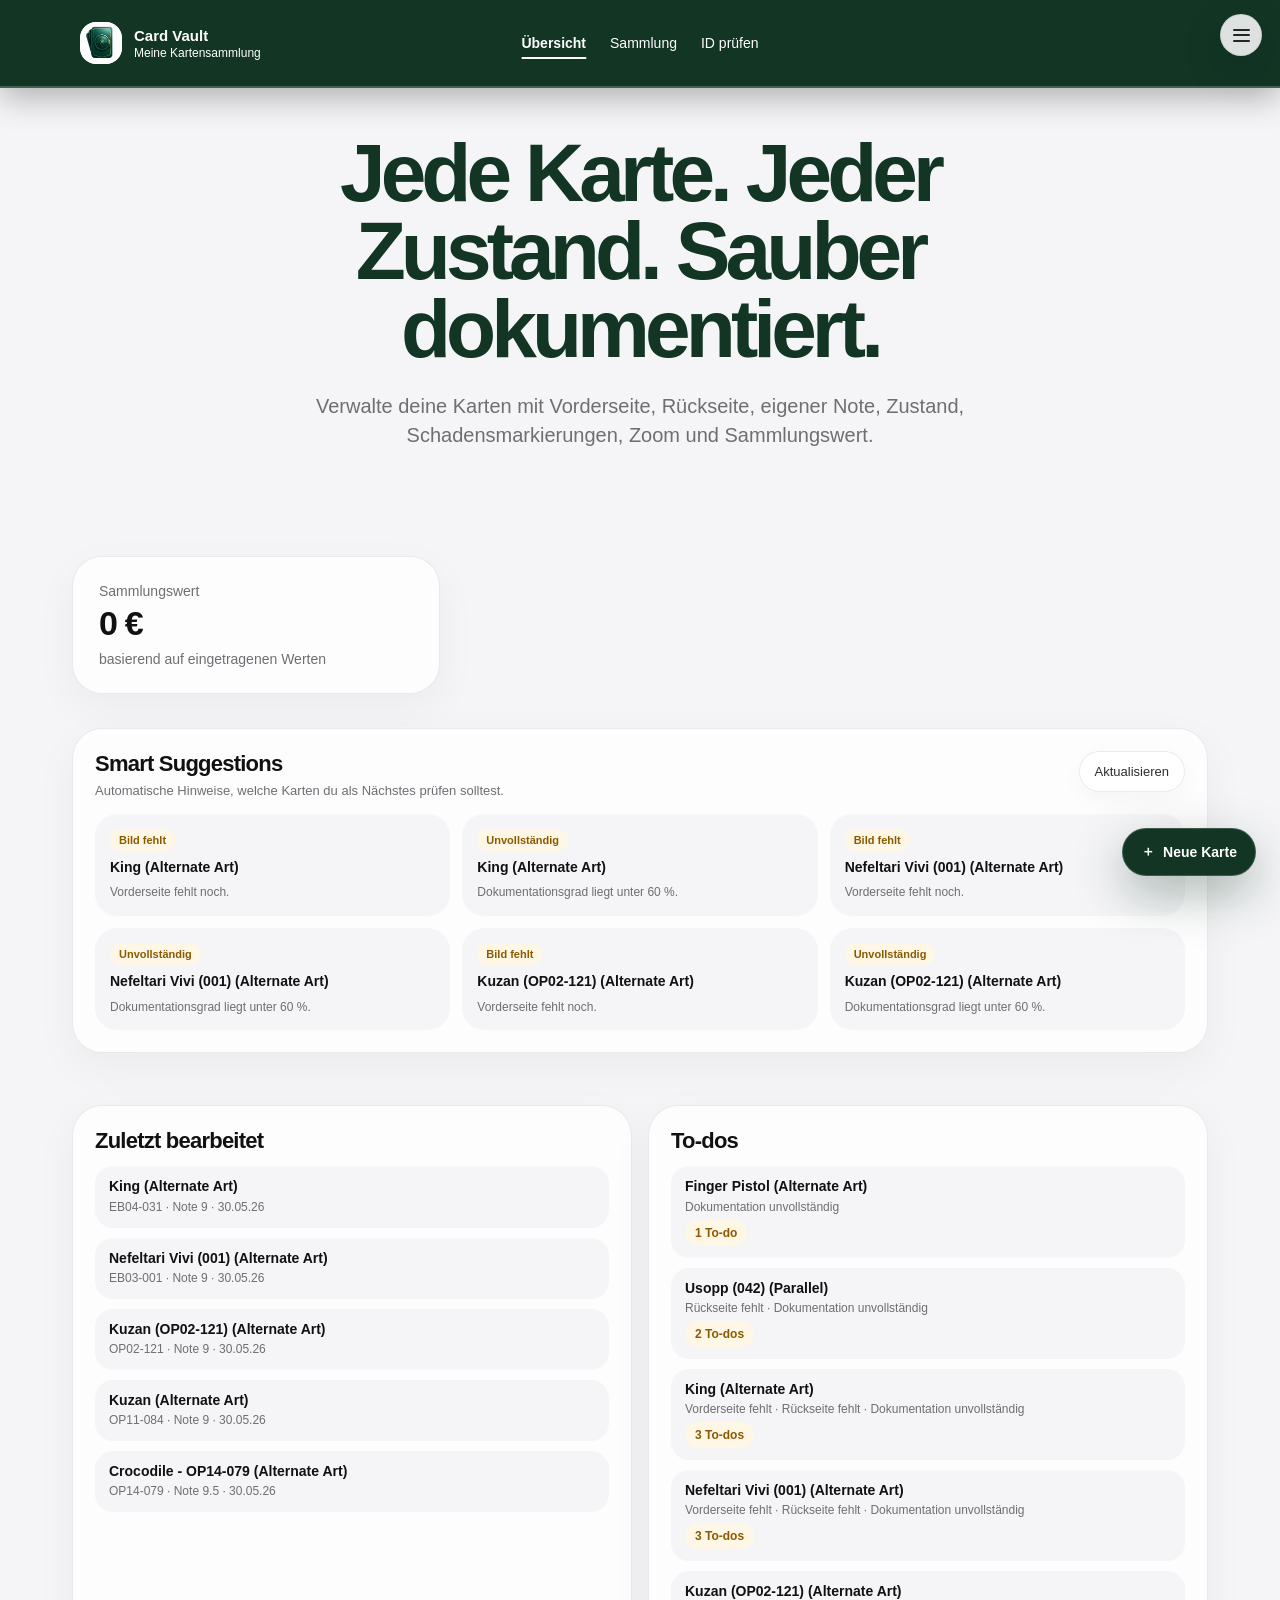
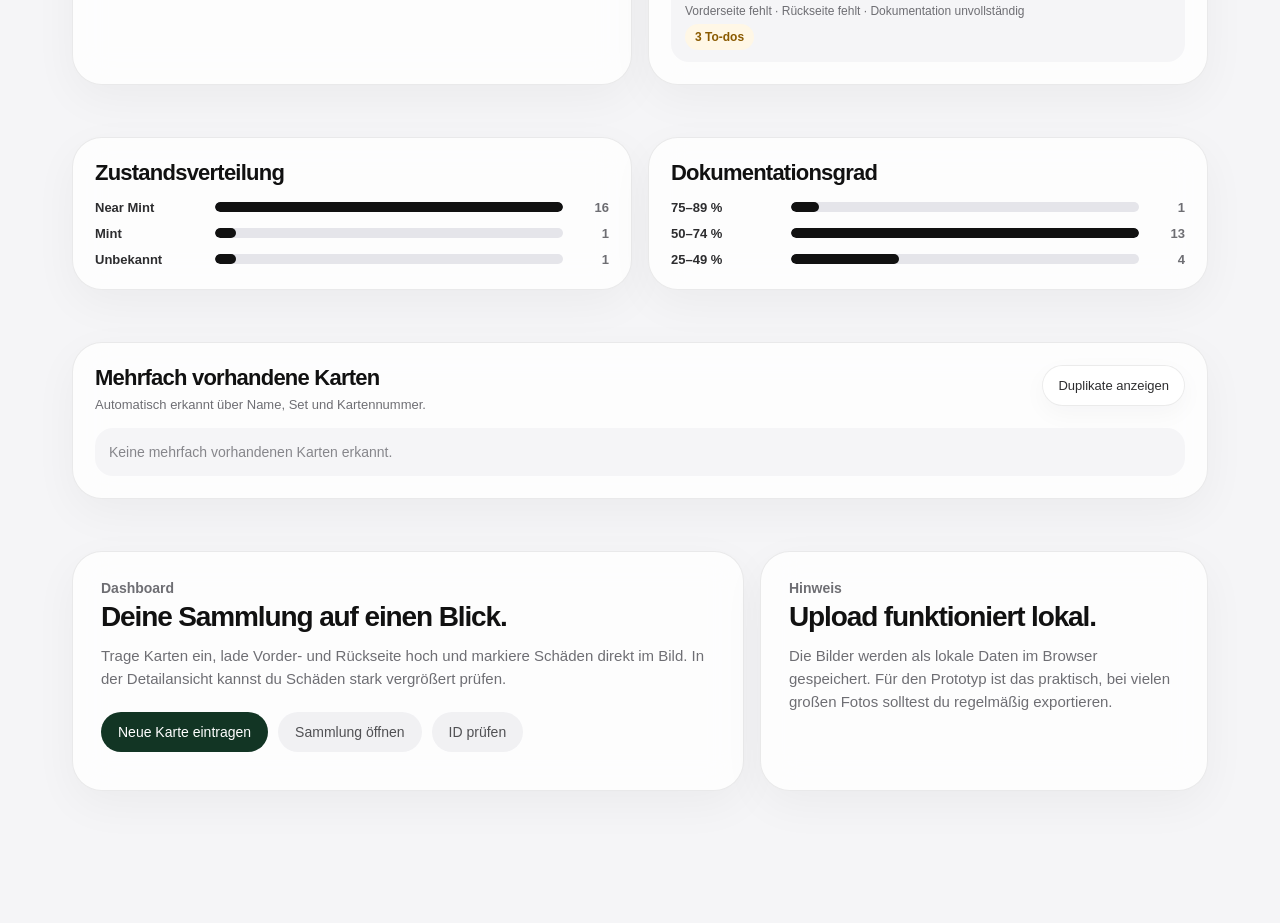
==== commit b77a985c: "Add files via upload" ====
--- a/index.html
+++ b/index.html
@@ -4,9 +4,9 @@
   <meta charset="UTF-8" />
   <meta name="viewport" content="width=device-width, initial-scale=1.0" />
   <title>Card Vault – Übersicht</title>
-  <link rel="manifest" href="manifest.json?v=258" />
-  <link rel="apple-touch-icon" sizes="180x180" href="apple-touch-icon.png?v=258" />
-  <link rel="apple-touch-icon" href="apple-touch-icon.png?v=258" />
+  <link rel="manifest" href="manifest.json?v=259" />
+  <link rel="apple-touch-icon" sizes="180x180" href="apple-touch-icon.png?v=259" />
+  <link rel="apple-touch-icon" href="apple-touch-icon.png?v=259" />
   <link rel="icon" type="image/png" sizes="32x32" href="assets/favicon-32x32.png?v=240" />
   <link rel="icon" type="image/png" sizes="16x16" href="assets/favicon-16x16.png?v=240" />
   <meta name="apple-mobile-web-app-capable" content="yes" />
@@ -14,7 +14,7 @@
   <meta name="apple-mobile-web-app-status-bar-style" content="black-translucent" />
   <meta name="theme-color" content="#123524" />
 
-  <link rel="stylesheet" href="assets/style.css?v=258" />
+  <link rel="stylesheet" href="assets/style.css?v=259" />
 
   <style id="critical-header-fix">
     body { padding-top: 82px !important; }
@@ -1032,6 +1032,6 @@
 
   
 
-  <script src="assets/app.js?v=258"></script>
+  <script src="assets/app.js?v=259"></script>
 </body>
 </html>
--- a/assets/style.css
+++ b/assets/style.css
@@ -9781,3 +9781,5 @@
 }
 
 /* v258: Bearbeiten minimal repariert, Formular-Befüllung original belassen */
+
+/* v259: Bearbeiten lädt zwischengespeicherte Kartendaten */
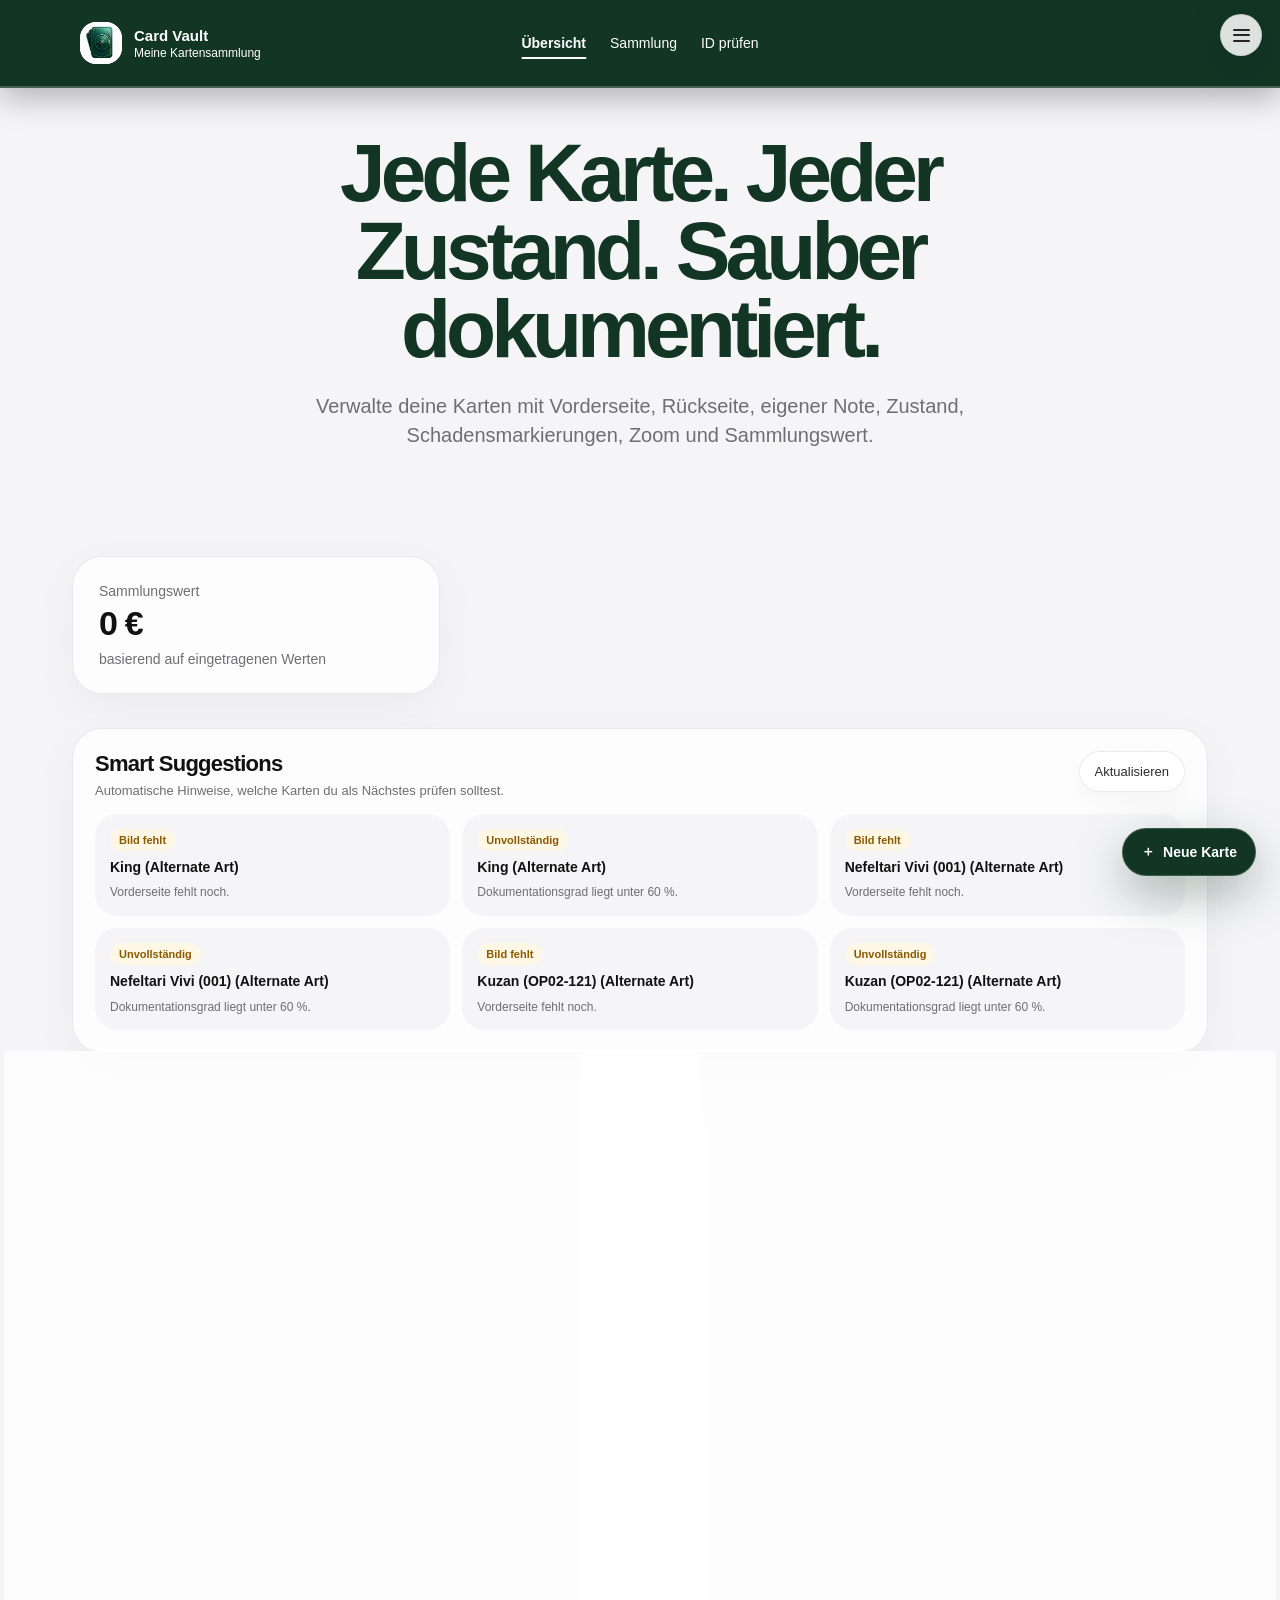
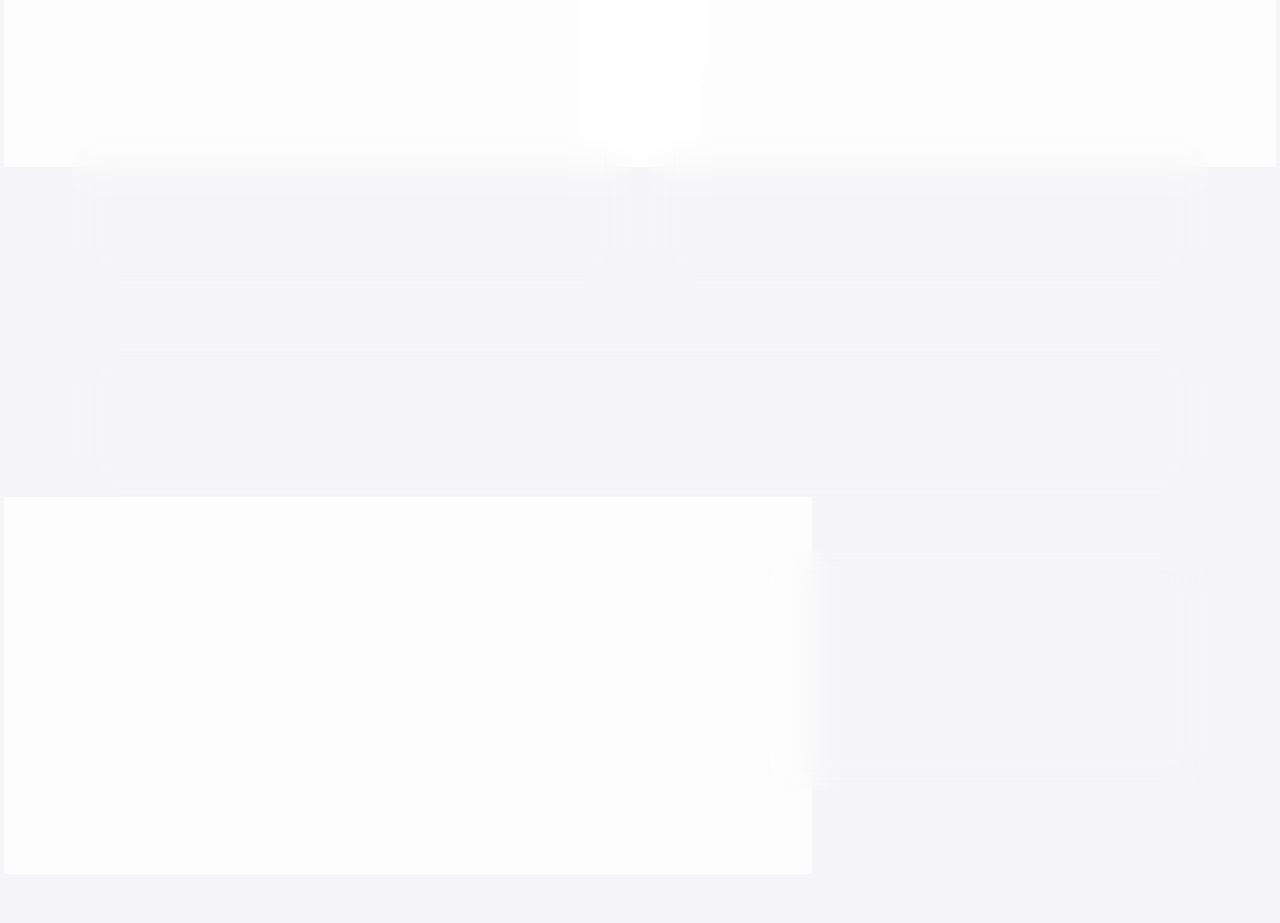
==== commit 8cb4bc41: "Add files via upload" ====
--- a/index.html
+++ b/index.html
@@ -4,9 +4,9 @@
   <meta charset="UTF-8" />
   <meta name="viewport" content="width=device-width, initial-scale=1.0" />
   <title>Card Vault – Übersicht</title>
-  <link rel="manifest" href="manifest.json?v=259" />
-  <link rel="apple-touch-icon" sizes="180x180" href="apple-touch-icon.png?v=259" />
-  <link rel="apple-touch-icon" href="apple-touch-icon.png?v=259" />
+  <link rel="manifest" href="manifest.json?v=263" />
+  <link rel="apple-touch-icon" sizes="180x180" href="apple-touch-icon.png?v=263" />
+  <link rel="apple-touch-icon" href="apple-touch-icon.png?v=263" />
   <link rel="icon" type="image/png" sizes="32x32" href="assets/favicon-32x32.png?v=240" />
   <link rel="icon" type="image/png" sizes="16x16" href="assets/favicon-16x16.png?v=240" />
   <meta name="apple-mobile-web-app-capable" content="yes" />
@@ -14,7 +14,7 @@
   <meta name="apple-mobile-web-app-status-bar-style" content="black-translucent" />
   <meta name="theme-color" content="#123524" />
 
-  <link rel="stylesheet" href="assets/style.css?v=259" />
+  <link rel="stylesheet" href="assets/style.css?v=263" />
 
   <style id="critical-header-fix">
     body { padding-top: 82px !important; }
@@ -1032,6 +1032,6 @@
 
   
 
-  <script src="assets/app.js?v=259"></script>
+  <script src="assets/app.js?v=263"></script>
 </body>
 </html>
--- a/assets/style.css
+++ b/assets/style.css
@@ -9783,3 +9783,22 @@
 /* v258: Bearbeiten minimal repariert, Formular-Befüllung original belassen */
 
 /* v259: Bearbeiten lädt zwischengespeicherte Kartendaten */
+
+/* v260: Bilder beim Bearbeiten/Speichern zuverlässig übernehmen */
+
+
+/* v261: Detailansicht nutzt eigene hochgeladene Bilder zuerst */
+#detailMainImage img,
+#thumbs img {
+  max-width: 100%;
+  height: auto;
+  object-fit: contain;
+}
+
+/* v262: Lokale Bilder/Bearbeitungen überschreiben öffentliche Kartenversion */
+
+
+/* v263: Detailansicht zeigt niemals API-Bilder */
+#detailMainImage {
+  min-height: 220px;
+}
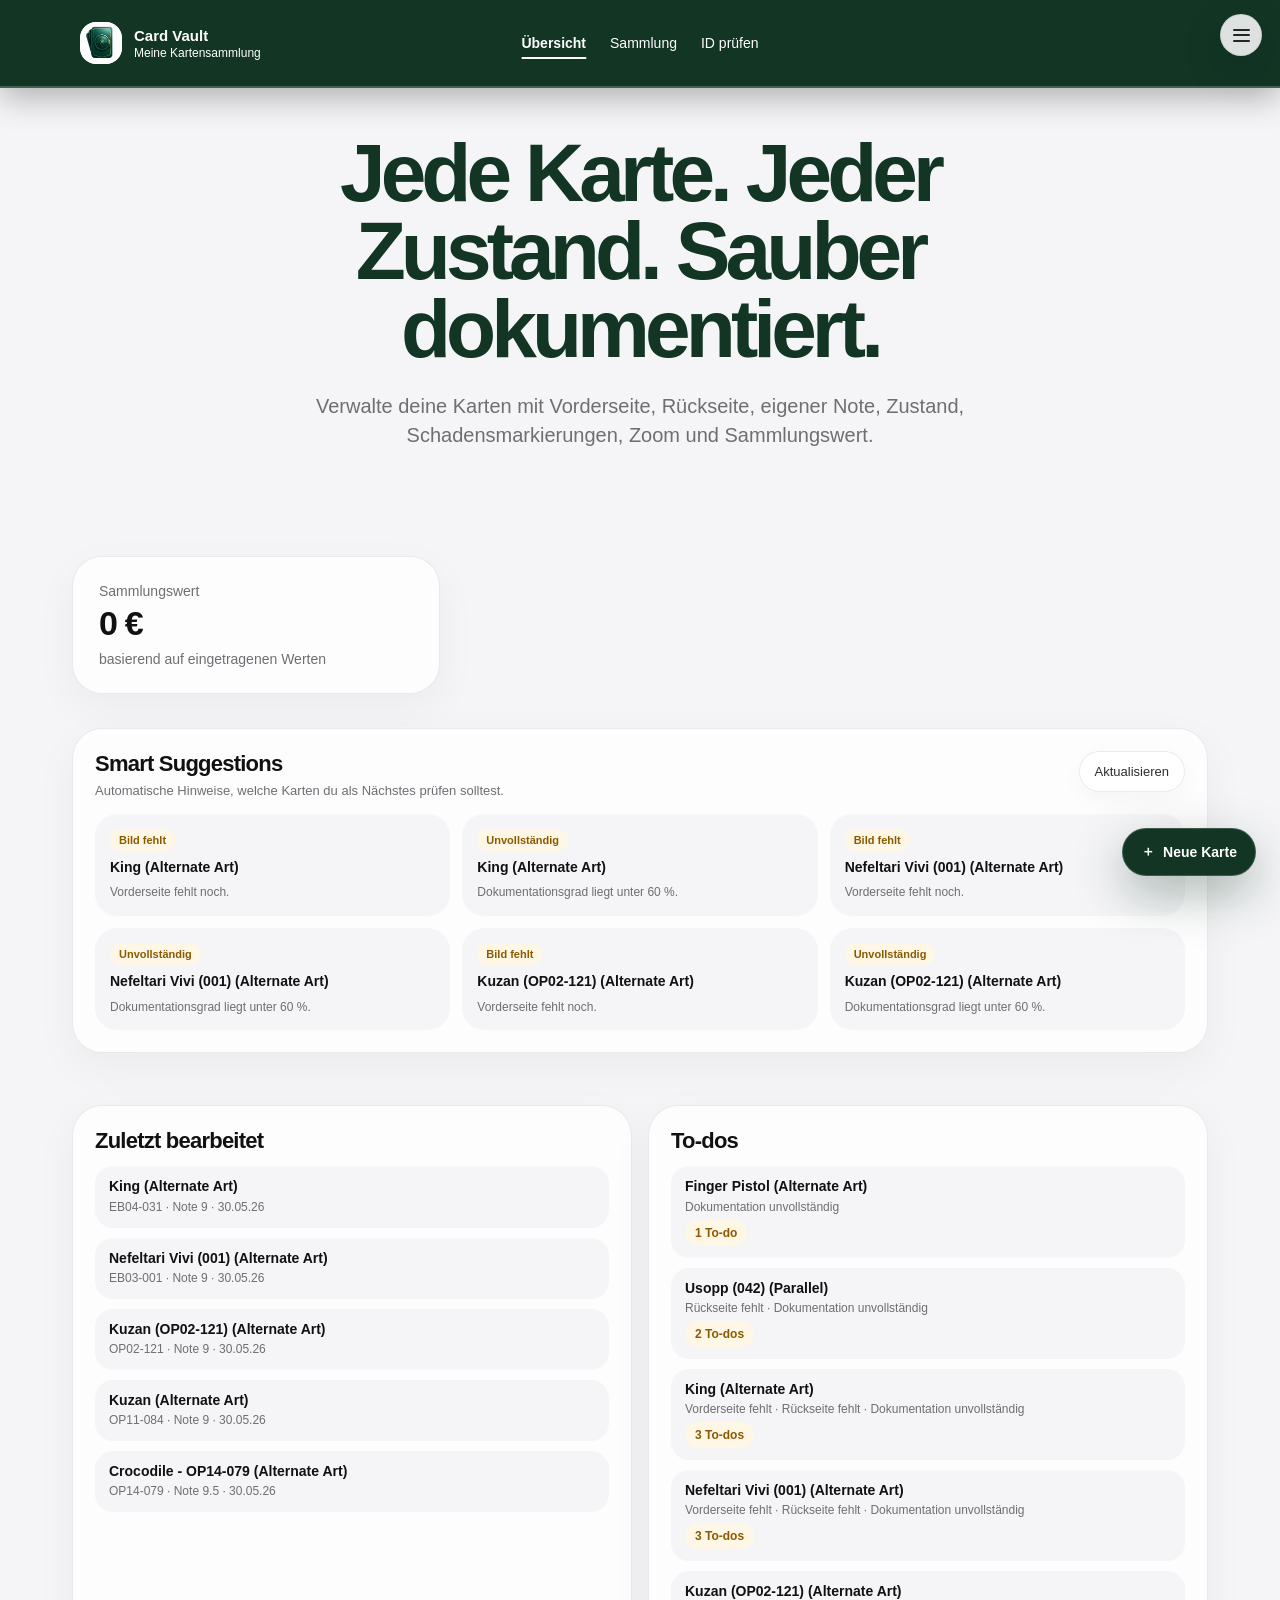
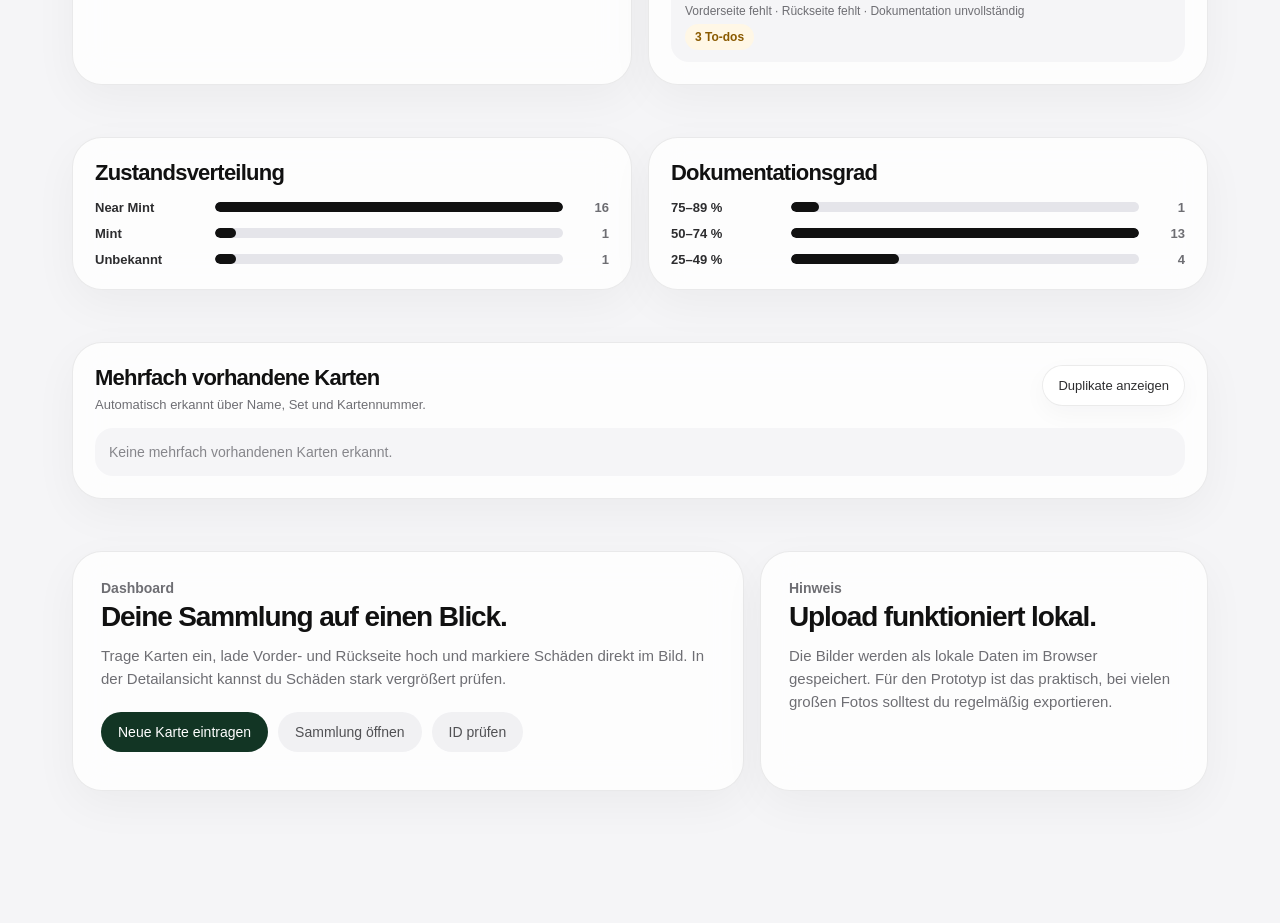
==== commit ae12d5e0: "Add files via upload" ====
--- a/index.html
+++ b/index.html
@@ -4,9 +4,9 @@
   <meta charset="UTF-8" />
   <meta name="viewport" content="width=device-width, initial-scale=1.0" />
   <title>Card Vault – Übersicht</title>
-  <link rel="manifest" href="manifest.json?v=263" />
-  <link rel="apple-touch-icon" sizes="180x180" href="apple-touch-icon.png?v=263" />
-  <link rel="apple-touch-icon" href="apple-touch-icon.png?v=263" />
+  <link rel="manifest" href="manifest.json?v=264" />
+  <link rel="apple-touch-icon" sizes="180x180" href="apple-touch-icon.png?v=264" />
+  <link rel="apple-touch-icon" href="apple-touch-icon.png?v=264" />
   <link rel="icon" type="image/png" sizes="32x32" href="assets/favicon-32x32.png?v=240" />
   <link rel="icon" type="image/png" sizes="16x16" href="assets/favicon-16x16.png?v=240" />
   <meta name="apple-mobile-web-app-capable" content="yes" />
@@ -14,7 +14,7 @@
   <meta name="apple-mobile-web-app-status-bar-style" content="black-translucent" />
   <meta name="theme-color" content="#123524" />
 
-  <link rel="stylesheet" href="assets/style.css?v=263" />
+  <link rel="stylesheet" href="assets/style.css?v=264" />
 
   <style id="critical-header-fix">
     body { padding-top: 82px !important; }
@@ -1032,6 +1032,6 @@
 
   
 
-  <script src="assets/app.js?v=263"></script>
+  <script src="assets/app.js?v=264"></script>
 </body>
 </html>
--- a/assets/style.css
+++ b/assets/style.css
@@ -9802,3 +9802,6 @@
 #detailMainImage {
   min-height: 220px;
 }
+
+/* v264: Detailbilder aus IndexedDB/eigenen Uploads */
+#detailMainImage{min-height:240px;}
